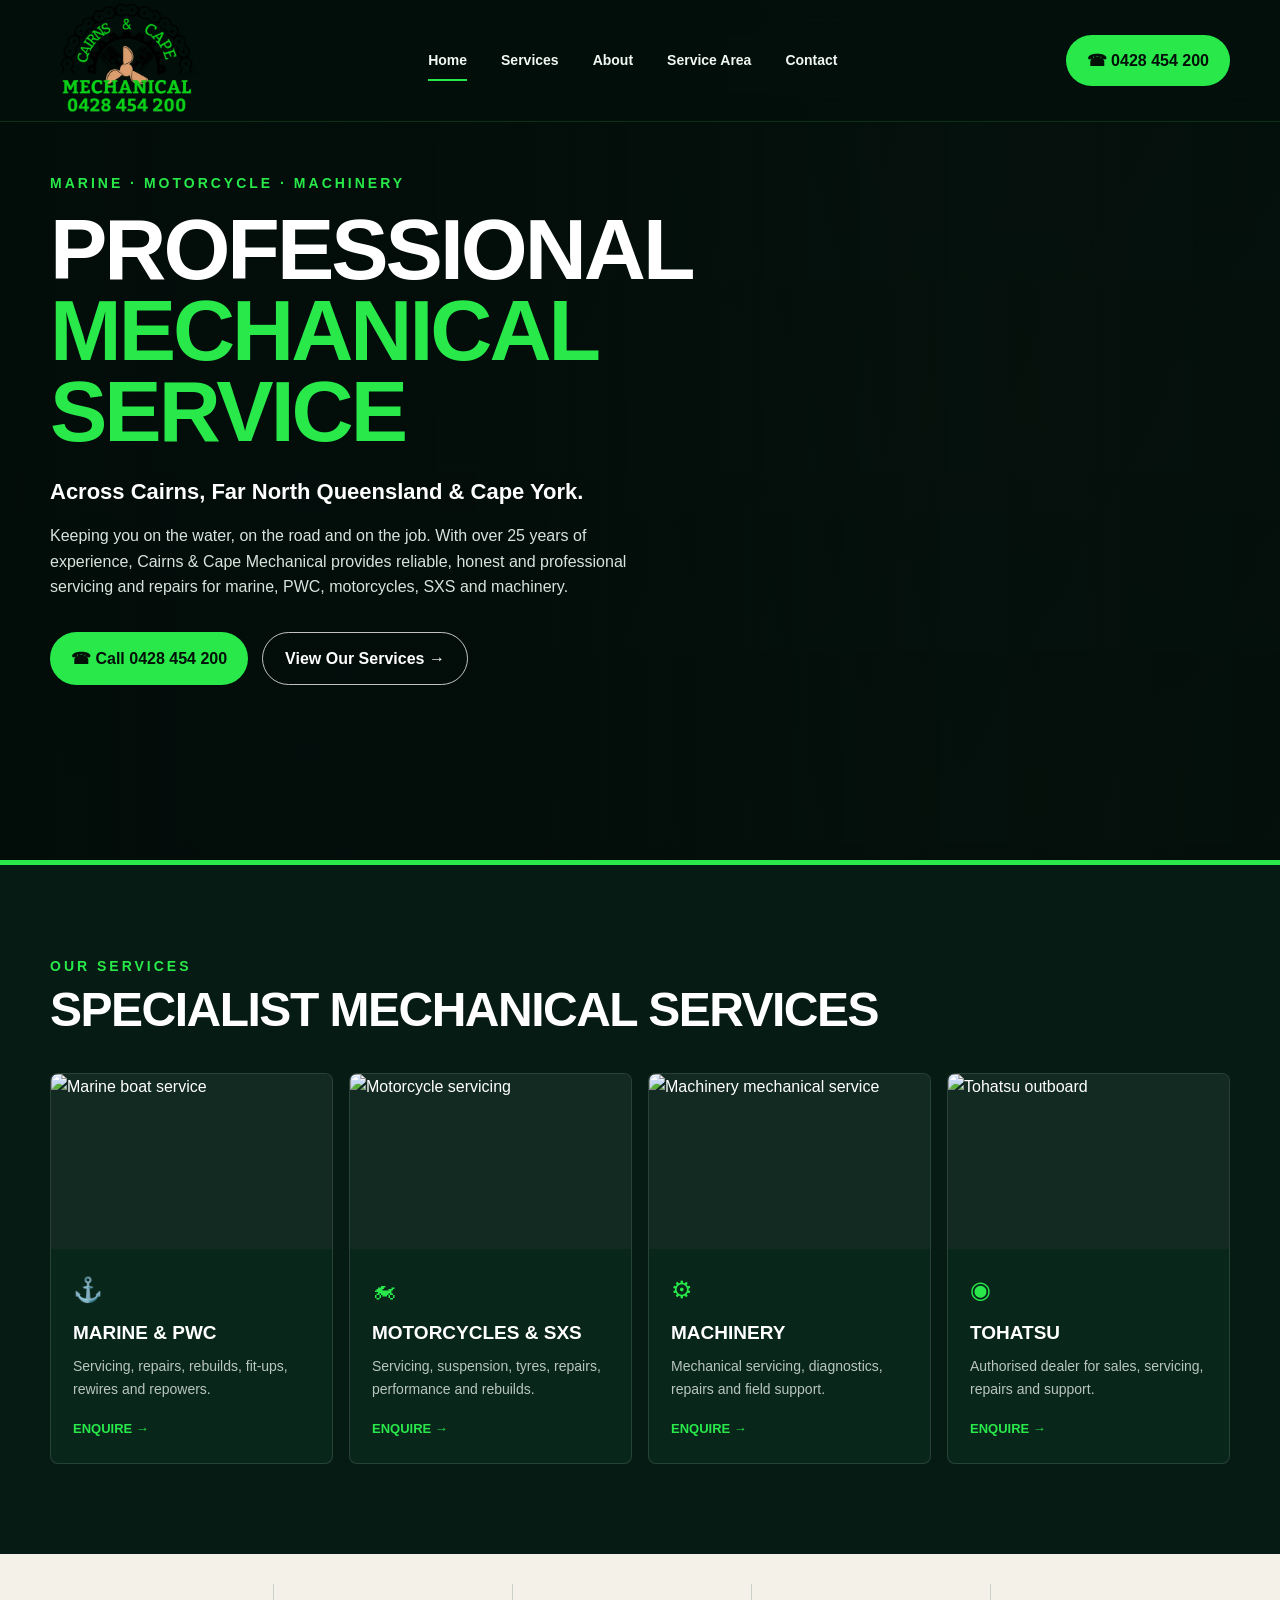
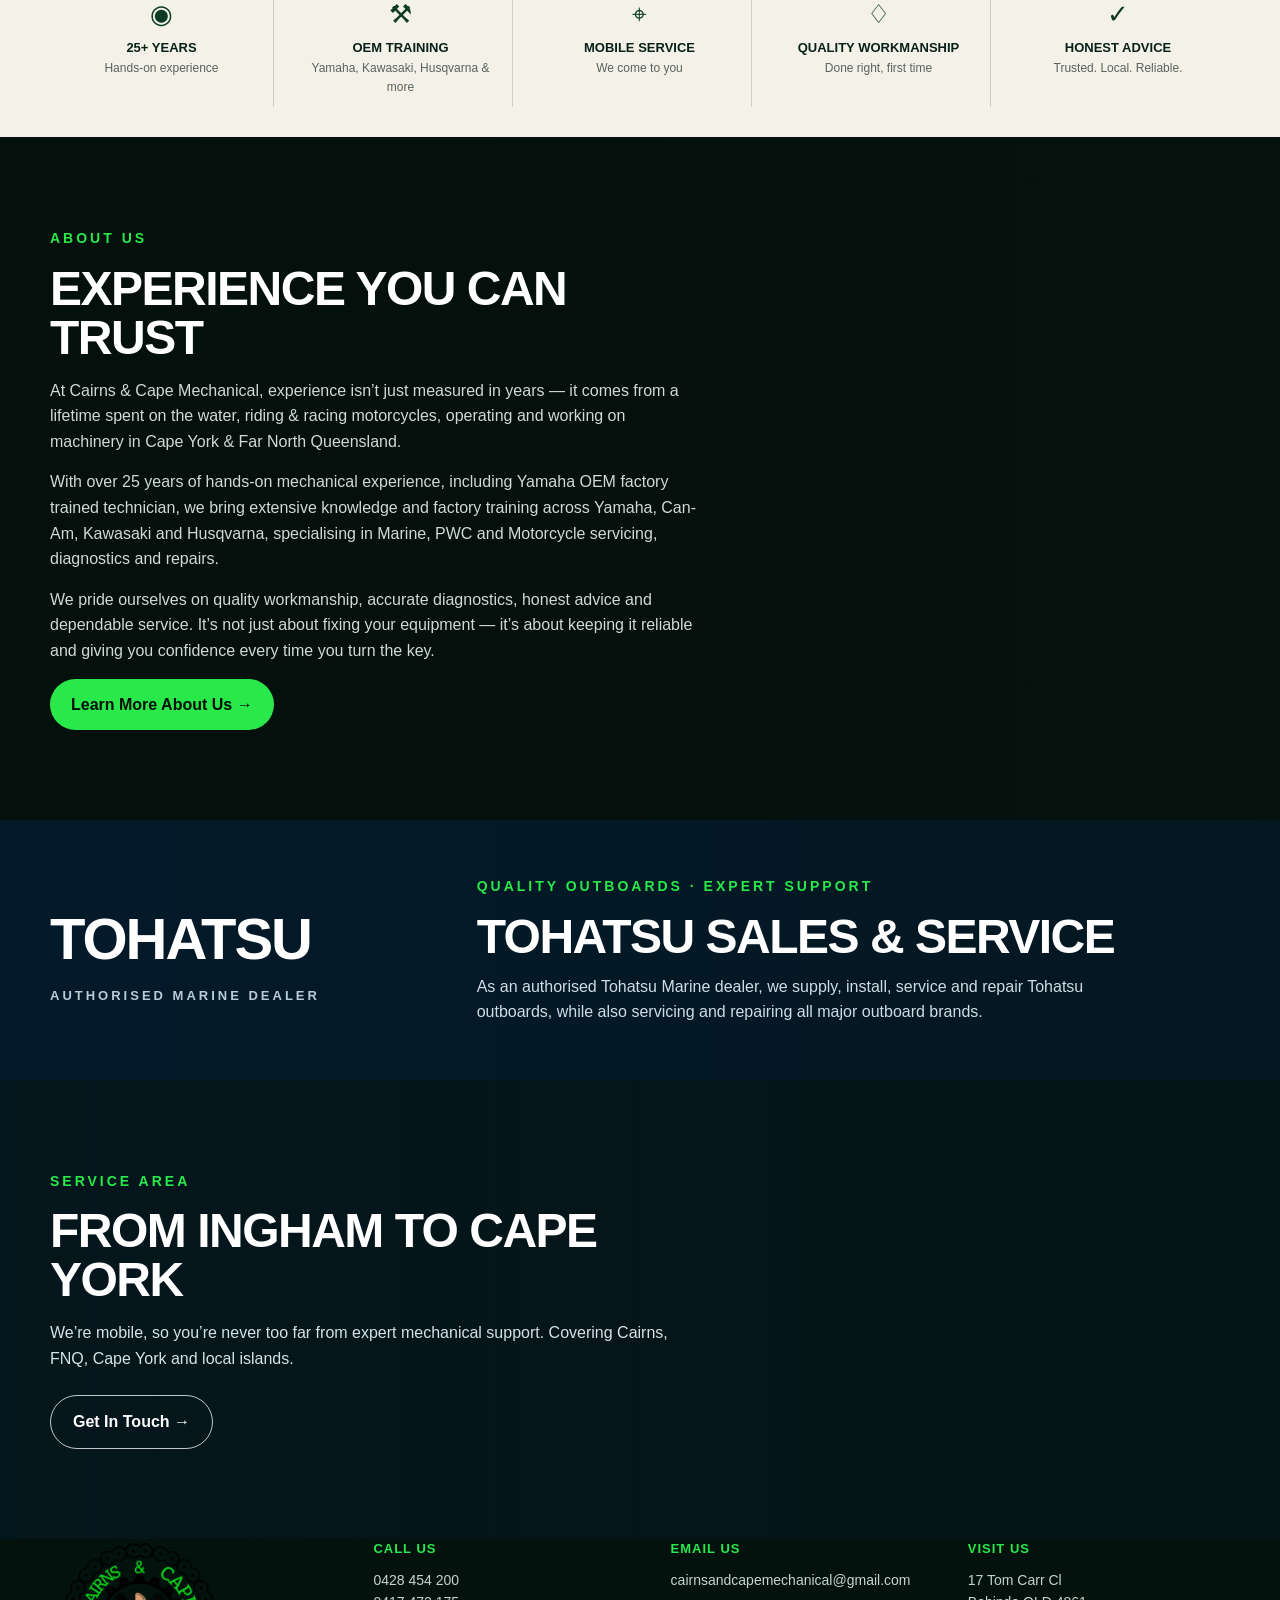
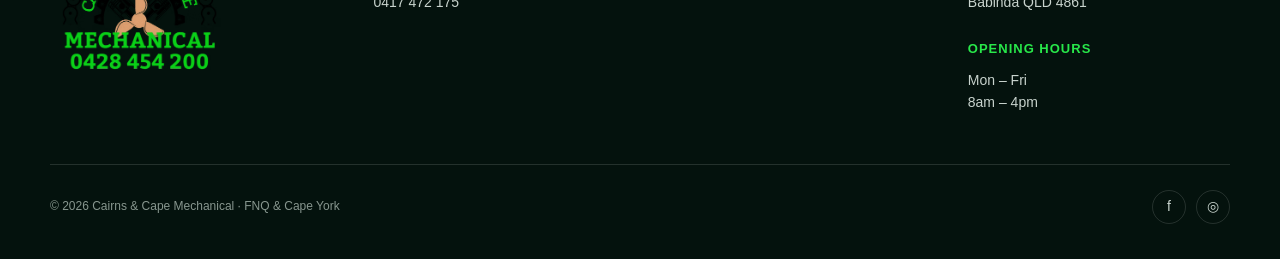
==== index.html @ ad32d2a8 "Add files via upload" ====
<!DOCTYPE html>
<html lang="en">
<head>
  <meta charset="UTF-8">
  <meta name="viewport" content="width=device-width, initial-scale=1.0">
  <meta name="description" content="Cairns & Cape Mechanical — mobile marine, motorcycle and machinery mechanical services across Cairns, Far North Queensland and Cape York.">
  <title>Cairns & Cape Mechanical | Marine, Motorcycle & Machinery</title>

  <style>
    :root {
      --green: #28e84a;
      --green-dark: #0c3b24;
      --ink: #06130e;
      --cream: #f4f1e8;
      --white: #ffffff;
      --muted: #b9c6bf;
      --line: rgba(255,255,255,.13);
      --max: 1180px;
    }

    * { box-sizing: border-box; margin: 0; padding: 0; }

    html { scroll-behavior: smooth; }

    body {
      font-family: Arial, Helvetica, sans-serif;
      background: var(--ink);
      color: var(--white);
      line-height: 1.6;
      overflow-x: hidden;
    }

    a { color: inherit; text-decoration: none; }

    img { max-width: 100%; display: block; }

    .container {
      width: min(var(--max), calc(100% - 40px));
      margin: 0 auto;
    }

    /* HEADER */
    header {
      position: fixed;
      inset: 0 0 auto 0;
      z-index: 1000;
      background: rgba(3, 15, 11, .88);
      backdrop-filter: blur(14px);
      border-bottom: 1px solid rgba(40,232,74,.16);
    }

    .nav {
      min-height: 82px;
      display: flex;
      align-items: center;
      justify-content: space-between;
      gap: 30px;
    }

    .brand img {
      width: 150px;
      height: auto;
      object-fit: contain;
    }

    .nav-links {
      display: flex;
      align-items: center;
      gap: 34px;
      font-size: 14px;
      font-weight: 700;
    }

    .nav-links a {
      position: relative;
      padding: 28px 0;
      color: #f2f7f3;
    }

    .nav-links a::after {
      content: "";
      position: absolute;
      left: 0;
      right: 0;
      bottom: 19px;
      height: 2px;
      background: var(--green);
      transform: scaleX(0);
      transform-origin: center;
      transition: .25s ease;
    }

    .nav-links a:hover::after,
    .nav-links a.active::after { transform: scaleX(1); }

    .phone-btn,
    .btn-primary {
      background: var(--green);
      color: #031008;
      font-weight: 800;
      border-radius: 999px;
      padding: 13px 21px;
      display: inline-flex;
      align-items: center;
      justify-content: center;
      gap: 9px;
      transition: transform .2s ease, box-shadow .2s ease;
    }

    .phone-btn:hover,
    .btn-primary:hover {
      transform: translateY(-2px);
      box-shadow: 0 10px 28px rgba(40,232,74,.18);
    }

    .menu-btn {
      display: none;
      border: 1px solid var(--line);
      background: transparent;
      color: white;
      font-size: 25px;
      border-radius: 10px;
      width: 46px;
      height: 46px;
    }

    /* HERO */
    .hero {
      min-height: 760px;
      padding-top: 82px;
      display: flex;
      align-items: center;
      position: relative;
      isolation: isolate;
      background:
        linear-gradient(90deg, rgba(2,12,9,.92) 0%, rgba(2,12,9,.72) 40%, rgba(2,12,9,.18) 75%, rgba(2,12,9,.35) 100%),
        linear-gradient(180deg, rgba(2,12,9,.1), rgba(2,12,9,.35)),
        url("https://static.wixstatic.com/media/f17b6c_e6467331a2ba4d2ca0ef3c01bd7b84c0~mv2.jpeg/v1/fill/w_1600,h_900,al_c,q_85,usm_0.66_1.00_0.01,enc_avif,quality_auto/f17b6c_e6467331a2ba4d2ca0ef3c01bd7b84c0~mv2.jpeg") center/cover;
    }

    .hero::after {
      content: "";
      position: absolute;
      inset: auto 0 0 0;
      height: 5px;
      background: var(--green);
      z-index: -1;
    }

    .hero-content { max-width: 700px; padding: 90px 0; }

    .eyebrow {
      color: var(--green);
      font-weight: 900;
      letter-spacing: 3px;
      text-transform: uppercase;
      font-size: 14px;
      margin-bottom: 15px;
    }

    h1 {
      font-size: clamp(48px, 7vw, 86px);
      line-height: .94;
      letter-spacing: -3px;
      text-transform: uppercase;
      max-width: 800px;
      margin-bottom: 22px;
    }

    .hero h1 span { color: var(--green); }

    .hero-lead {
      font-size: clamp(18px, 2vw, 22px);
      font-weight: 700;
      margin-bottom: 14px;
      max-width: 680px;
    }

    .hero-copy {
      color: #d9e3dd;
      max-width: 620px;
      font-size: 16px;
      margin-bottom: 32px;
    }

    .buttons {
      display: flex;
      gap: 14px;
      flex-wrap: wrap;
    }

    .btn-outline {
      border: 1px solid rgba(255,255,255,.75);
      border-radius: 999px;
      padding: 13px 22px;
      font-weight: 800;
      display: inline-flex;
      align-items: center;
      gap: 9px;
      transition: .2s ease;
    }

    .btn-outline:hover {
      border-color: var(--green);
      color: var(--green);
      transform: translateY(-2px);
    }

    /* SECTIONS */
    section { padding: 90px 0; }

    .section-heading { margin-bottom: 38px; }

    .section-heading .eyebrow { margin-bottom: 8px; }

    h2 {
      font-size: clamp(32px, 4vw, 48px);
      line-height: 1.02;
      text-transform: uppercase;
      letter-spacing: -1.5px;
    }

    .services { background: #061b13; }

    .service-grid {
      display: grid;
      grid-template-columns: repeat(4, 1fr);
      gap: 16px;
    }

    .service-card {
      border: 1px solid var(--line);
      background: #09261b;
      border-radius: 8px;
      overflow: hidden;
      transition: transform .25s ease, border-color .25s ease;
    }

    .service-card:hover {
      transform: translateY(-7px);
      border-color: rgba(40,232,74,.55);
    }

    .service-image {
      aspect-ratio: 16/10;
      overflow: hidden;
      background: #122a21;
    }

    .service-image img {
      width: 100%;
      height: 100%;
      object-fit: cover;
      transition: transform .45s ease;
    }

    .service-card:hover .service-image img { transform: scale(1.05); }

    .service-body { padding: 22px; }

    .service-icon {
      color: var(--green);
      font-size: 24px;
      margin-bottom: 8px;
    }

    .service-body h3 {
      font-size: 19px;
      text-transform: uppercase;
      margin-bottom: 7px;
    }

    .service-body p {
      color: var(--muted);
      font-size: 14px;
      margin-bottom: 15px;
    }

    .service-link {
      color: var(--green);
      font-size: 13px;
      font-weight: 900;
      text-transform: uppercase;
    }

    /* TRUST STRIP */
    .trust {
      background: var(--cream);
      color: #092218;
      padding: 30px 0;
    }

    .trust-grid {
      display: grid;
      grid-template-columns: repeat(5, 1fr);
      gap: 15px;
    }

    .trust-item {
      text-align: center;
      padding: 10px 15px;
      border-right: 1px solid #cbd0c9;
    }

    .trust-item:last-child { border-right: 0; }

    .trust-icon {
      color: var(--green-dark);
      font-size: 26px;
      margin-bottom: 3px;
    }

    .trust-item strong {
      display: block;
      text-transform: uppercase;
      font-size: 13px;
    }

    .trust-item span {
      display: block;
      color: #59635d;
      font-size: 12px;
    }

    /* ABOUT */
    .about {
      background:
        linear-gradient(90deg, rgba(3,16,11,.98) 0%, rgba(3,16,11,.91) 45%, rgba(3,16,11,.3) 100%),
        url("https://static.wixstatic.com/media/f17b6c_21543ec51d2646f799bc3931e57b469d~mv2.jpeg/v1/fill/w_1600,h_900,al_c,q_85,usm_0.66_1.00_0.01,enc_avif,quality_auto/f17b6c_21543ec51d2646f799bc3931e57b469d~mv2.jpeg") center/cover;
    }

    .about-content { max-width: 650px; }

    .about-content p {
      color: #d0dad4;
      margin: 15px 0;
      font-size: 16px;
    }

    /* DEALER */
    .dealer {
      padding: 55px 0;
      background:
        linear-gradient(90deg, rgba(3,26,43,.97), rgba(3,26,43,.65)),
        url("https://static.wixstatic.com/media/f17b6c_c7ab2d10982340e7ba0cc7fe3c88c8b0~mv2.jpeg/v1/fill/w_1600,h_700,al_c,q_85,usm_0.66_1.00_0.01,enc_avif,quality_auto/f17b6c_c7ab2d10982340e7ba0cc7fe3c88c8b0~mv2.jpeg") center/cover;
    }

    .dealer-inner {
      display: grid;
      grid-template-columns: 1fr 2fr;
      align-items: center;
      gap: 50px;
    }

    .tohatsu-mark {
      font-size: clamp(34px, 5vw, 58px);
      font-weight: 900;
      letter-spacing: -2px;
    }

    .tohatsu-mark span {
      display: block;
      color: #b9cbd7;
      font-size: 13px;
      letter-spacing: 3px;
    }

    .dealer-copy h2 { margin-bottom: 12px; }

    .dealer-copy p { color: #d0dce4; max-width: 650px; }

    /* SERVICE AREA */
    .area {
      position: relative;
      overflow: hidden;
      background:
        linear-gradient(90deg, rgba(4,22,30,.92), rgba(4,22,30,.5)),
        url("https://static.wixstatic.com/media/f17b6c_c73c682acff74350b49a8289d63575ab~mv2.jpeg/v1/fill/w_1800,h_900,al_c,q_85,usm_0.66_1.00_0.01,enc_avif,quality_auto/f17b6c_c73c682acff74350b49a8289d63575ab~mv2.jpeg") center/cover;
    }

    .area-copy { max-width: 650px; }

    .area-copy p {
      color: #d7e2e4;
      margin: 15px 0 24px;
    }

    /* CONTACT */
    .contact {
      background: #04120d;
      padding-bottom: 35px;
    }

    .contact-grid {
      display: grid;
      grid-template-columns: 1.1fr 1fr 1fr 1fr;
      gap: 35px;
      padding-bottom: 50px;
      border-bottom: 1px solid var(--line);
    }

    .footer-logo {
      width: 175px;
      margin-bottom: 18px;
    }

    .contact h3 {
      color: var(--green);
      text-transform: uppercase;
      font-size: 13px;
      letter-spacing: 1px;
      margin-bottom: 9px;
    }

    .contact p,
    .contact a {
      color: #c8d3cd;
      font-size: 14px;
    }

    .contact a:hover { color: var(--green); }

    .copyright {
      padding-top: 25px;
      display: flex;
      justify-content: space-between;
      align-items: center;
      gap: 20px;
      color: #87968e;
      font-size: 12px;
    }

    .socials { display: flex; gap: 10px; }

    .socials a {
      width: 34px;
      height: 34px;
      border: 1px solid var(--line);
      border-radius: 50%;
      display: grid;
      place-items: center;
    }

    /* MOBILE */
    @media (max-width: 900px) {
      .nav-links {
        position: absolute;
        left: 20px;
        right: 20px;
        top: calc(100% + 8px);
        background: #06130e;
        border: 1px solid var(--line);
        border-radius: 14px;
        padding: 12px;
        display: none;
        flex-direction: column;
        gap: 0;
      }

      .nav-links.open { display: flex; }

      .nav-links a {
        width: 100%;
        padding: 15px;
      }

      .nav-links a::after { bottom: 7px; left: 15px; right: 15px; }

      .menu-btn { display: block; }

      .phone-btn { display: none; }

      .service-grid { grid-template-columns: repeat(2, 1fr); }

      .trust-grid { grid-template-columns: repeat(3, 1fr); }
      .trust-item:nth-child(3) { border-right: 0; }
      .trust-item:nth-child(n+4) { margin-top: 10px; }

      .dealer-inner { grid-template-columns: 1fr; gap: 20px; }

      .contact-grid { grid-template-columns: repeat(2, 1fr); }
    }

    @media (max-width: 600px) {
      .container { width: min(100% - 28px, var(--max)); }

      .brand img { width: 125px; }

      .hero {
        min-height: 720px;
        background:
          linear-gradient(90deg, rgba(2,12,9,.9), rgba(2,12,9,.48)),
          url("https://static.wixstatic.com/media/f17b6c_e6467331a2ba4d2ca0ef3c01bd7b84c0~mv2.jpeg/v1/fill/w_1000,h_1000,al_c,q_85,usm_0.66_1.00_0.01,enc_avif,quality_auto/f17b6c_e6467331a2ba4d2ca0ef3c01bd7b84c0~mv2.jpeg") center/cover;
      }

      .hero-content { padding: 70px 0 50px; }

      h1 {
        font-size: 48px;
        letter-spacing: -2px;
      }

      section { padding: 65px 0; }

      .service-grid,
      .trust-grid,
      .contact-grid { grid-template-columns: 1fr; }

      .trust-item {
        border-right: 0;
        border-bottom: 1px solid #cbd0c9;
        padding-bottom: 17px;
      }

      .trust-item:last-child { border-bottom: 0; }

      .contact-grid { gap: 28px; }

      .copyright {
        flex-direction: column;
        align-items: flex-start;
      }
    }
  </style>
</head>

<body>

  <header>
    <div class="container nav">
      <a class="brand" href="#home" aria-label="Cairns & Cape Mechanical home">
        <img src="[data-uri]" alt="Cairns & Cape Mechanical">
      </a>

      <nav class="nav-links" id="navLinks">
        <a href="#home" class="active">Home</a>
        <a href="#services">Services</a>
        <a href="#about">About</a>
        <a href="#service-area">Service Area</a>
        <a href="#contact">Contact</a>
      </nav>

      <a class="phone-btn" href="tel:0428454200">☎ 0428 454 200</a>
      <button class="menu-btn" id="menuBtn" aria-label="Open menu">☰</button>
    </div>
  </header>

  <main>

    <section class="hero" id="home">
      <div class="container">
        <div class="hero-content">
          <div class="eyebrow">Marine · Motorcycle · Machinery</div>
          <h1>Professional<br><span>Mechanical Service</span></h1>
          <div class="hero-lead">Across Cairns, Far North Queensland & Cape York.</div>
          <p class="hero-copy">
            Keeping you on the water, on the road and on the job.
            With over 25 years of experience, Cairns & Cape Mechanical
            provides reliable, honest and professional servicing and repairs
            for marine, PWC, motorcycles, SXS and machinery.
          </p>

          <div class="buttons">
            <a class="btn-primary" href="tel:0428454200">☎ Call 0428 454 200</a>
            <a class="btn-outline" href="#services">View Our Services →</a>
          </div>
        </div>
      </div>
    </section>

    <section class="services" id="services">
      <div class="container">
        <div class="section-heading">
          <div class="eyebrow">Our Services</div>
          <h2>Specialist Mechanical Services</h2>
        </div>

        <div class="service-grid">

          <article class="service-card">
            <div class="service-image">
              <img src="https://static.wixstatic.com/media/f17b6c_e6467331a2ba4d2ca0ef3c01bd7b84c0~mv2.jpeg/v1/fill/w_700,h_450,al_c,q_85,usm_0.66_1.00_0.01,enc_avif,quality_auto/f17b6c_e6467331a2ba4d2ca0ef3c01bd7b84c0~mv2.jpeg" alt="Marine boat service">
            </div>
            <div class="service-body">
              <div class="service-icon">⚓</div>
              <h3>Marine & PWC</h3>
              <p>Servicing, repairs, rebuilds, fit-ups, rewires and repowers.</p>
              <a class="service-link" href="#contact">Enquire →</a>
            </div>
          </article>

          <article class="service-card">
            <div class="service-image">
              <img src="https://static.wixstatic.com/media/f17b6c_72d9208a827a4763b8dc6d4e0db96b1e~mv2.jpeg/v1/fill/w_700,h_450,al_c,q_85,usm_0.66_1.00_0.01,enc_avif,quality_auto/f17b6c_72d9208a827a4763b8dc6d4e0db96b1e~mv2.jpeg" alt="Motorcycle servicing">
            </div>
            <div class="service-body">
              <div class="service-icon">🏍</div>
              <h3>Motorcycles & SXS</h3>
              <p>Servicing, suspension, tyres, repairs, performance and rebuilds.</p>
              <a class="service-link" href="#contact">Enquire →</a>
            </div>
          </article>

          <article class="service-card">
            <div class="service-image">
              <img src="https://static.wixstatic.com/media/f17b6c_cf34bfb52ba246c38b968984719ff499~mv2.jpg/v1/fill/w_700,h_450,al_c,q_85,usm_0.66_1.00_0.01,enc_avif,quality_auto/f17b6c_cf34bfb52ba246c38b968984719ff499~mv2.jpg" alt="Machinery mechanical service">
            </div>
            <div class="service-body">
              <div class="service-icon">⚙</div>
              <h3>Machinery</h3>
              <p>Mechanical servicing, diagnostics, repairs and field support.</p>
              <a class="service-link" href="#contact">Enquire →</a>
            </div>
          </article>

          <article class="service-card">
            <div class="service-image">
              <img src="https://static.wixstatic.com/media/f17b6c_c7ab2d10982340e7ba0cc7fe3c88c8b0~mv2.jpeg/v1/fill/w_700,h_450,al_c,q_85,usm_0.66_1.00_0.01,enc_avif,quality_auto/f17b6c_c7ab2d10982340e7ba0cc7fe3c88c8b0~mv2.jpeg" alt="Tohatsu outboard">
            </div>
            <div class="service-body">
              <div class="service-icon">◉</div>
              <h3>Tohatsu</h3>
              <p>Authorised dealer for sales, servicing, repairs and support.</p>
              <a class="service-link" href="#contact">Enquire →</a>
            </div>
          </article>

        </div>
      </div>
    </section>

    <section class="trust">
      <div class="container trust-grid">
        <div class="trust-item">
          <div class="trust-icon">◉</div>
          <strong>25+ Years</strong>
          <span>Hands-on experience</span>
        </div>
        <div class="trust-item">
          <div class="trust-icon">⚒</div>
          <strong>OEM Training</strong>
          <span>Yamaha, Kawasaki, Husqvarna & more</span>
        </div>
        <div class="trust-item">
          <div class="trust-icon">⌖</div>
          <strong>Mobile Service</strong>
          <span>We come to you</span>
        </div>
        <div class="trust-item">
          <div class="trust-icon">♢</div>
          <strong>Quality Workmanship</strong>
          <span>Done right, first time</span>
        </div>
        <div class="trust-item">
          <div class="trust-icon">✓</div>
          <strong>Honest Advice</strong>
          <span>Trusted. Local. Reliable.</span>
        </div>
      </div>
    </section>

    <section class="about" id="about">
      <div class="container">
        <div class="about-content">
          <div class="eyebrow">About Us</div>
          <h2>Experience You Can Trust</h2>

          <p>
            At Cairns & Cape Mechanical, experience isn’t just measured in years —
            it comes from a lifetime spent on the water, riding & racing motorcycles,
            operating and working on machinery in Cape York & Far North Queensland.
          </p>

          <p>
            With over 25 years of hands-on mechanical experience, including Yamaha
            OEM factory trained technician, we bring extensive knowledge and factory
            training across Yamaha, Can-Am, Kawasaki and Husqvarna, specialising in
            Marine, PWC and Motorcycle servicing, diagnostics and repairs.
          </p>

          <p>
            We pride ourselves on quality workmanship, accurate diagnostics, honest
            advice and dependable service. It’s not just about fixing your equipment —
            it’s about keeping it reliable and giving you confidence every time you
            turn the key.
          </p>

          <a class="btn-primary" href="#contact">Learn More About Us →</a>
        </div>
      </div>
    </section>

    <section class="dealer">
      <div class="container dealer-inner">
        <div class="tohatsu-mark">
          TOHATSU
          <span>AUTHORISED MARINE DEALER</span>
        </div>

        <div class="dealer-copy">
          <div class="eyebrow">Quality Outboards · Expert Support</div>
          <h2>Tohatsu Sales & Service</h2>
          <p>
            As an authorised Tohatsu Marine dealer, we supply, install, service
            and repair Tohatsu outboards, while also servicing and repairing all
            major outboard brands.
          </p>
        </div>
      </div>
    </section>

    <section class="area" id="service-area">
      <div class="container">
        <div class="area-copy">
          <div class="eyebrow">Service Area</div>
          <h2>From Ingham To Cape York</h2>
          <p>
            We’re mobile, so you’re never too far from expert mechanical support.
            Covering Cairns, FNQ, Cape York and local islands.
          </p>
          <a class="btn-outline" href="#contact">Get In Touch →</a>
        </div>
      </div>
    </section>

  </main>

  <footer class="contact" id="contact">
    <div class="container">
      <div class="contact-grid">

        <div>
          <img class="footer-logo" src="[data-uri]" alt="Cairns & Cape Mechanical">
        </div>

        <div>
          <h3>Call Us</h3>
          <p><a href="tel:0428454200">0428 454 200</a></p>
          <p><a href="tel:0417472175">0417 472 175</a></p>
        </div>

        <div>
          <h3>Email Us</h3>
          <p><a href="mailto:cairnsandcapemechanical@gmail.com">cairnsandcapemechanical@gmail.com</a></p>
        </div>

        <div>
          <h3>Visit Us</h3>
          <p>17 Tom Carr Cl<br>Babinda QLD 4861</p>
          <br>
          <h3>Opening Hours</h3>
          <p>Mon – Fri<br>8am – 4pm</p>
        </div>

      </div>

      <div class="copyright">
        <div>© 2026 Cairns & Cape Mechanical · FNQ & Cape York</div>
        <div class="socials">
          <a href="#" aria-label="Facebook">f</a>
          <a href="#" aria-label="Instagram">◎</a>
        </div>
      </div>
    </div>
  </footer>

  <script>
    const menuBtn = document.getElementById("menuBtn");
    const navLinks = document.getElementById("navLinks");

    menuBtn.addEventListener("click", () => {
      navLinks.classList.toggle("open");
    });

    document.querySelectorAll(".nav-links a").forEach(link => {
      link.addEventListener("click", () => {
        navLinks.classList.remove("open");
      });
    });
  </script>

</body>
</html>
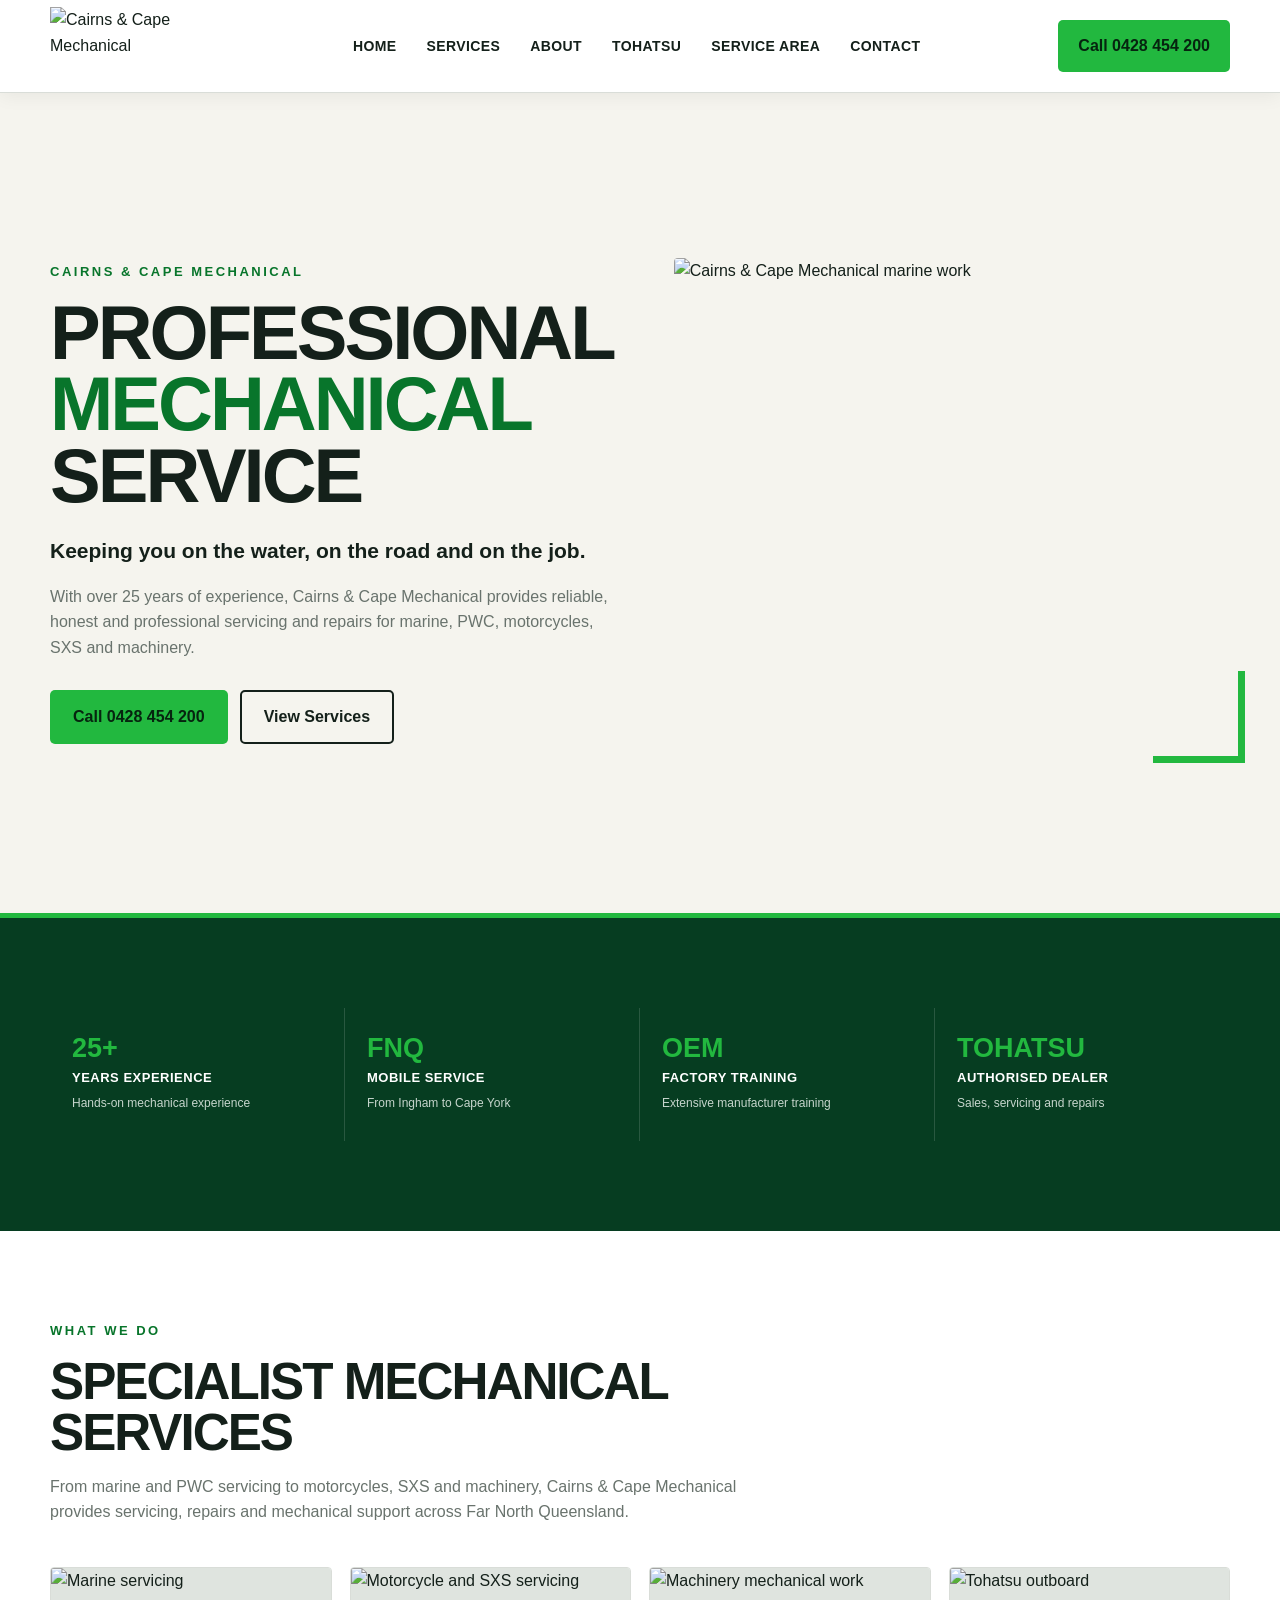
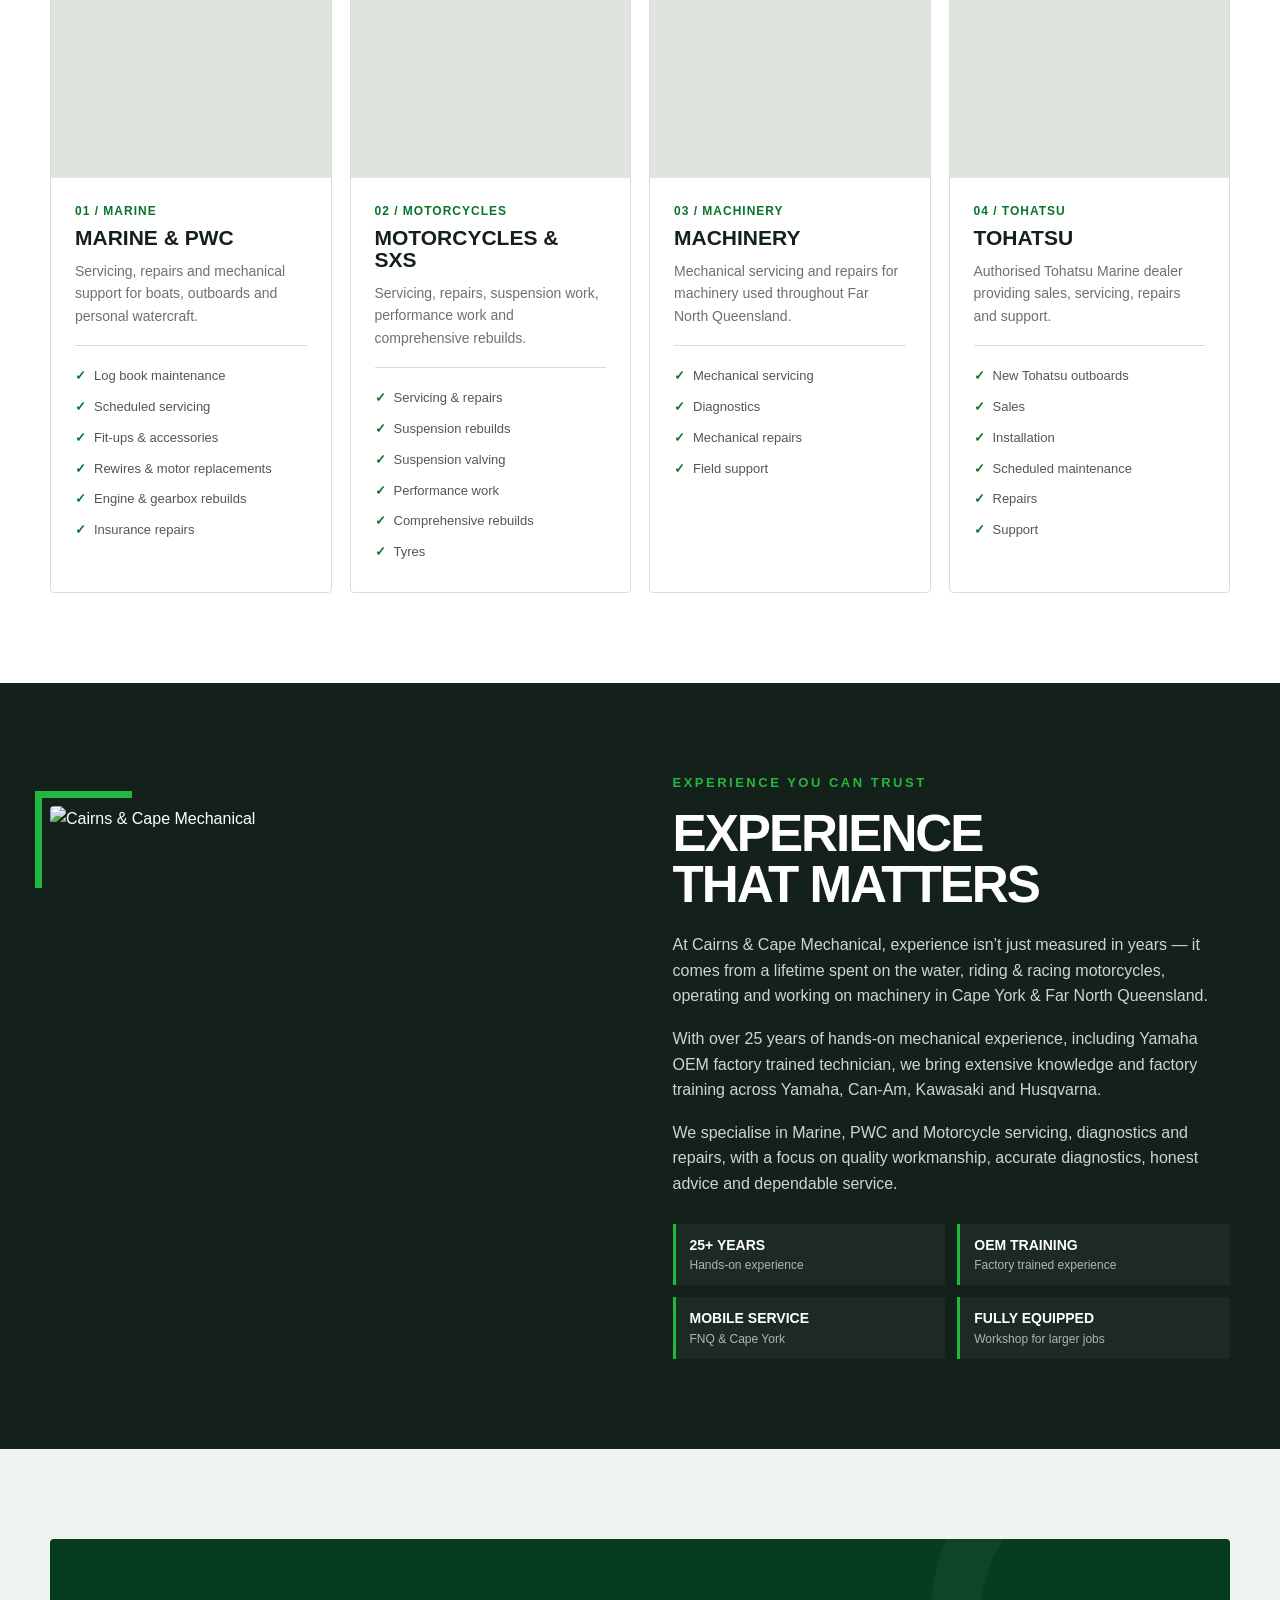
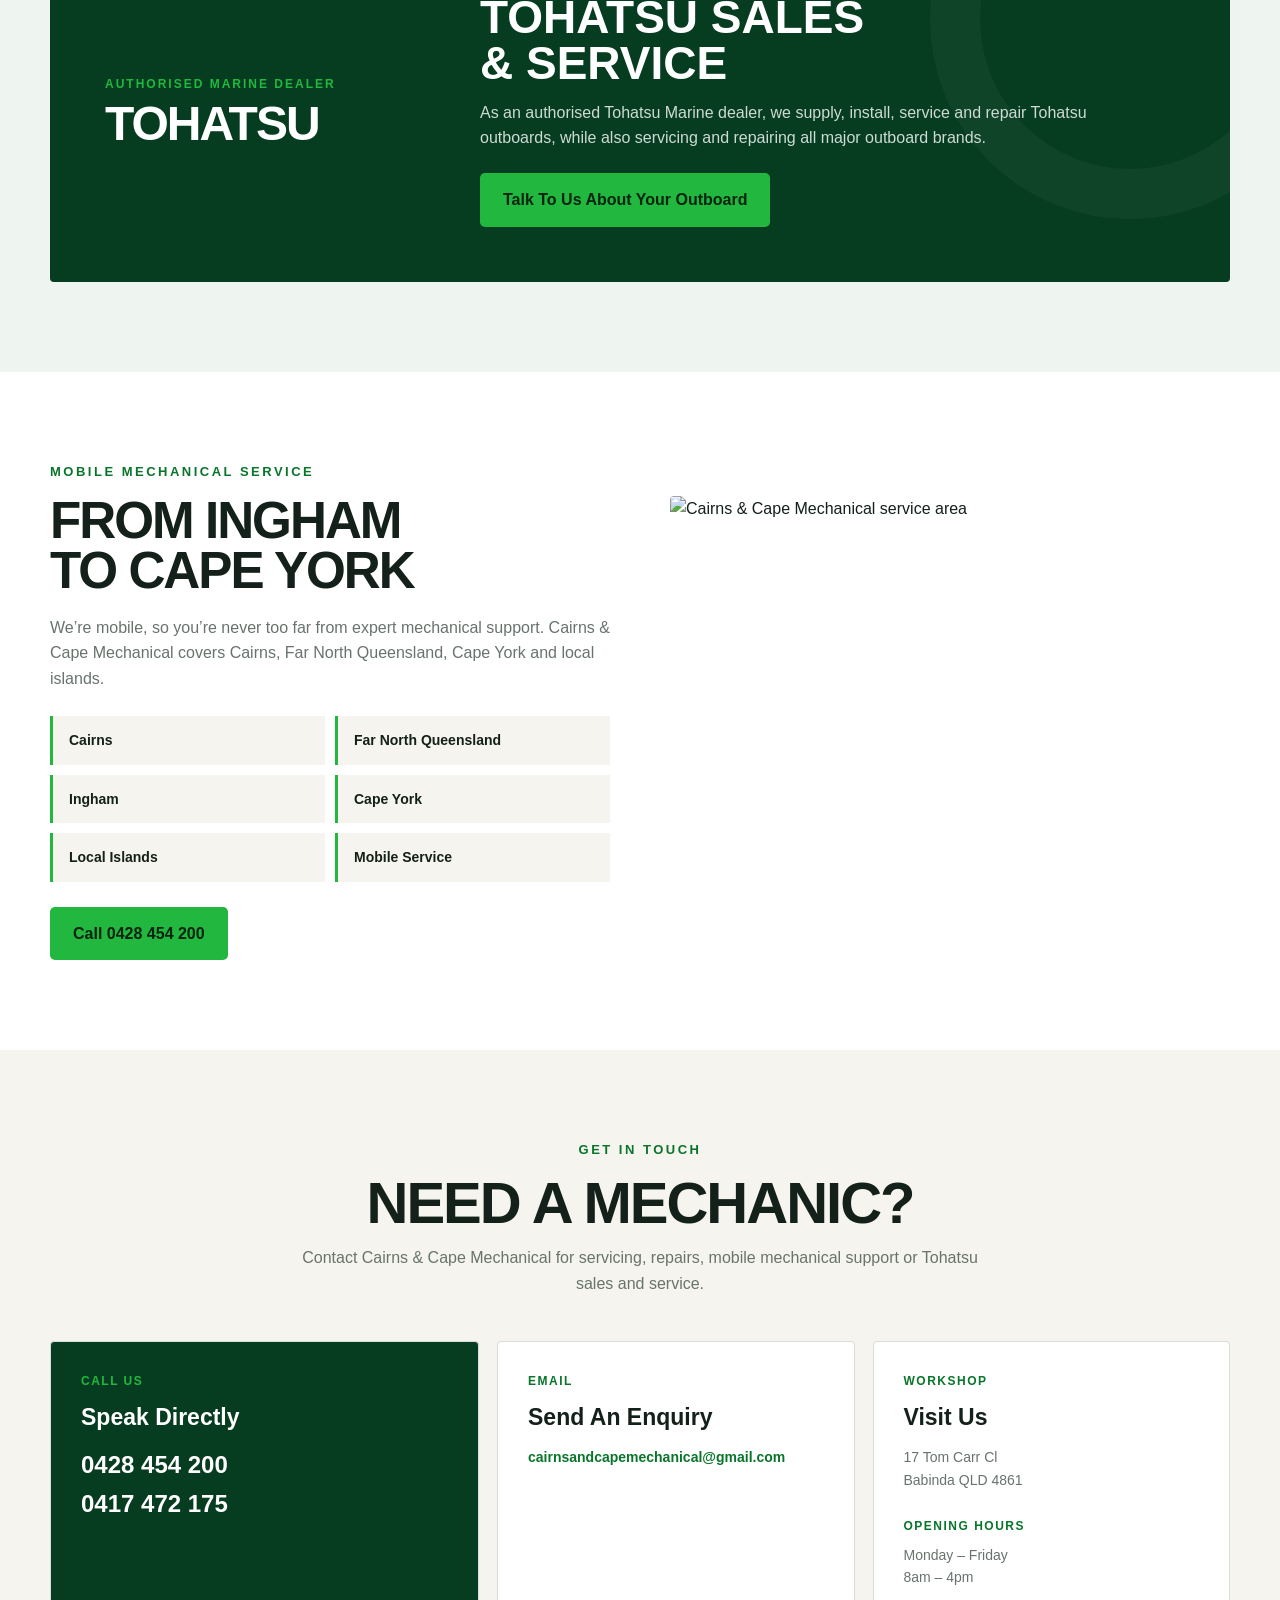
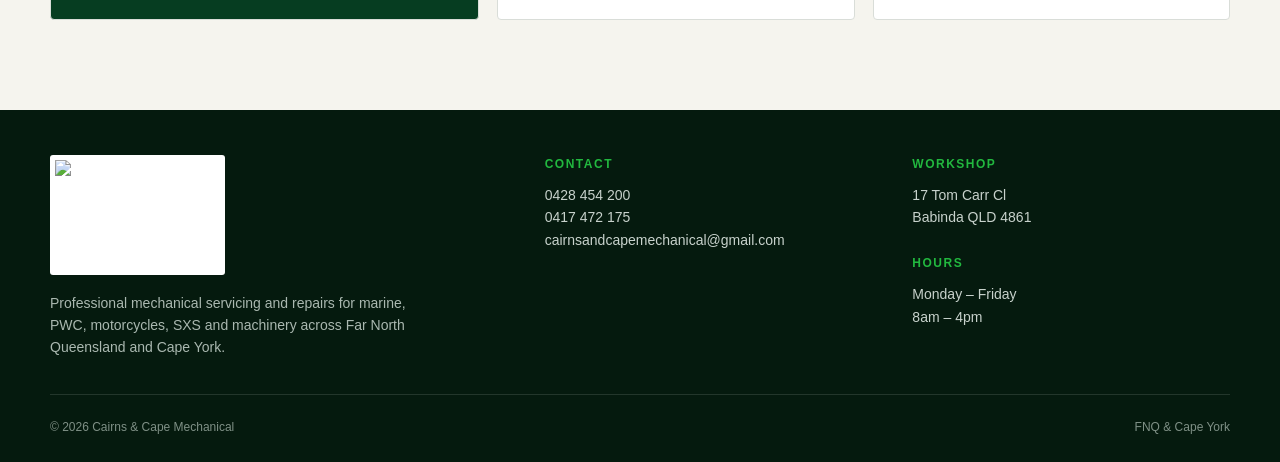
==== commit 16d733b7: "Update print statement from 'Hello' to 'Goodbye'" ====
--- a/index.html
+++ b/index.html
@@ -3,78 +3,109 @@
 <head>
   <meta charset="UTF-8">
   <meta name="viewport" content="width=device-width, initial-scale=1.0">
-  <meta name="description" content="Cairns & Cape Mechanical — mobile marine, motorcycle and machinery mechanical services across Cairns, Far North Queensland and Cape York.">
+
+  <meta
+    name="description"
+    content="Cairns & Cape Mechanical — professional marine, PWC, motorcycle, SXS and machinery servicing and repairs across Far North Queensland and Cape York."
+  >
+
   <title>Cairns & Cape Mechanical | Marine, Motorcycle & Machinery</title>
 
   <style>
     :root {
-      --green: #28e84a;
-      --green-dark: #0c3b24;
-      --ink: #06130e;
-      --cream: #f4f1e8;
+      --green: #22b83f;
+      --green-dark: #08752b;
+      --green-deep: #063d21;
+      --ink: #14201a;
+      --cream: #f5f4ee;
       --white: #ffffff;
-      --muted: #b9c6bf;
-      --line: rgba(255,255,255,.13);
+      --grey: #69736d;
+      --light-grey: #e7e9e4;
+      --border: #d9ddd8;
       --max: 1180px;
     }
 
-    * { box-sizing: border-box; margin: 0; padding: 0; }
-
-    html { scroll-behavior: smooth; }
+    * {
+      box-sizing: border-box;
+      margin: 0;
+      padding: 0;
+    }
+
+    html {
+      scroll-behavior: smooth;
+    }
 
     body {
       font-family: Arial, Helvetica, sans-serif;
-      background: var(--ink);
-      color: var(--white);
+      color: var(--ink);
+      background: var(--white);
       line-height: 1.6;
       overflow-x: hidden;
     }
 
-    a { color: inherit; text-decoration: none; }
-
-    img { max-width: 100%; display: block; }
+    a {
+      color: inherit;
+      text-decoration: none;
+    }
+
+    img {
+      display: block;
+      max-width: 100%;
+    }
 
     .container {
       width: min(var(--max), calc(100% - 40px));
       margin: 0 auto;
     }
 
-    /* HEADER */
+    /* =========================
+       HEADER
+    ========================= */
+
     header {
-      position: fixed;
-      inset: 0 0 auto 0;
+      position: sticky;
+      top: 0;
       z-index: 1000;
-      background: rgba(3, 15, 11, .88);
-      backdrop-filter: blur(14px);
-      border-bottom: 1px solid rgba(40,232,74,.16);
+      background: rgba(255,255,255,.97);
+      border-bottom: 1px solid var(--border);
+      box-shadow: 0 3px 18px rgba(0,0,0,.06);
     }
 
     .nav {
-      min-height: 82px;
+      min-height: 92px;
       display: flex;
       align-items: center;
       justify-content: space-between;
       gap: 30px;
     }
 
+    .brand {
+      display: flex;
+      align-items: center;
+      flex-shrink: 0;
+    }
+
     .brand img {
-      width: 150px;
-      height: auto;
+      width: 165px;
+      height: 78px;
       object-fit: contain;
+      object-position: left center;
     }
 
     .nav-links {
       display: flex;
       align-items: center;
-      gap: 34px;
+      gap: 30px;
       font-size: 14px;
-      font-weight: 700;
+      font-weight: 800;
+      text-transform: uppercase;
+      letter-spacing: .4px;
     }
 
     .nav-links a {
+      color: var(--ink);
       position: relative;
-      padding: 28px 0;
-      color: #f2f7f3;
+      padding: 34px 0;
     }
 
     .nav-links a::after {
@@ -82,443 +113,856 @@
       position: absolute;
       left: 0;
       right: 0;
-      bottom: 19px;
-      height: 2px;
+      bottom: 27px;
+      height: 3px;
       background: var(--green);
       transform: scaleX(0);
-      transform-origin: center;
-      transition: .25s ease;
-    }
-
-    .nav-links a:hover::after,
-    .nav-links a.active::after { transform: scaleX(1); }
-
-    .phone-btn,
-    .btn-primary {
+      transition: .2s ease;
+    }
+
+    .nav-links a:hover::after {
+      transform: scaleX(1);
+    }
+
+    .call-btn {
       background: var(--green);
-      color: #031008;
-      font-weight: 800;
-      border-radius: 999px;
-      padding: 13px 21px;
+      color: #06240f;
+      padding: 13px 20px;
+      border-radius: 5px;
+      font-weight: 900;
       display: inline-flex;
       align-items: center;
-      justify-content: center;
-      gap: 9px;
-      transition: transform .2s ease, box-shadow .2s ease;
-    }
-
-    .phone-btn:hover,
-    .btn-primary:hover {
+      gap: 8px;
+      white-space: nowrap;
+      transition: .2s ease;
+    }
+
+    .call-btn:hover {
+      background: #18a637;
       transform: translateY(-2px);
-      box-shadow: 0 10px 28px rgba(40,232,74,.18);
     }
 
     .menu-btn {
       display: none;
-      border: 1px solid var(--line);
-      background: transparent;
-      color: white;
-      font-size: 25px;
-      border-radius: 10px;
-      width: 46px;
-      height: 46px;
-    }
-
-    /* HERO */
+      width: 45px;
+      height: 45px;
+      border: 1px solid var(--border);
+      border-radius: 5px;
+      background: white;
+      font-size: 24px;
+      cursor: pointer;
+      color: var(--ink);
+    }
+
+    /* =========================
+       HERO
+    ========================= */
+
     .hero {
-      min-height: 760px;
-      padding-top: 82px;
-      display: flex;
+      background: var(--cream);
+      border-bottom: 5px solid var(--green);
+    }
+
+    .hero-grid {
+      min-height: 640px;
+      display: grid;
+      grid-template-columns: 1fr 1fr;
       align-items: center;
-      position: relative;
-      isolation: isolate;
-      background:
-        linear-gradient(90deg, rgba(2,12,9,.92) 0%, rgba(2,12,9,.72) 40%, rgba(2,12,9,.18) 75%, rgba(2,12,9,.35) 100%),
-        linear-gradient(180deg, rgba(2,12,9,.1), rgba(2,12,9,.35)),
-        url("https://static.wixstatic.com/media/f17b6c_e6467331a2ba4d2ca0ef3c01bd7b84c0~mv2.jpeg/v1/fill/w_1600,h_900,al_c,q_85,usm_0.66_1.00_0.01,enc_avif,quality_auto/f17b6c_e6467331a2ba4d2ca0ef3c01bd7b84c0~mv2.jpeg") center/cover;
-    }
-
-    .hero::after {
-      content: "";
-      position: absolute;
-      inset: auto 0 0 0;
-      height: 5px;
-      background: var(--green);
-      z-index: -1;
-    }
-
-    .hero-content { max-width: 700px; padding: 90px 0; }
+      gap: 60px;
+      padding: 70px 0;
+    }
+
+    .hero-copy {
+      max-width: 600px;
+    }
 
     .eyebrow {
-      color: var(--green);
+      color: var(--green-dark);
+      font-size: 13px;
       font-weight: 900;
-      letter-spacing: 3px;
       text-transform: uppercase;
-      font-size: 14px;
-      margin-bottom: 15px;
-    }
-
-    h1 {
-      font-size: clamp(48px, 7vw, 86px);
+      letter-spacing: 2.5px;
+      margin-bottom: 14px;
+    }
+
+    .hero h1 {
+      font-size: clamp(46px, 6vw, 76px);
       line-height: .94;
       letter-spacing: -3px;
       text-transform: uppercase;
-      max-width: 800px;
-      margin-bottom: 22px;
-    }
-
-    .hero h1 span { color: var(--green); }
+      margin-bottom: 25px;
+    }
+
+    .hero h1 span {
+      color: var(--green-dark);
+    }
 
     .hero-lead {
-      font-size: clamp(18px, 2vw, 22px);
+      font-size: 21px;
+      line-height: 1.45;
       font-weight: 700;
-      margin-bottom: 14px;
-      max-width: 680px;
-    }
-
-    .hero-copy {
-      color: #d9e3dd;
-      max-width: 620px;
+      margin-bottom: 17px;
+    }
+
+    .hero-copy p {
+      color: var(--grey);
       font-size: 16px;
-      margin-bottom: 32px;
-    }
-
-    .buttons {
+      max-width: 560px;
+      margin-bottom: 30px;
+    }
+
+    .hero-buttons {
       display: flex;
-      gap: 14px;
       flex-wrap: wrap;
-    }
-
-    .btn-outline {
-      border: 1px solid rgba(255,255,255,.75);
-      border-radius: 999px;
-      padding: 13px 22px;
-      font-weight: 800;
+      gap: 12px;
+    }
+
+    .btn-primary {
+      background: var(--green);
+      color: #06240f;
+      padding: 14px 23px;
+      border-radius: 5px;
+      font-weight: 900;
       display: inline-flex;
       align-items: center;
-      gap: 9px;
+      gap: 8px;
       transition: .2s ease;
     }
 
-    .btn-outline:hover {
-      border-color: var(--green);
+    .btn-primary:hover {
+      transform: translateY(-2px);
+      background: #18a637;
+    }
+
+    .btn-secondary {
+      border: 2px solid var(--ink);
+      padding: 12px 22px;
+      border-radius: 5px;
+      font-weight: 900;
+      transition: .2s ease;
+    }
+
+    .btn-secondary:hover {
+      background: var(--ink);
+      color: white;
+    }
+
+    .hero-image {
+      position: relative;
+    }
+
+    .hero-image img {
+      width: 100%;
+      height: 490px;
+      object-fit: cover;
+      border-radius: 4px;
+    }
+
+    .hero-image::after {
+      content: "";
+      position: absolute;
+      width: 85px;
+      height: 85px;
+      right: -15px;
+      bottom: -15px;
+      border-right: 7px solid var(--green);
+      border-bottom: 7px solid var(--green);
+      z-index: 2;
+    }
+
+    /* =========================
+       QUICK INFO
+    ========================= */
+
+    .quick-info {
+      background: var(--green-deep);
+      color: white;
+    }
+
+    .quick-grid {
+      display: grid;
+      grid-template-columns: repeat(4, 1fr);
+    }
+
+    .quick-item {
+      padding: 27px 22px;
+      border-right: 1px solid rgba(255,255,255,.14);
+    }
+
+    .quick-item:last-child {
+      border-right: none;
+    }
+
+    .quick-number {
       color: var(--green);
-      transform: translateY(-2px);
-    }
-
-    /* SECTIONS */
-    section { padding: 90px 0; }
-
-    .section-heading { margin-bottom: 38px; }
-
-    .section-heading .eyebrow { margin-bottom: 8px; }
-
-    h2 {
-      font-size: clamp(32px, 4vw, 48px);
-      line-height: 1.02;
+      font-size: 27px;
+      font-weight: 900;
+      line-height: 1;
+      margin-bottom: 6px;
+    }
+
+    .quick-item strong {
+      display: block;
       text-transform: uppercase;
-      letter-spacing: -1.5px;
-    }
-
-    .services { background: #061b13; }
+      font-size: 13px;
+      letter-spacing: .5px;
+    }
+
+    .quick-item span {
+      color: #c6d5cc;
+      font-size: 12px;
+    }
+
+    /* =========================
+       GENERAL SECTIONS
+    ========================= */
+
+    section {
+      padding: 90px 0;
+    }
+
+    .section-heading {
+      max-width: 700px;
+      margin-bottom: 42px;
+    }
+
+    .section-heading h2 {
+      font-size: clamp(34px, 4vw, 52px);
+      line-height: 1;
+      text-transform: uppercase;
+      letter-spacing: -2px;
+      margin-bottom: 15px;
+    }
+
+    .section-heading p {
+      color: var(--grey);
+      font-size: 16px;
+    }
+
+    /* =========================
+       SERVICES
+    ========================= */
+
+    .services {
+      background: white;
+    }
 
     .service-grid {
       display: grid;
       grid-template-columns: repeat(4, 1fr);
-      gap: 16px;
+      gap: 18px;
     }
 
     .service-card {
-      border: 1px solid var(--line);
-      background: #09261b;
-      border-radius: 8px;
+      border: 1px solid var(--border);
+      background: white;
+      border-radius: 4px;
       overflow: hidden;
-      transition: transform .25s ease, border-color .25s ease;
+      transition: .25s ease;
     }
 
     .service-card:hover {
-      transform: translateY(-7px);
-      border-color: rgba(40,232,74,.55);
+      transform: translateY(-6px);
+      box-shadow: 0 15px 35px rgba(0,0,0,.09);
+      border-color: #aeb8b1;
     }
 
     .service-image {
-      aspect-ratio: 16/10;
+      height: 210px;
       overflow: hidden;
-      background: #122a21;
+      background: #dfe4df;
     }
 
     .service-image img {
       width: 100%;
       height: 100%;
       object-fit: cover;
-      transition: transform .45s ease;
-    }
-
-    .service-card:hover .service-image img { transform: scale(1.05); }
-
-    .service-body { padding: 22px; }
-
-    .service-icon {
+      transition: transform .4s ease;
+    }
+
+    .service-card:hover .service-image img {
+      transform: scale(1.05);
+    }
+
+    .service-body {
+      padding: 24px;
+    }
+
+    .service-number {
+      color: var(--green-dark);
+      font-size: 12px;
+      font-weight: 900;
+      letter-spacing: 1px;
+      margin-bottom: 6px;
+    }
+
+    .service-body h3 {
+      font-size: 21px;
+      text-transform: uppercase;
+      line-height: 1.05;
+      margin-bottom: 11px;
+    }
+
+    .service-body p {
+      color: var(--grey);
+      font-size: 14px;
+      margin-bottom: 18px;
+    }
+
+    .service-list {
+      list-style: none;
+      border-top: 1px solid var(--border);
+      padding-top: 15px;
+    }
+
+    .service-list li {
+      font-size: 13px;
+      padding: 5px 0;
+      color: #4e5953;
+    }
+
+    .service-list li::before {
+      content: "✓";
+      color: var(--green-dark);
+      font-weight: 900;
+      margin-right: 8px;
+    }
+
+    /* =========================
+       ABOUT
+    ========================= */
+
+    .about {
+      background: var(--ink);
+      color: white;
+    }
+
+    .about-grid {
+      display: grid;
+      grid-template-columns: 1fr 1fr;
+      gap: 65px;
+      align-items: center;
+    }
+
+    .about-image {
+      position: relative;
+    }
+
+    .about-image img {
+      width: 100%;
+      height: 520px;
+      object-fit: cover;
+      border-radius: 4px;
+    }
+
+    .about-image::before {
+      content: "";
+      position: absolute;
+      top: -15px;
+      left: -15px;
+      width: 90px;
+      height: 90px;
+      border-left: 7px solid var(--green);
+      border-top: 7px solid var(--green);
+      z-index: 2;
+    }
+
+    .about-copy .eyebrow {
       color: var(--green);
-      font-size: 24px;
-      margin-bottom: 8px;
-    }
-
-    .service-body h3 {
-      font-size: 19px;
+    }
+
+    .about-copy h2 {
+      font-size: clamp(35px, 4vw, 55px);
+      line-height: 1;
       text-transform: uppercase;
-      margin-bottom: 7px;
-    }
-
-    .service-body p {
-      color: var(--muted);
+      letter-spacing: -2px;
+      margin-bottom: 22px;
+    }
+
+    .about-copy p {
+      color: #ccd6d0;
+      font-size: 16px;
+      margin-bottom: 17px;
+    }
+
+    .about-points {
+      display: grid;
+      grid-template-columns: 1fr 1fr;
+      gap: 12px;
+      margin-top: 27px;
+    }
+
+    .about-point {
+      border-left: 3px solid var(--green);
+      padding: 10px 14px;
+      background: rgba(255,255,255,.04);
+    }
+
+    .about-point strong {
+      display: block;
       font-size: 14px;
-      margin-bottom: 15px;
-    }
-
-    .service-link {
+      text-transform: uppercase;
+    }
+
+    .about-point span {
+      display: block;
+      color: #aab8b0;
+      font-size: 12px;
+    }
+
+    /* =========================
+       TOHATSU
+    ========================= */
+
+    .tohatsu {
+      background: #eef4ef;
+    }
+
+    .tohatsu-box {
+      background: var(--green-deep);
+      color: white;
+      display: grid;
+      grid-template-columns: 320px 1fr;
+      gap: 55px;
+      align-items: center;
+      padding: 55px;
+      border-radius: 4px;
+      position: relative;
+      overflow: hidden;
+    }
+
+    .tohatsu-box::after {
+      content: "";
+      position: absolute;
+      width: 300px;
+      height: 300px;
+      right: -100px;
+      top: -120px;
+      border: 50px solid rgba(255,255,255,.035);
+      border-radius: 50%;
+    }
+
+    .tohatsu-title {
+      position: relative;
+      z-index: 2;
+    }
+
+    .tohatsu-title small {
+      display: block;
       color: var(--green);
-      font-size: 13px;
+      font-size: 12px;
+      letter-spacing: 2px;
       font-weight: 900;
       text-transform: uppercase;
-    }
-
-    /* TRUST STRIP */
-    .trust {
+      margin-bottom: 8px;
+    }
+
+    .tohatsu-title strong {
+      display: block;
+      font-size: 48px;
+      line-height: .9;
+      letter-spacing: -2px;
+    }
+
+    .tohatsu-copy {
+      position: relative;
+      z-index: 2;
+    }
+
+    .tohatsu-copy h2 {
+      font-size: clamp(30px, 4vw, 46px);
+      line-height: 1;
+      text-transform: uppercase;
+      margin-bottom: 14px;
+    }
+
+    .tohatsu-copy p {
+      color: #cddbd2;
+      max-width: 650px;
+      margin-bottom: 22px;
+    }
+
+    .tohatsu-copy .btn-primary {
+      display: inline-flex;
+    }
+
+    /* =========================
+       SERVICE AREA
+    ========================= */
+
+    .coverage {
+      background: white;
+    }
+
+    .coverage-grid {
+      display: grid;
+      grid-template-columns: 1fr 1fr;
+      gap: 60px;
+      align-items: center;
+    }
+
+    .coverage-copy h2 {
+      font-size: clamp(35px, 4vw, 55px);
+      line-height: .98;
+      text-transform: uppercase;
+      letter-spacing: -2px;
+      margin-bottom: 18px;
+    }
+
+    .coverage-copy p {
+      color: var(--grey);
+      margin-bottom: 22px;
+      font-size: 16px;
+    }
+
+    .coverage-list {
+      display: grid;
+      grid-template-columns: 1fr 1fr;
+      gap: 10px;
+      margin: 25px 0;
+    }
+
+    .coverage-list div {
       background: var(--cream);
-      color: #092218;
-      padding: 30px 0;
-    }
-
-    .trust-grid {
-      display: grid;
-      grid-template-columns: repeat(5, 1fr);
-      gap: 15px;
-    }
-
-    .trust-item {
+      padding: 13px 16px;
+      border-left: 3px solid var(--green);
+      font-weight: 800;
+      font-size: 14px;
+    }
+
+    .coverage-image img {
+      width: 100%;
+      height: 430px;
+      object-fit: cover;
+      border-radius: 4px;
+    }
+
+    /* =========================
+       CONTACT
+    ========================= */
+
+    .contact {
+      background: var(--cream);
+    }
+
+    .contact-heading {
       text-align: center;
-      padding: 10px 15px;
-      border-right: 1px solid #cbd0c9;
-    }
-
-    .trust-item:last-child { border-right: 0; }
-
-    .trust-icon {
-      color: var(--green-dark);
-      font-size: 26px;
-      margin-bottom: 3px;
-    }
-
-    .trust-item strong {
-      display: block;
+      max-width: 700px;
+      margin: 0 auto 45px;
+    }
+
+    .contact-heading h2 {
+      font-size: clamp(35px, 5vw, 58px);
+      line-height: .95;
       text-transform: uppercase;
-      font-size: 13px;
-    }
-
-    .trust-item span {
-      display: block;
-      color: #59635d;
-      font-size: 12px;
-    }
-
-    /* ABOUT */
-    .about {
-      background:
-        linear-gradient(90deg, rgba(3,16,11,.98) 0%, rgba(3,16,11,.91) 45%, rgba(3,16,11,.3) 100%),
-        url("https://static.wixstatic.com/media/f17b6c_21543ec51d2646f799bc3931e57b469d~mv2.jpeg/v1/fill/w_1600,h_900,al_c,q_85,usm_0.66_1.00_0.01,enc_avif,quality_auto/f17b6c_21543ec51d2646f799bc3931e57b469d~mv2.jpeg") center/cover;
-    }
-
-    .about-content { max-width: 650px; }
-
-    .about-content p {
-      color: #d0dad4;
-      margin: 15px 0;
-      font-size: 16px;
-    }
-
-    /* DEALER */
-    .dealer {
-      padding: 55px 0;
-      background:
-        linear-gradient(90deg, rgba(3,26,43,.97), rgba(3,26,43,.65)),
-        url("https://static.wixstatic.com/media/f17b6c_c7ab2d10982340e7ba0cc7fe3c88c8b0~mv2.jpeg/v1/fill/w_1600,h_700,al_c,q_85,usm_0.66_1.00_0.01,enc_avif,quality_auto/f17b6c_c7ab2d10982340e7ba0cc7fe3c88c8b0~mv2.jpeg") center/cover;
-    }
-
-    .dealer-inner {
-      display: grid;
-      grid-template-columns: 1fr 2fr;
-      align-items: center;
-      gap: 50px;
-    }
-
-    .tohatsu-mark {
-      font-size: clamp(34px, 5vw, 58px);
-      font-weight: 900;
       letter-spacing: -2px;
-    }
-
-    .tohatsu-mark span {
-      display: block;
-      color: #b9cbd7;
-      font-size: 13px;
-      letter-spacing: 3px;
-    }
-
-    .dealer-copy h2 { margin-bottom: 12px; }
-
-    .dealer-copy p { color: #d0dce4; max-width: 650px; }
-
-    /* SERVICE AREA */
-    .area {
-      position: relative;
-      overflow: hidden;
-      background:
-        linear-gradient(90deg, rgba(4,22,30,.92), rgba(4,22,30,.5)),
-        url("https://static.wixstatic.com/media/f17b6c_c73c682acff74350b49a8289d63575ab~mv2.jpeg/v1/fill/w_1800,h_900,al_c,q_85,usm_0.66_1.00_0.01,enc_avif,quality_auto/f17b6c_c73c682acff74350b49a8289d63575ab~mv2.jpeg") center/cover;
-    }
-
-    .area-copy { max-width: 650px; }
-
-    .area-copy p {
-      color: #d7e2e4;
-      margin: 15px 0 24px;
-    }
-
-    /* CONTACT */
-    .contact {
-      background: #04120d;
-      padding-bottom: 35px;
+      margin-bottom: 15px;
+    }
+
+    .contact-heading p {
+      color: var(--grey);
     }
 
     .contact-grid {
       display: grid;
-      grid-template-columns: 1.1fr 1fr 1fr 1fr;
-      gap: 35px;
-      padding-bottom: 50px;
-      border-bottom: 1px solid var(--line);
+      grid-template-columns: 1.2fr 1fr 1fr;
+      gap: 18px;
+    }
+
+    .contact-card {
+      background: white;
+      border: 1px solid var(--border);
+      padding: 30px;
+      border-radius: 4px;
+    }
+
+    .contact-card .label {
+      color: var(--green-dark);
+      text-transform: uppercase;
+      font-size: 12px;
+      letter-spacing: 1.5px;
+      font-weight: 900;
+      margin-bottom: 8px;
+    }
+
+    .contact-card h3 {
+      font-size: 23px;
+      margin-bottom: 10px;
+    }
+
+    .contact-card p {
+      color: var(--grey);
+      font-size: 14px;
+    }
+
+    .contact-card a {
+      color: var(--green-dark);
+      font-weight: 900;
+    }
+
+    .contact-card a:hover {
+      text-decoration: underline;
+    }
+
+    .contact-call {
+      background: var(--green-deep);
+      color: white;
+    }
+
+    .contact-call .label {
+      color: var(--green);
+    }
+
+    .contact-call p {
+      color: #cbd8d0;
+    }
+
+    .contact-call a {
+      color: white;
+      font-size: 24px;
+    }
+
+    /* =========================
+       FOOTER
+    ========================= */
+
+    footer {
+      background: #051a0e;
+      color: white;
+      padding: 45px 0 25px;
+    }
+
+    .footer-grid {
+      display: grid;
+      grid-template-columns: 1.4fr 1fr 1fr;
+      gap: 50px;
+      padding-bottom: 35px;
+      border-bottom: 1px solid rgba(255,255,255,.12);
     }
 
     .footer-logo {
       width: 175px;
-      margin-bottom: 18px;
-    }
-
-    .contact h3 {
+      height: 120px;
+      object-fit: contain;
+      object-position: left center;
+      background: white;
+      padding: 5px;
+      border-radius: 3px;
+      margin-bottom: 17px;
+    }
+
+    .footer-brand p {
+      color: #aab8b0;
+      max-width: 390px;
+      font-size: 14px;
+    }
+
+    footer h3 {
       color: var(--green);
+      font-size: 12px;
       text-transform: uppercase;
-      font-size: 13px;
-      letter-spacing: 1px;
-      margin-bottom: 9px;
-    }
-
-    .contact p,
-    .contact a {
-      color: #c8d3cd;
+      letter-spacing: 1.5px;
+      margin-bottom: 10px;
+    }
+
+    footer p,
+    footer a {
+      color: #c8d2cc;
       font-size: 14px;
     }
 
-    .contact a:hover { color: var(--green); }
-
-    .copyright {
-      padding-top: 25px;
+    footer a:hover {
+      color: var(--green);
+    }
+
+    .footer-bottom {
+      padding-top: 23px;
       display: flex;
       justify-content: space-between;
-      align-items: center;
       gap: 20px;
-      color: #87968e;
+      color: #7f9086;
       font-size: 12px;
     }
 
-    .socials { display: flex; gap: 10px; }
-
-    .socials a {
-      width: 34px;
-      height: 34px;
-      border: 1px solid var(--line);
-      border-radius: 50%;
-      display: grid;
-      place-items: center;
-    }
-
-    /* MOBILE */
-    @media (max-width: 900px) {
+    /* =========================
+       MOBILE
+    ========================= */
+
+    @media (max-width: 950px) {
+
       .nav-links {
         position: absolute;
+        top: 92px;
         left: 20px;
         right: 20px;
-        top: calc(100% + 8px);
-        background: #06130e;
-        border: 1px solid var(--line);
-        border-radius: 14px;
-        padding: 12px;
         display: none;
         flex-direction: column;
+        align-items: stretch;
         gap: 0;
-      }
-
-      .nav-links.open { display: flex; }
+        padding: 10px;
+        background: white;
+        border: 1px solid var(--border);
+        box-shadow: 0 15px 35px rgba(0,0,0,.12);
+      }
+
+      .nav-links.open {
+        display: flex;
+      }
 
       .nav-links a {
-        width: 100%;
-        padding: 15px;
-      }
-
-      .nav-links a::after { bottom: 7px; left: 15px; right: 15px; }
-
-      .menu-btn { display: block; }
-
-      .phone-btn { display: none; }
-
-      .service-grid { grid-template-columns: repeat(2, 1fr); }
-
-      .trust-grid { grid-template-columns: repeat(3, 1fr); }
-      .trust-item:nth-child(3) { border-right: 0; }
-      .trust-item:nth-child(n+4) { margin-top: 10px; }
-
-      .dealer-inner { grid-template-columns: 1fr; gap: 20px; }
-
-      .contact-grid { grid-template-columns: repeat(2, 1fr); }
+        padding: 14px;
+      }
+
+      .nav-links a::after {
+        bottom: 7px;
+        left: 14px;
+        right: 14px;
+      }
+
+      .menu-btn {
+        display: block;
+      }
+
+      .call-btn {
+        display: none;
+      }
+
+      .hero-grid {
+        grid-template-columns: 1fr;
+        gap: 40px;
+        padding: 55px 0;
+      }
+
+      .hero-image img {
+        height: 400px;
+      }
+
+      .service-grid {
+        grid-template-columns: 1fr 1fr;
+      }
+
+      .about-grid,
+      .coverage-grid {
+        grid-template-columns: 1fr;
+        gap: 45px;
+      }
+
+      .tohatsu-box {
+        grid-template-columns: 1fr;
+      }
+
+      .contact-grid {
+        grid-template-columns: 1fr 1fr;
+      }
+
+      .footer-grid {
+        grid-template-columns: 1fr 1fr;
+      }
     }
 
     @media (max-width: 600px) {
-      .container { width: min(100% - 28px, var(--max)); }
-
-      .brand img { width: 125px; }
-
-      .hero {
-        min-height: 720px;
-        background:
-          linear-gradient(90deg, rgba(2,12,9,.9), rgba(2,12,9,.48)),
-          url("https://static.wixstatic.com/media/f17b6c_e6467331a2ba4d2ca0ef3c01bd7b84c0~mv2.jpeg/v1/fill/w_1000,h_1000,al_c,q_85,usm_0.66_1.00_0.01,enc_avif,quality_auto/f17b6c_e6467331a2ba4d2ca0ef3c01bd7b84c0~mv2.jpeg") center/cover;
-      }
-
-      .hero-content { padding: 70px 0 50px; }
-
-      h1 {
-        font-size: 48px;
+
+      .container {
+        width: min(100% - 28px, var(--max));
+      }
+
+      .nav {
+        min-height: 78px;
+      }
+
+      .brand img {
+        width: 145px;
+        height: 65px;
+      }
+
+      .nav-links {
+        top: 78px;
+        left: 14px;
+        right: 14px;
+      }
+
+      .hero-grid {
+        min-height: auto;
+        padding: 45px 0 55px;
+      }
+
+      .hero h1 {
+        font-size: 47px;
         letter-spacing: -2px;
       }
 
-      section { padding: 65px 0; }
-
-      .service-grid,
-      .trust-grid,
-      .contact-grid { grid-template-columns: 1fr; }
-
-      .trust-item {
-        border-right: 0;
-        border-bottom: 1px solid #cbd0c9;
-        padding-bottom: 17px;
-      }
-
-      .trust-item:last-child { border-bottom: 0; }
-
-      .contact-grid { gap: 28px; }
-
-      .copyright {
+      .hero-lead {
+        font-size: 18px;
+      }
+
+      .hero-image img {
+        height: 310px;
+      }
+
+      .quick-grid {
+        grid-template-columns: 1fr 1fr;
+      }
+
+      .quick-item {
+        border-bottom: 1px solid rgba(255,255,255,.14);
+      }
+
+      .quick-item:nth-child(2) {
+        border-right: none;
+      }
+
+      .quick-item:nth-child(3),
+      .quick-item:nth-child(4) {
+        border-bottom: none;
+      }
+
+      section {
+        padding: 65px 0;
+      }
+
+      .service-grid {
+        grid-template-columns: 1fr;
+      }
+
+      .service-image {
+        height: 230px;
+      }
+
+      .about-image img {
+        height: 350px;
+      }
+
+      .about-points {
+        grid-template-columns: 1fr;
+      }
+
+      .tohatsu-box {
+        padding: 35px 25px;
+      }
+
+      .tohatsu-title strong {
+        font-size: 42px;
+      }
+
+      .coverage-list {
+        grid-template-columns: 1fr;
+      }
+
+      .coverage-image img {
+        height: 320px;
+      }
+
+      .contact-grid {
+        grid-template-columns: 1fr;
+      }
+
+      .footer-grid {
+        grid-template-columns: 1fr;
+        gap: 30px;
+      }
+
+      .footer-bottom {
         flex-direction: column;
-        align-items: flex-start;
       }
     }
   </style>
@@ -526,257 +970,723 @@
 
 <body>
 
+  <!-- =========================
+       HEADER
+  ========================== -->
+
   <header>
     <div class="container nav">
-      <a class="brand" href="#home" aria-label="Cairns & Cape Mechanical home">
-        <img src="[data-uri]" alt="Cairns & Cape Mechanical">
+
+      <a class="brand" href="#home" aria-label="Cairns & Cape Mechanical">
+        <img src="logo.png" alt="Cairns & Cape Mechanical">
       </a>
 
       <nav class="nav-links" id="navLinks">
-        <a href="#home" class="active">Home</a>
+        <a href="#home">Home</a>
         <a href="#services">Services</a>
         <a href="#about">About</a>
-        <a href="#service-area">Service Area</a>
+        <a href="#tohatsu">Tohatsu</a>
+        <a href="#coverage">Service Area</a>
         <a href="#contact">Contact</a>
       </nav>
 
-      <a class="phone-btn" href="tel:0428454200">☎ 0428 454 200</a>
-      <button class="menu-btn" id="menuBtn" aria-label="Open menu">☰</button>
+      <a class="call-btn" href="tel:0428454200">
+        Call 0428 454 200
+      </a>
+
+      <button class="menu-btn" id="menuBtn" aria-label="Open menu">
+        ☰
+      </button>
+
     </div>
   </header>
 
+
   <main>
 
+    <!-- =========================
+         HERO
+    ========================== -->
+
     <section class="hero" id="home">
+
+      <div class="container hero-grid">
+
+        <div class="hero-copy">
+
+          <div class="eyebrow">
+            Cairns & Cape Mechanical
+          </div>
+
+          <h1>
+            Professional<br>
+            <span>Mechanical</span><br>
+            Service
+          </h1>
+
+          <div class="hero-lead">
+            Keeping you on the water, on the road and on the job.
+          </div>
+
+          <p>
+            With over 25 years of experience, Cairns & Cape Mechanical
+            provides reliable, honest and professional servicing and
+            repairs for marine, PWC, motorcycles, SXS and machinery.
+          </p>
+
+          <div class="hero-buttons">
+            <a class="btn-primary" href="tel:0428454200">
+              Call 0428 454 200
+            </a>
+
+            <a class="btn-secondary" href="#services">
+              View Services
+            </a>
+          </div>
+
+        </div>
+
+
+        <div class="hero-image">
+
+          <img
+            src="https://static.wixstatic.com/media/f17b6c_e6467331a2ba4d2ca0ef3c01bd7b84c0~mv2.jpeg/v1/fill/w_900,h_650,al_c,q_85,usm_0.66_1.00_0.01,enc_avif,quality_auto/f17b6c_e6467331a2ba4d2ca0ef3c01bd7b84c0~mv2.jpeg"
+            alt="Cairns & Cape Mechanical marine work"
+          >
+
+        </div>
+
+      </div>
+
+    </section>
+
+
+    <!-- =========================
+         QUICK INFO
+    ========================== -->
+
+    <section class="quick-info">
+
+      <div class="container quick-grid">
+
+        <div class="quick-item">
+          <div class="quick-number">25+</div>
+          <strong>Years Experience</strong>
+          <span>Hands-on mechanical experience</span>
+        </div>
+
+        <div class="quick-item">
+          <div class="quick-number">FNQ</div>
+          <strong>Mobile Service</strong>
+          <span>From Ingham to Cape York</span>
+        </div>
+
+        <div class="quick-item">
+          <div class="quick-number">OEM</div>
+          <strong>Factory Training</strong>
+          <span>Extensive manufacturer training</span>
+        </div>
+
+        <div class="quick-item">
+          <div class="quick-number">TOHATSU</div>
+          <strong>Authorised Dealer</strong>
+          <span>Sales, servicing and repairs</span>
+        </div>
+
+      </div>
+
+    </section>
+
+
+    <!-- =========================
+         SERVICES
+    ========================== -->
+
+    <section class="services" id="services">
+
       <div class="container">
-        <div class="hero-content">
-          <div class="eyebrow">Marine · Motorcycle · Machinery</div>
-          <h1>Professional<br><span>Mechanical Service</span></h1>
-          <div class="hero-lead">Across Cairns, Far North Queensland & Cape York.</div>
-          <p class="hero-copy">
-            Keeping you on the water, on the road and on the job.
-            With over 25 years of experience, Cairns & Cape Mechanical
-            provides reliable, honest and professional servicing and repairs
-            for marine, PWC, motorcycles, SXS and machinery.
+
+        <div class="section-heading">
+
+          <div class="eyebrow">
+            What We Do
+          </div>
+
+          <h2>
+            Specialist Mechanical Services
+          </h2>
+
+          <p>
+            From marine and PWC servicing to motorcycles, SXS and machinery,
+            Cairns & Cape Mechanical provides servicing, repairs and
+            mechanical support across Far North Queensland.
           </p>
 
-          <div class="buttons">
-            <a class="btn-primary" href="tel:0428454200">☎ Call 0428 454 200</a>
-            <a class="btn-outline" href="#services">View Our Services →</a>
+        </div>
+
+
+        <div class="service-grid">
+
+
+          <!-- MARINE -->
+
+          <article class="service-card">
+
+            <div class="service-image">
+
+              <img
+                src="https://static.wixstatic.com/media/f17b6c_e6467331a2ba4d2ca0ef3c01bd7b84c0~mv2.jpeg/v1/fill/w_700,h_450,al_c,q_85,usm_0.66_1.00_0.01,enc_avif,quality_auto/f17b6c_e6467331a2ba4d2ca0ef3c01bd7b84c0~mv2.jpeg"
+                alt="Marine servicing"
+              >
+
+            </div>
+
+            <div class="service-body">
+
+              <div class="service-number">01 / MARINE</div>
+
+              <h3>Marine & PWC</h3>
+
+              <p>
+                Servicing, repairs and mechanical support for boats,
+                outboards and personal watercraft.
+              </p>
+
+              <ul class="service-list">
+                <li>Log book maintenance</li>
+                <li>Scheduled servicing</li>
+                <li>Fit-ups & accessories</li>
+                <li>Rewires & motor replacements</li>
+                <li>Engine & gearbox rebuilds</li>
+                <li>Insurance repairs</li>
+              </ul>
+
+            </div>
+
+          </article>
+
+
+          <!-- MOTORCYCLES -->
+
+          <article class="service-card">
+
+            <div class="service-image">
+
+              <img
+                src="https://static.wixstatic.com/media/f17b6c_72d9208a827a4763b8dc6d4e0db96b1e~mv2.jpeg/v1/fill/w_700,h_450,al_c,q_85,usm_0.66_1.00_0.01,enc_avif,quality_auto/f17b6c_72d9208a827a4763b8dc6d4e0db96b1e~mv2.jpeg"
+                alt="Motorcycle and SXS servicing"
+              >
+
+            </div>
+
+            <div class="service-body">
+
+              <div class="service-number">02 / MOTORCYCLES</div>
+
+              <h3>Motorcycles & SXS</h3>
+
+              <p>
+                Servicing, repairs, suspension work, performance work
+                and comprehensive rebuilds.
+              </p>
+
+              <ul class="service-list">
+                <li>Servicing & repairs</li>
+                <li>Suspension rebuilds</li>
+                <li>Suspension valving</li>
+                <li>Performance work</li>
+                <li>Comprehensive rebuilds</li>
+                <li>Tyres</li>
+              </ul>
+
+            </div>
+
+          </article>
+
+
+          <!-- MACHINERY -->
+
+          <article class="service-card">
+
+            <div class="service-image">
+
+              <img
+                src="https://static.wixstatic.com/media/f17b6c_cf34bfb52ba246c38b968984719ff499~mv2.jpg/v1/fill/w_700,h_450,al_c,q_85,usm_0.66_1.00_0.01,enc_avif,quality_auto/f17b6c_cf34bfb52ba246c38b968984719ff499~mv2.jpg"
+                alt="Machinery mechanical work"
+              >
+
+            </div>
+
+            <div class="service-body">
+
+              <div class="service-number">03 / MACHINERY</div>
+
+              <h3>Machinery</h3>
+
+              <p>
+                Mechanical servicing and repairs for machinery used
+                throughout Far North Queensland.
+              </p>
+
+              <ul class="service-list">
+                <li>Mechanical servicing</li>
+                <li>Diagnostics</li>
+                <li>Mechanical repairs</li>
+                <li>Field support</li>
+              </ul>
+
+            </div>
+
+          </article>
+
+
+          <!-- TOHATSU -->
+
+          <article class="service-card">
+
+            <div class="service-image">
+
+              <img
+                src="https://static.wixstatic.com/media/f17b6c_c7ab2d10982340e7ba0cc7fe3c88c8b0~mv2.jpeg/v1/fill/w_700,h_450,al_c,q_85,usm_0.66_1.00_0.01,enc_avif,quality_auto/f17b6c_c7ab2d10982340e7ba0cc7fe3c88c8b0~mv2.jpeg"
+                alt="Tohatsu outboard"
+              >
+
+            </div>
+
+            <div class="service-body">
+
+              <div class="service-number">04 / TOHATSU</div>
+
+              <h3>Tohatsu</h3>
+
+              <p>
+                Authorised Tohatsu Marine dealer providing sales,
+                servicing, repairs and support.
+              </p>
+
+              <ul class="service-list">
+                <li>New Tohatsu outboards</li>
+                <li>Sales</li>
+                <li>Installation</li>
+                <li>Scheduled maintenance</li>
+                <li>Repairs</li>
+                <li>Support</li>
+              </ul>
+
+            </div>
+
+          </article>
+
+
+        </div>
+
+      </div>
+
+    </section>
+
+
+    <!-- =========================
+         ABOUT
+    ========================== -->
+
+    <section class="about" id="about">
+
+      <div class="container about-grid">
+
+        <div class="about-image">
+
+          <img
+            src="https://static.wixstatic.com/media/f17b6c_72d9208a827a4763b8dc6d4e0db96b1e~mv2.jpeg/v1/fill/w_900,h_650,al_c,q_85,usm_0.66_1.00_0.01,enc_avif,quality_auto/f17b6c_72d9208a827a4763b8dc6d4e0db96b1e~mv2.jpeg"
+            alt="Cairns & Cape Mechanical"
+          >
+
+        </div>
+
+
+        <div class="about-copy">
+
+          <div class="eyebrow">
+            Experience You Can Trust
           </div>
-        </div>
+
+          <h2>
+            Experience<br>
+            That Matters
+          </h2>
+
+          <p>
+            At Cairns & Cape Mechanical, experience isn’t just measured
+            in years — it comes from a lifetime spent on the water,
+            riding & racing motorcycles, operating and working on
+            machinery in Cape York & Far North Queensland.
+          </p>
+
+          <p>
+            With over 25 years of hands-on mechanical experience,
+            including Yamaha OEM factory trained technician, we bring
+            extensive knowledge and factory training across Yamaha,
+            Can-Am, Kawasaki and Husqvarna.
+          </p>
+
+          <p>
+            We specialise in Marine, PWC and Motorcycle servicing,
+            diagnostics and repairs, with a focus on quality workmanship,
+            accurate diagnostics, honest advice and dependable service.
+          </p>
+
+
+          <div class="about-points">
+
+            <div class="about-point">
+              <strong>25+ Years</strong>
+              <span>Hands-on experience</span>
+            </div>
+
+            <div class="about-point">
+              <strong>OEM Training</strong>
+              <span>Factory trained experience</span>
+            </div>
+
+            <div class="about-point">
+              <strong>Mobile Service</strong>
+              <span>FNQ & Cape York</span>
+            </div>
+
+            <div class="about-point">
+              <strong>Fully Equipped</strong>
+              <span>Workshop for larger jobs</span>
+            </div>
+
+          </div>
+
+        </div>
+
       </div>
+
     </section>
 
-    <section class="services" id="services">
+
+    <!-- =========================
+         TOHATSU
+    ========================== -->
+
+    <section class="tohatsu" id="tohatsu">
+
       <div class="container">
-        <div class="section-heading">
-          <div class="eyebrow">Our Services</div>
-          <h2>Specialist Mechanical Services</h2>
-        </div>
-
-        <div class="service-grid">
-
-          <article class="service-card">
-            <div class="service-image">
-              <img src="https://static.wixstatic.com/media/f17b6c_e6467331a2ba4d2ca0ef3c01bd7b84c0~mv2.jpeg/v1/fill/w_700,h_450,al_c,q_85,usm_0.66_1.00_0.01,enc_avif,quality_auto/f17b6c_e6467331a2ba4d2ca0ef3c01bd7b84c0~mv2.jpeg" alt="Marine boat service">
+
+        <div class="tohatsu-box">
+
+          <div class="tohatsu-title">
+
+            <small>Authorised Marine Dealer</small>
+
+            <strong>
+              TOHATSU
+            </strong>
+
+          </div>
+
+
+          <div class="tohatsu-copy">
+
+            <h2>
+              Tohatsu Sales<br>
+              & Service
+            </h2>
+
+            <p>
+              As an authorised Tohatsu Marine dealer, we supply, install,
+              service and repair Tohatsu outboards, while also servicing
+              and repairing all major outboard brands.
+            </p>
+
+            <a class="btn-primary" href="tel:0428454200">
+              Talk To Us About Your Outboard
+            </a>
+
+          </div>
+
+        </div>
+
+      </div>
+
+    </section>
+
+
+    <!-- =========================
+         COVERAGE
+    ========================== -->
+
+    <section class="coverage" id="coverage">
+
+      <div class="container coverage-grid">
+
+
+        <div class="coverage-copy">
+
+          <div class="eyebrow">
+            Mobile Mechanical Service
+          </div>
+
+          <h2>
+            From Ingham<br>
+            To Cape York
+          </h2>
+
+          <p>
+            We’re mobile, so you’re never too far from expert mechanical
+            support. Cairns & Cape Mechanical covers Cairns, Far North
+            Queensland, Cape York and local islands.
+          </p>
+
+          <div class="coverage-list">
+
+            <div>Cairns</div>
+            <div>Far North Queensland</div>
+            <div>Ingham</div>
+            <div>Cape York</div>
+            <div>Local Islands</div>
+            <div>Mobile Service</div>
+
+          </div>
+
+          <a class="btn-primary" href="tel:0428454200">
+            Call 0428 454 200
+          </a>
+
+        </div>
+
+
+        <div class="coverage-image">
+
+          <img
+            src="https://static.wixstatic.com/media/f17b6c_c7ab2d10982340e7ba0cc7fe3c88c8b0~mv2.jpeg/v1/fill/w_1000,h_650,al_c,q_85,usm_0.66_1.00_0.01,enc_avif,quality_auto/f17b6c_c7ab2d10982340e7ba0cc7fe3c88c8b0~mv2.jpeg"
+            alt="Cairns & Cape Mechanical service area"
+          >
+
+        </div>
+
+      </div>
+
+    </section>
+
+
+    <!-- =========================
+         CONTACT
+    ========================== -->
+
+    <section class="contact" id="contact">
+
+      <div class="container">
+
+        <div class="contact-heading">
+
+          <div class="eyebrow">
+            Get In Touch
+          </div>
+
+          <h2>
+            Need A Mechanic?
+          </h2>
+
+          <p>
+            Contact Cairns & Cape Mechanical for servicing, repairs,
+            mobile mechanical support or Tohatsu sales and service.
+          </p>
+
+        </div>
+
+
+        <div class="contact-grid">
+
+
+          <div class="contact-card contact-call">
+
+            <div class="label">
+              Call Us
             </div>
-            <div class="service-body">
-              <div class="service-icon">⚓</div>
-              <h3>Marine & PWC</h3>
-              <p>Servicing, repairs, rebuilds, fit-ups, rewires and repowers.</p>
-              <a class="service-link" href="#contact">Enquire →</a>
+
+            <h3>
+              Speak Directly
+            </h3>
+
+            <p>
+              <a href="tel:0428454200">0428 454 200</a>
+            </p>
+
+            <p>
+              <a href="tel:0417472175">0417 472 175</a>
+            </p>
+
+          </div>
+
+
+          <div class="contact-card">
+
+            <div class="label">
+              Email
             </div>
-          </article>
-
-          <article class="service-card">
-            <div class="service-image">
-              <img src="https://static.wixstatic.com/media/f17b6c_72d9208a827a4763b8dc6d4e0db96b1e~mv2.jpeg/v1/fill/w_700,h_450,al_c,q_85,usm_0.66_1.00_0.01,enc_avif,quality_auto/f17b6c_72d9208a827a4763b8dc6d4e0db96b1e~mv2.jpeg" alt="Motorcycle servicing">
+
+            <h3>
+              Send An Enquiry
+            </h3>
+
+            <p>
+              <a href="mailto:cairnsandcapemechanical@gmail.com">
+                cairnsandcapemechanical@gmail.com
+              </a>
+            </p>
+
+          </div>
+
+
+          <div class="contact-card">
+
+            <div class="label">
+              Workshop
             </div>
-            <div class="service-body">
-              <div class="service-icon">🏍</div>
-              <h3>Motorcycles & SXS</h3>
-              <p>Servicing, suspension, tyres, repairs, performance and rebuilds.</p>
-              <a class="service-link" href="#contact">Enquire →</a>
+
+            <h3>
+              Visit Us
+            </h3>
+
+            <p>
+              17 Tom Carr Cl<br>
+              Babinda QLD 4861
+            </p>
+
+            <br>
+
+            <div class="label">
+              Opening Hours
             </div>
-          </article>
-
-          <article class="service-card">
-            <div class="service-image">
-              <img src="https://static.wixstatic.com/media/f17b6c_cf34bfb52ba246c38b968984719ff499~mv2.jpg/v1/fill/w_700,h_450,al_c,q_85,usm_0.66_1.00_0.01,enc_avif,quality_auto/f17b6c_cf34bfb52ba246c38b968984719ff499~mv2.jpg" alt="Machinery mechanical service">
-            </div>
-            <div class="service-body">
-              <div class="service-icon">⚙</div>
-              <h3>Machinery</h3>
-              <p>Mechanical servicing, diagnostics, repairs and field support.</p>
-              <a class="service-link" href="#contact">Enquire →</a>
-            </div>
-          </article>
-
-          <article class="service-card">
-            <div class="service-image">
-              <img src="https://static.wixstatic.com/media/f17b6c_c7ab2d10982340e7ba0cc7fe3c88c8b0~mv2.jpeg/v1/fill/w_700,h_450,al_c,q_85,usm_0.66_1.00_0.01,enc_avif,quality_auto/f17b6c_c7ab2d10982340e7ba0cc7fe3c88c8b0~mv2.jpeg" alt="Tohatsu outboard">
-            </div>
-            <div class="service-body">
-              <div class="service-icon">◉</div>
-              <h3>Tohatsu</h3>
-              <p>Authorised dealer for sales, servicing, repairs and support.</p>
-              <a class="service-link" href="#contact">Enquire →</a>
-            </div>
-          </article>
-
-        </div>
+
+            <p>
+              Monday – Friday<br>
+              8am – 4pm
+            </p>
+
+          </div>
+
+
+        </div>
+
       </div>
+
     </section>
 
-    <section class="trust">
-      <div class="container trust-grid">
-        <div class="trust-item">
-          <div class="trust-icon">◉</div>
-          <strong>25+ Years</strong>
-          <span>Hands-on experience</span>
-        </div>
-        <div class="trust-item">
-          <div class="trust-icon">⚒</div>
-          <strong>OEM Training</strong>
-          <span>Yamaha, Kawasaki, Husqvarna & more</span>
-        </div>
-        <div class="trust-item">
-          <div class="trust-icon">⌖</div>
-          <strong>Mobile Service</strong>
-          <span>We come to you</span>
-        </div>
-        <div class="trust-item">
-          <div class="trust-icon">♢</div>
-          <strong>Quality Workmanship</strong>
-          <span>Done right, first time</span>
-        </div>
-        <div class="trust-item">
-          <div class="trust-icon">✓</div>
-          <strong>Honest Advice</strong>
-          <span>Trusted. Local. Reliable.</span>
-        </div>
+  </main>
+
+
+  <!-- =========================
+       FOOTER
+  ========================== -->
+
+  <footer>
+
+    <div class="container">
+
+      <div class="footer-grid">
+
+
+        <div class="footer-brand">
+
+          <img
+            class="footer-logo"
+            src="logo.png"
+            alt="Cairns & Cape Mechanical"
+          >
+
+          <p>
+            Professional mechanical servicing and repairs for marine,
+            PWC, motorcycles, SXS and machinery across Far North
+            Queensland and Cape York.
+          </p>
+
+        </div>
+
+
+        <div>
+
+          <h3>Contact</h3>
+
+          <p>
+            <a href="tel:0428454200">
+              0428 454 200
+            </a>
+          </p>
+
+          <p>
+            <a href="tel:0417472175">
+              0417 472 175
+            </a>
+          </p>
+
+          <p>
+            <a href="mailto:cairnsandcapemechanical@gmail.com">
+              cairnsandcapemechanical@gmail.com
+            </a>
+          </p>
+
+        </div>
+
+
+        <div>
+
+          <h3>Workshop</h3>
+
+          <p>
+            17 Tom Carr Cl<br>
+            Babinda QLD 4861
+          </p>
+
+          <br>
+
+          <h3>Hours</h3>
+
+          <p>
+            Monday – Friday<br>
+            8am – 4pm
+          </p>
+
+        </div>
+
+
       </div>
-    </section>
-
-    <section class="about" id="about">
-      <div class="container">
-        <div class="about-content">
-          <div class="eyebrow">About Us</div>
-          <h2>Experience You Can Trust</h2>
-
-          <p>
-            At Cairns & Cape Mechanical, experience isn’t just measured in years —
-            it comes from a lifetime spent on the water, riding & racing motorcycles,
-            operating and working on machinery in Cape York & Far North Queensland.
-          </p>
-
-          <p>
-            With over 25 years of hands-on mechanical experience, including Yamaha
-            OEM factory trained technician, we bring extensive knowledge and factory
-            training across Yamaha, Can-Am, Kawasaki and Husqvarna, specialising in
-            Marine, PWC and Motorcycle servicing, diagnostics and repairs.
-          </p>
-
-          <p>
-            We pride ourselves on quality workmanship, accurate diagnostics, honest
-            advice and dependable service. It’s not just about fixing your equipment —
-            it’s about keeping it reliable and giving you confidence every time you
-            turn the key.
-          </p>
-
-          <a class="btn-primary" href="#contact">Learn More About Us →</a>
-        </div>
+
+
+      <div class="footer-bottom">
+
+        <div>
+          © 2026 Cairns & Cape Mechanical
+        </div>
+
+        <div>
+          FNQ & Cape York
+        </div>
+
       </div>
-    </section>
-
-    <section class="dealer">
-      <div class="container dealer-inner">
-        <div class="tohatsu-mark">
-          TOHATSU
-          <span>AUTHORISED MARINE DEALER</span>
-        </div>
-
-        <div class="dealer-copy">
-          <div class="eyebrow">Quality Outboards · Expert Support</div>
-          <h2>Tohatsu Sales & Service</h2>
-          <p>
-            As an authorised Tohatsu Marine dealer, we supply, install, service
-            and repair Tohatsu outboards, while also servicing and repairing all
-            major outboard brands.
-          </p>
-        </div>
-      </div>
-    </section>
-
-    <section class="area" id="service-area">
-      <div class="container">
-        <div class="area-copy">
-          <div class="eyebrow">Service Area</div>
-          <h2>From Ingham To Cape York</h2>
-          <p>
-            We’re mobile, so you’re never too far from expert mechanical support.
-            Covering Cairns, FNQ, Cape York and local islands.
-          </p>
-          <a class="btn-outline" href="#contact">Get In Touch →</a>
-        </div>
-      </div>
-    </section>
-
-  </main>
-
-  <footer class="contact" id="contact">
-    <div class="container">
-      <div class="contact-grid">
-
-        <div>
-          <img class="footer-logo" src="[data-uri]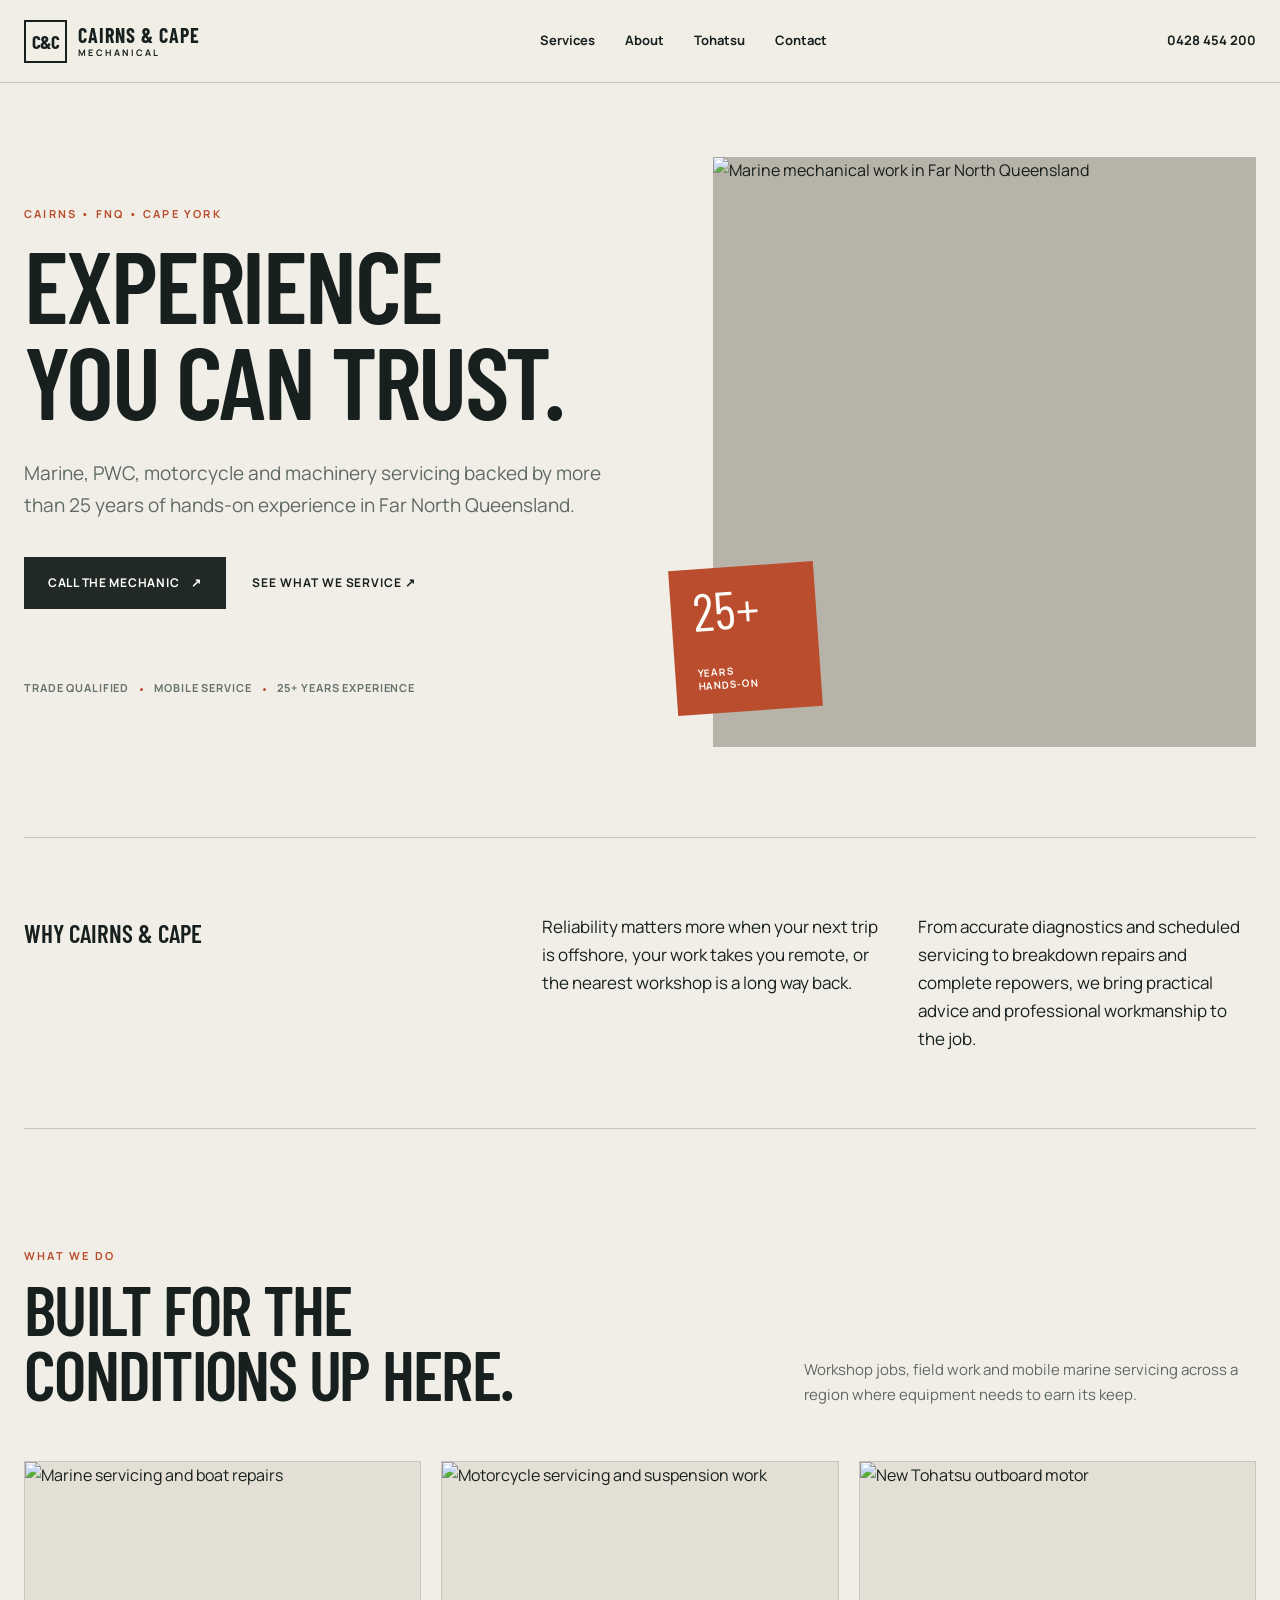
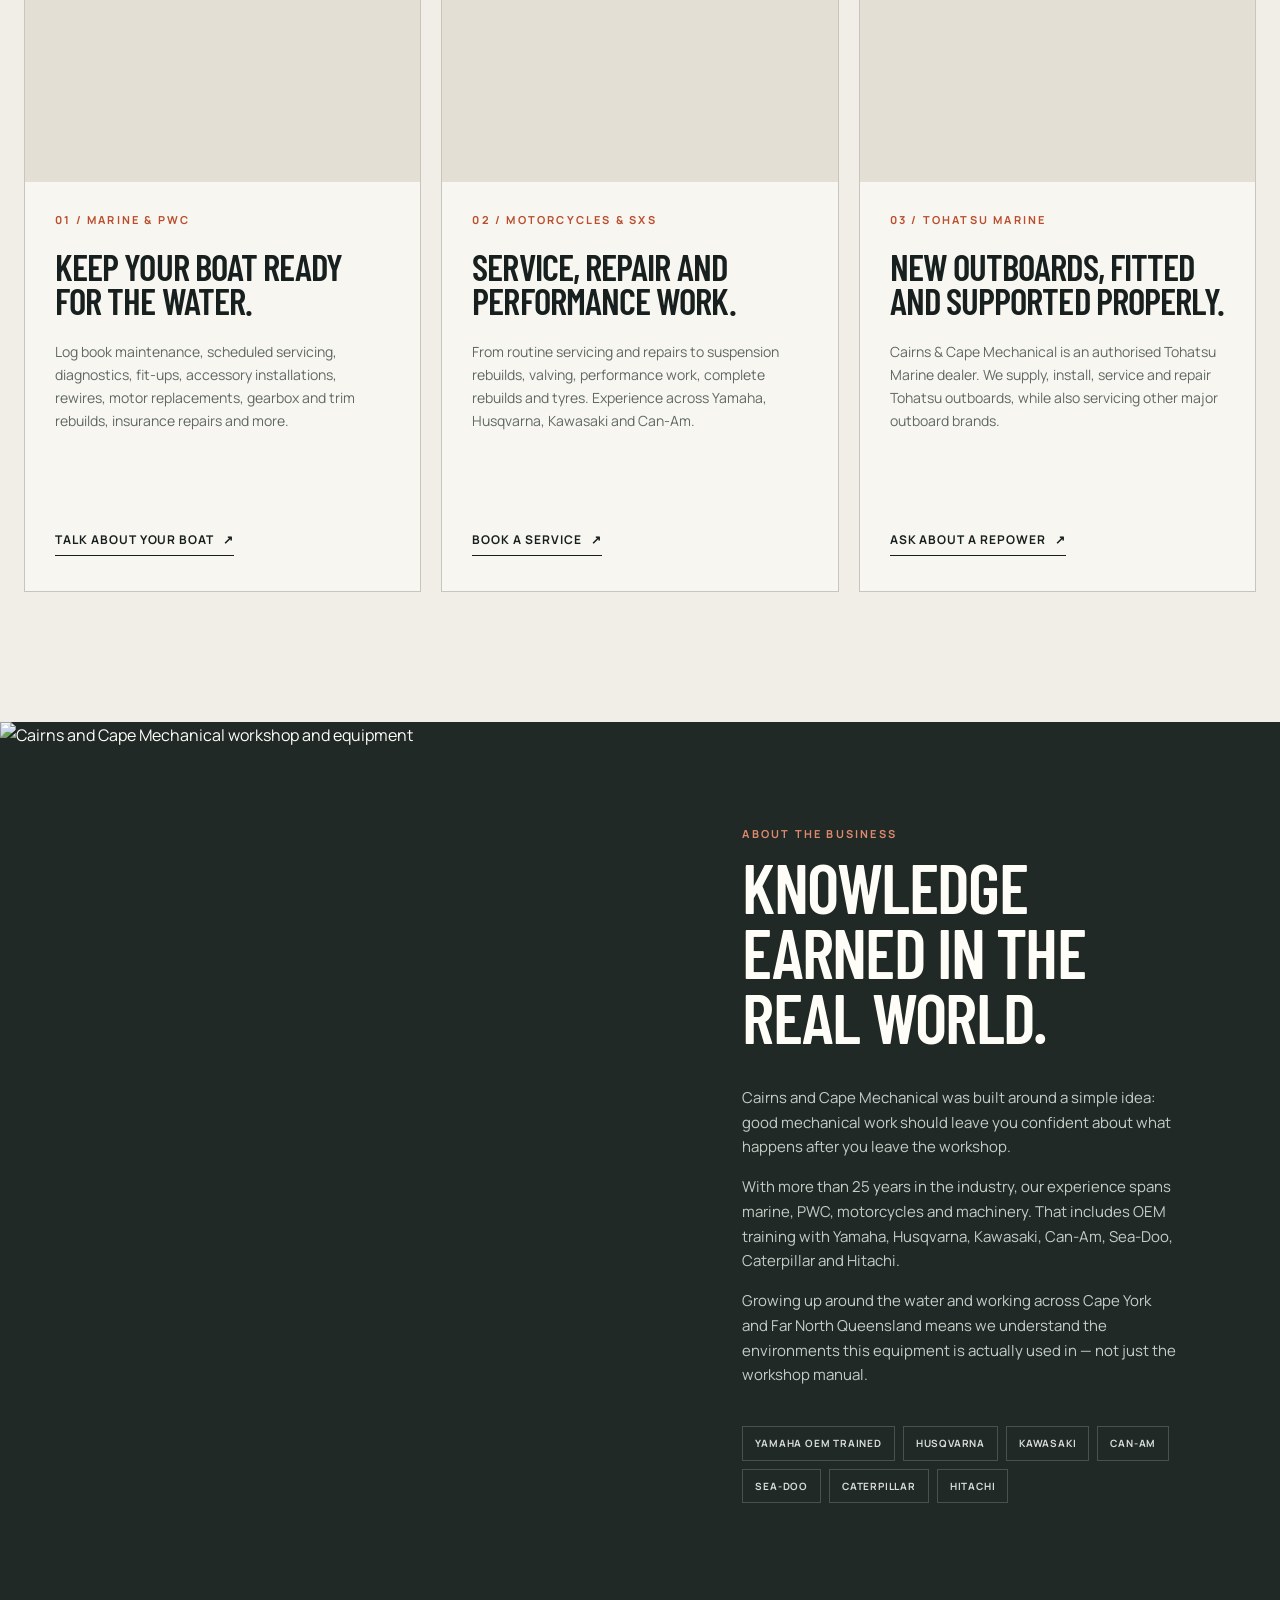
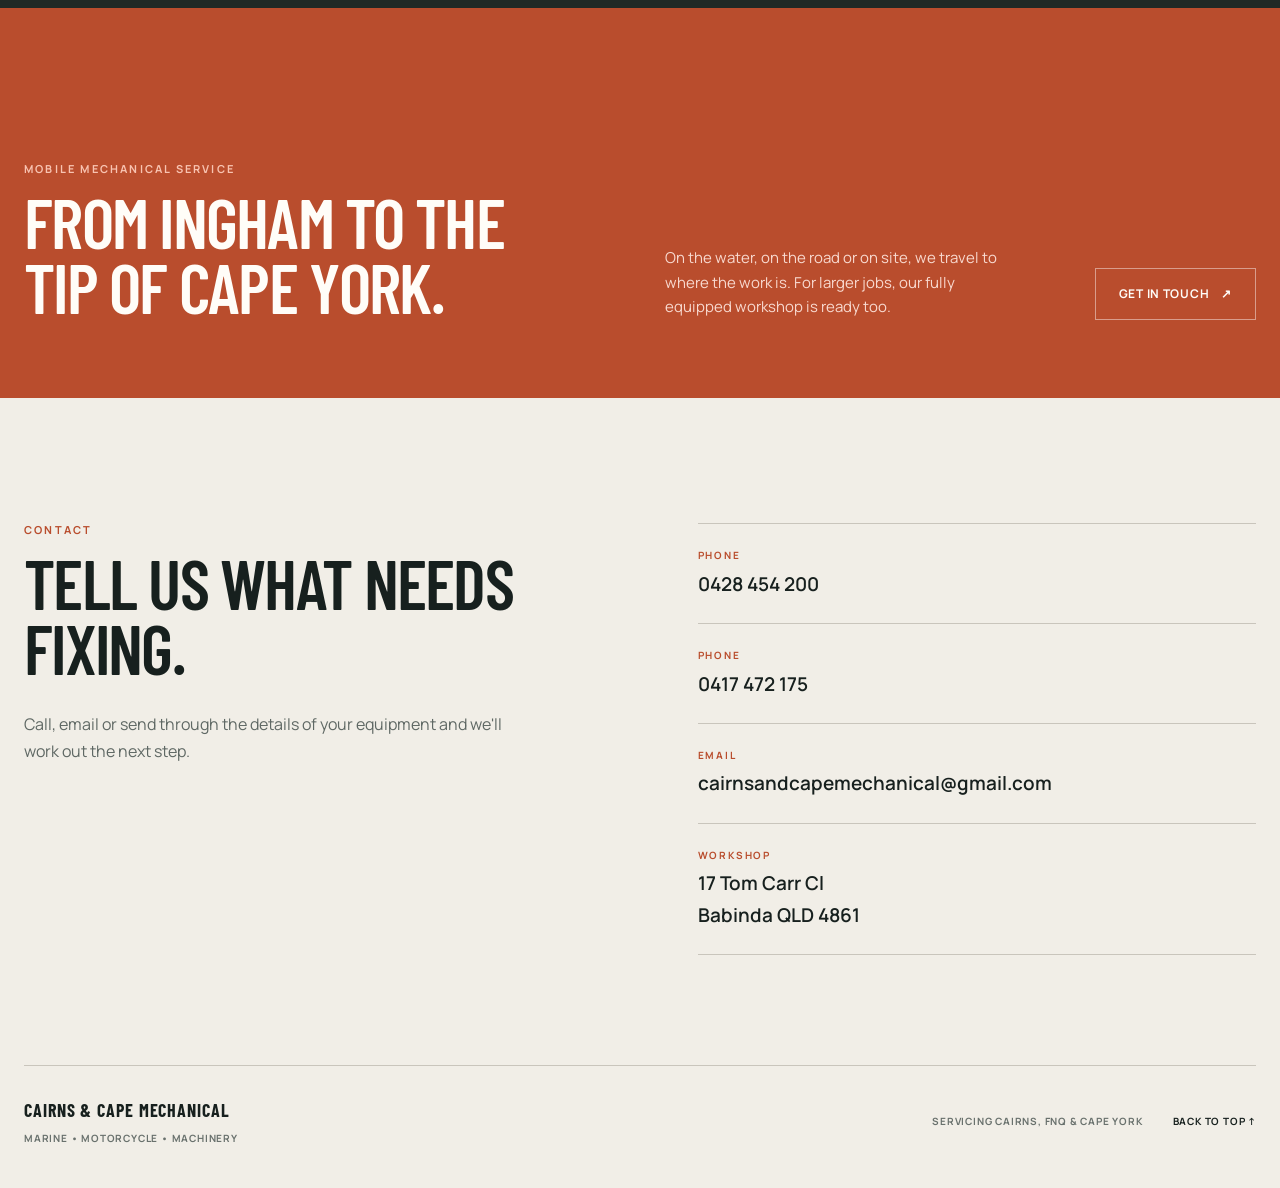
==== commit 70b37a18: "Update index.html" ====
--- a/index.html
+++ b/index.html
@@ -1,34 +1,43 @@
 <!DOCTYPE html>
-<html lang="en">
+<html lang="en-AU">
 <head>
   <meta charset="UTF-8">
   <meta name="viewport" content="width=device-width, initial-scale=1.0">
 
-  <meta
-    name="description"
-    content="Cairns & Cape Mechanical — professional marine, PWC, motorcycle, SXS and machinery servicing and repairs across Far North Queensland and Cape York."
-  >
-
-  <title>Cairns & Cape Mechanical | Marine, Motorcycle & Machinery</title>
+  <title>Cairns & Cape Mechanical | Marine, PWC, Motorcycle & Machinery</title>
+
+  <meta name="description" content="Cairns & Cape Mechanical provides mobile marine, PWC, motorcycle and machinery servicing, diagnostics and repairs across Cairns, Far North Queensland and Cape York. Authorised Tohatsu Marine dealer.">
+  <meta name="keywords" content="Cairns mechanic, mobile mechanic Cairns, marine mechanic Cairns, Tohatsu dealer Cairns, PWC servicing Cairns, motorcycle mechanic Cairns, Cape York mechanic, outboard servicing, marine repairs FNQ">
+  <meta name="robots" content="index, follow">
+  <meta name="theme-color" content="#202925">
+
+  <meta property="og:title" content="Cairns & Cape Mechanical">
+  <meta property="og:description" content="Marine, PWC, motorcycle and machinery servicing across Cairns, FNQ and Cape York.">
+  <meta property="og:type" content="website">
+  <meta property="og:url" content="https://www.cairnsandcapemechanical.com.au/">
+
+  <link rel="canonical" href="https://www.cairnsandcapemechanical.com.au/">
+
+  <link rel="preconnect" href="https://fonts.googleapis.com">
+  <link rel="preconnect" href="https://fonts.gstatic.com" crossorigin>
+
+  <link href="https://fonts.googleapis.com/css2?family=Barlow+Condensed:wght@500;600;700&family=Manrope:wght@400;500;600;700&display=swap" rel="stylesheet">
 
   <style>
     :root {
-      --green: #22b83f;
-      --green-dark: #08752b;
-      --green-deep: #063d21;
-      --ink: #14201a;
-      --cream: #f5f4ee;
-      --white: #ffffff;
-      --grey: #69736d;
-      --light-grey: #e7e9e4;
-      --border: #d9ddd8;
-      --max: 1180px;
+      --ink: #17201e;
+      --muted: #5f6864;
+      --paper: #f1eee7;
+      --warm: #e4dfd4;
+      --cream: #f8f6f0;
+      --line: #c9c5bc;
+      --accent: #b94d2d;
+      --dark: #202925;
+      --white: #fffdf8;
     }
 
     * {
       box-sizing: border-box;
-      margin: 0;
-      padding: 0;
     }
 
     html {
@@ -36,11 +45,18 @@
     }
 
     body {
-      font-family: Arial, Helvetica, sans-serif;
+      margin: 0;
+      background: var(--paper);
       color: var(--ink);
-      background: var(--white);
-      line-height: 1.6;
-      overflow-x: hidden;
+      font-family: "Manrope", Arial, sans-serif;
+      font-size: 16px;
+      line-height: 1.65;
+    }
+
+    body,
+    button,
+    a {
+      -webkit-font-smoothing: antialiased;
     }
 
     a {
@@ -50,874 +66,772 @@
 
     img {
       display: block;
-      max-width: 100%;
-    }
-
-    .container {
-      width: min(var(--max), calc(100% - 40px));
-      margin: 0 auto;
-    }
-
-    /* =========================
+      width: 100%;
+      height: 100%;
+      object-fit: cover;
+    }
+
+    /* -------------------------
        HEADER
-    ========================= */
-
-    header {
+    ------------------------- */
+
+    .site-header {
       position: sticky;
       top: 0;
-      z-index: 1000;
-      background: rgba(255,255,255,.97);
-      border-bottom: 1px solid var(--border);
-      box-shadow: 0 3px 18px rgba(0,0,0,.06);
-    }
-
-    .nav {
-      min-height: 92px;
+      z-index: 100;
+      background: rgba(241, 238, 231, 0.96);
+      border-bottom: 1px solid var(--line);
+      backdrop-filter: blur(10px);
+    }
+
+    .header-inner {
+      width: min(1240px, calc(100% - 48px));
+      min-height: 82px;
+      margin: 0 auto;
+
       display: flex;
       align-items: center;
       justify-content: space-between;
+      gap: 32px;
+    }
+
+    .brand {
+      display: inline-flex;
+      align-items: center;
+      gap: 11px;
+      line-height: 1;
+    }
+
+    .brand-mark {
+      width: 43px;
+      height: 43px;
+
+      border: 2px solid var(--ink);
+
+      display: grid;
+      place-items: center;
+
+      font-family: "Barlow Condensed", sans-serif;
+      font-size: 19px;
+      font-weight: 700;
+      letter-spacing: -0.03em;
+    }
+
+    .brand strong,
+    .brand small {
+      display: block;
+    }
+
+    .brand strong {
+      font-family: "Barlow Condensed", sans-serif;
+      font-size: 20px;
+      letter-spacing: 0.05em;
+    }
+
+    .brand small {
+      margin-top: 3px;
+      font-size: 9px;
+      font-weight: 700;
+      letter-spacing: 0.25em;
+    }
+
+    nav {
+      display: flex;
       gap: 30px;
-    }
-
-    .brand {
+
+      font-size: 13px;
+      font-weight: 700;
+    }
+
+    nav a {
+      position: relative;
+    }
+
+    nav a::after {
+      content: "";
+
+      position: absolute;
+      left: 0;
+      bottom: -5px;
+
+      width: 0;
+      height: 1px;
+
+      background: currentColor;
+
+      transition: width 0.2s ease;
+    }
+
+    nav a:hover::after {
+      width: 100%;
+    }
+
+    .header-call {
+      font-size: 13px;
+      font-weight: 700;
+      white-space: nowrap;
+    }
+
+    /* -------------------------
+       GENERAL
+    ------------------------- */
+
+    .eyebrow,
+    .card-number {
+      margin: 0 0 15px;
+
+      font-size: 11px;
+      font-weight: 700;
+      line-height: 1.2;
+      letter-spacing: 0.2em;
+      text-transform: uppercase;
+    }
+
+    .eyebrow {
+      color: var(--accent);
+    }
+
+    h1,
+    h2,
+    h3 {
+      margin: 0;
+
+      font-family: "Barlow Condensed", sans-serif;
+      font-weight: 600;
+      letter-spacing: -0.025em;
+      line-height: 0.94;
+    }
+
+    /* -------------------------
+       HERO
+    ------------------------- */
+
+    .hero {
+      width: min(1240px, calc(100% - 48px));
+
+      min-height: 690px;
+
+      margin: 0 auto;
+
+      display: grid;
+      grid-template-columns: 1.05fr 0.95fr;
+
+      gap: 7vw;
+
+      align-items: center;
+
+      padding: 74px 0 90px;
+    }
+
+    .hero-copy {
+      max-width: 650px;
+    }
+
+    h1 {
+      max-width: 680px;
+
+      font-size: clamp(68px, 8vw, 122px);
+
+      text-transform: uppercase;
+    }
+
+    .hero-lede {
+      max-width: 580px;
+
+      margin: 31px 0 0;
+
+      color: var(--muted);
+
+      font-size: 19px;
+      line-height: 1.65;
+    }
+
+    .hero-actions {
       display: flex;
       align-items: center;
-      flex-shrink: 0;
-    }
-
-    .brand img {
-      width: 165px;
-      height: 78px;
-      object-fit: contain;
-      object-position: left center;
-    }
-
-    .nav-links {
-      display: flex;
-      align-items: center;
-      gap: 30px;
-      font-size: 14px;
-      font-weight: 800;
-      text-transform: uppercase;
-      letter-spacing: .4px;
-    }
-
-    .nav-links a {
-      color: var(--ink);
-      position: relative;
-      padding: 34px 0;
-    }
-
-    .nav-links a::after {
-      content: "";
-      position: absolute;
-      left: 0;
-      right: 0;
-      bottom: 27px;
-      height: 3px;
-      background: var(--green);
-      transform: scaleX(0);
-      transition: .2s ease;
-    }
-
-    .nav-links a:hover::after {
-      transform: scaleX(1);
-    }
-
-    .call-btn {
-      background: var(--green);
-      color: #06240f;
-      padding: 13px 20px;
-      border-radius: 5px;
-      font-weight: 900;
+
+      gap: 26px;
+
+      margin-top: 36px;
+    }
+
+    .button {
+      min-height: 52px;
+
+      padding: 0 23px;
+
       display: inline-flex;
       align-items: center;
-      gap: 8px;
-      white-space: nowrap;
-      transition: .2s ease;
-    }
-
-    .call-btn:hover {
-      background: #18a637;
+      justify-content: center;
+
+      gap: 12px;
+
+      border: 1px solid transparent;
+
+      font-size: 12px;
+      font-weight: 700;
+
+      letter-spacing: 0.06em;
+      text-transform: uppercase;
+
+      transition:
+        transform 0.2s ease,
+        background 0.2s ease;
+    }
+
+    .button:hover {
       transform: translateY(-2px);
     }
 
-    .menu-btn {
-      display: none;
-      width: 45px;
-      height: 45px;
-      border: 1px solid var(--border);
-      border-radius: 5px;
-      background: white;
-      font-size: 24px;
-      cursor: pointer;
-      color: var(--ink);
-    }
-
-    /* =========================
-       HERO
-    ========================= */
-
-    .hero {
-      background: var(--cream);
-      border-bottom: 5px solid var(--green);
-    }
-
-    .hero-grid {
-      min-height: 640px;
-      display: grid;
-      grid-template-columns: 1fr 1fr;
-      align-items: center;
-      gap: 60px;
-      padding: 70px 0;
-    }
-
-    .hero-copy {
-      max-width: 600px;
-    }
-
-    .eyebrow {
-      color: var(--green-dark);
-      font-size: 13px;
-      font-weight: 900;
+    .button-dark {
+      background: var(--dark);
+      color: var(--white);
+    }
+
+    .button-light {
+      border-color: rgba(255, 255, 255, 0.45);
+      color: var(--white);
+    }
+
+    .text-link,
+    .card-link {
+      font-size: 12px;
+      font-weight: 700;
+
       text-transform: uppercase;
-      letter-spacing: 2.5px;
-      margin-bottom: 14px;
-    }
-
-    .hero h1 {
-      font-size: clamp(46px, 6vw, 76px);
-      line-height: .94;
-      letter-spacing: -3px;
-      text-transform: uppercase;
-      margin-bottom: 25px;
-    }
-
-    .hero h1 span {
-      color: var(--green-dark);
-    }
-
-    .hero-lead {
-      font-size: 21px;
-      line-height: 1.45;
-      font-weight: 700;
-      margin-bottom: 17px;
-    }
-
-    .hero-copy p {
-      color: var(--grey);
-      font-size: 16px;
-      max-width: 560px;
-      margin-bottom: 30px;
-    }
-
-    .hero-buttons {
+      letter-spacing: 0.08em;
+    }
+
+    .hero-note {
+      margin-top: 70px;
+
       display: flex;
       flex-wrap: wrap;
-      gap: 12px;
-    }
-
-    .btn-primary {
-      background: var(--green);
-      color: #06240f;
-      padding: 14px 23px;
-      border-radius: 5px;
-      font-weight: 900;
+
+      gap: 10px 25px;
+
+      color: #68716d;
+
+      font-size: 11px;
+      font-weight: 700;
+
+      text-transform: uppercase;
+      letter-spacing: 0.08em;
+    }
+
+    .hero-note span {
+      position: relative;
+    }
+
+    .hero-note span:not(:last-child)::after {
+      content: "";
+
+      position: absolute;
+      right: -14px;
+      top: 50%;
+
+      width: 3px;
+      height: 3px;
+
+      border-radius: 50%;
+
+      background: var(--accent);
+    }
+
+    .hero-image-wrap {
+      position: relative;
+
+      height: 590px;
+
+      background: #b8b3a9;
+    }
+
+    .hero-image-wrap img {
+      filter: saturate(0.8) contrast(1.04);
+    }
+
+    .hero-stamp {
+      position: absolute;
+
+      left: -40px;
+      bottom: 36px;
+
+      width: 145px;
+      height: 145px;
+
+      padding: 22px;
+
+      background: var(--accent);
+      color: var(--white);
+
+      display: flex;
+      flex-direction: column;
+      justify-content: space-between;
+
+      transform: rotate(-4deg);
+    }
+
+    .hero-stamp span {
+      font-family: "Barlow Condensed", sans-serif;
+
+      font-size: 53px;
+      line-height: 0.75;
+    }
+
+    .hero-stamp small {
+      font-size: 10px;
+      font-weight: 700;
+
+      line-height: 1.25;
+
+      letter-spacing: 0.08em;
+      text-transform: uppercase;
+    }
+
+    /* -------------------------
+       INTRO
+    ------------------------- */
+
+    .intro-band {
+      width: min(1240px, calc(100% - 48px));
+
+      margin: 0 auto;
+
+      padding: 75px 0;
+
+      border-top: 1px solid var(--line);
+      border-bottom: 1px solid var(--line);
+
+      display: grid;
+
+      grid-template-columns: 0.75fr 1.25fr;
+
+      gap: 7vw;
+    }
+
+    .section-label {
+      font-family: "Barlow Condensed", sans-serif;
+
+      font-size: 25px;
+      font-weight: 600;
+
+      text-transform: uppercase;
+    }
+
+    .intro-text {
+      max-width: 720px;
+
+      display: grid;
+
+      grid-template-columns: 1fr 1fr;
+
+      gap: 38px;
+    }
+
+    .intro-text p {
+      margin: 0;
+
+      font-size: 17px;
+    }
+
+    /* -------------------------
+       SERVICES
+    ------------------------- */
+
+    .services-section {
+      width: min(1240px, calc(100% - 48px));
+
+      margin: 0 auto;
+
+      padding: 120px 0 130px;
+    }
+
+    .section-heading {
+      display: grid;
+
+      grid-template-columns: 1.2fr 0.8fr;
+
+      gap: 8vw;
+
+      align-items: end;
+
+      margin-bottom: 54px;
+    }
+
+    .section-heading h2,
+    .about-copy h2,
+    .coverage h2,
+    .contact-heading h2 {
+      max-width: 680px;
+
+      font-size: clamp(48px, 5.4vw, 78px);
+
+      text-transform: uppercase;
+    }
+
+    .section-heading > p {
+      margin: 0;
+
+      color: var(--muted);
+
+      font-size: 15px;
+    }
+
+    .service-grid {
+      display: grid;
+
+      grid-template-columns: repeat(3, 1fr);
+
+      gap: 20px;
+    }
+
+    .service-card {
+      min-width: 0;
+
+      background: var(--cream);
+
+      border: 1px solid var(--line);
+    }
+
+    .service-image {
+      height: 320px;
+
+      overflow: hidden;
+
+      background: var(--warm);
+    }
+
+    .service-image img {
+      transition: transform 0.5s ease;
+    }
+
+    .service-card:hover .service-image img {
+      transform: scale(1.035);
+    }
+
+    .service-content {
+      padding: 31px 30px 35px;
+    }
+
+    .card-number {
+      color: var(--accent);
+
+      margin-bottom: 22px;
+    }
+
+    .service-content h3 {
+      font-size: 37px;
+
+      text-transform: uppercase;
+    }
+
+    .service-content p:not(.card-number) {
+      min-height: 155px;
+
+      margin: 22px 0 30px;
+
+      color: var(--muted);
+
+      font-size: 14px;
+    }
+
+    .card-link {
       display: inline-flex;
       align-items: center;
+
+      gap: 9px;
+
+      border-bottom: 1px solid var(--ink);
+
+      padding-bottom: 5px;
+    }
+
+    /* -------------------------
+       ABOUT
+    ------------------------- */
+
+    .about-section {
+      background: var(--dark);
+      color: var(--white);
+
+      display: grid;
+
+      grid-template-columns: 1fr 1fr;
+    }
+
+    .about-image {
+      min-height: 720px;
+    }
+
+    .about-image img {
+      filter: saturate(0.7);
+    }
+
+    .about-copy {
+      padding: 105px clamp(40px, 8vw, 125px);
+
+      align-self: center;
+    }
+
+    .about-copy .eyebrow {
+      color: #df8a6f;
+    }
+
+    .about-copy h2 {
+      margin-bottom: 36px;
+    }
+
+    .about-copy > p:not(.eyebrow) {
+      max-width: 620px;
+
+      color: #c6ccc8;
+
+      font-size: 15px;
+    }
+
+    .training-list {
+      margin-top: 38px;
+
+      display: flex;
+
+      flex-wrap: wrap;
+
       gap: 8px;
-      transition: .2s ease;
-    }
-
-    .btn-primary:hover {
-      transform: translateY(-2px);
-      background: #18a637;
-    }
-
-    .btn-secondary {
-      border: 2px solid var(--ink);
-      padding: 12px 22px;
-      border-radius: 5px;
-      font-weight: 900;
-      transition: .2s ease;
-    }
-
-    .btn-secondary:hover {
-      background: var(--ink);
-      color: white;
-    }
-
-    .hero-image {
-      position: relative;
-    }
-
-    .hero-image img {
-      width: 100%;
-      height: 490px;
-      object-fit: cover;
-      border-radius: 4px;
-    }
-
-    .hero-image::after {
-      content: "";
-      position: absolute;
-      width: 85px;
-      height: 85px;
-      right: -15px;
-      bottom: -15px;
-      border-right: 7px solid var(--green);
-      border-bottom: 7px solid var(--green);
-      z-index: 2;
-    }
-
-    /* =========================
-       QUICK INFO
-    ========================= */
-
-    .quick-info {
-      background: var(--green-deep);
-      color: white;
-    }
-
-    .quick-grid {
+    }
+
+    .training-list span {
+      padding: 8px 12px;
+
+      border: 1px solid #48514d;
+
+      color: #d7dcda;
+
+      font-size: 10px;
+      font-weight: 700;
+
+      letter-spacing: 0.08em;
+
+      text-transform: uppercase;
+    }
+
+    /* -------------------------
+       COVERAGE
+    ------------------------- */
+
+    .coverage {
+      background: var(--accent);
+      color: var(--white);
+    }
+
+    .coverage-inner {
+      width: min(1240px, calc(100% - 48px));
+
+      min-height: 390px;
+
+      margin: 0 auto;
+
+      padding: 78px 0;
+
       display: grid;
-      grid-template-columns: repeat(4, 1fr);
-    }
-
-    .quick-item {
-      padding: 27px 22px;
-      border-right: 1px solid rgba(255,255,255,.14);
-    }
-
-    .quick-item:last-child {
-      border-right: none;
-    }
-
-    .quick-number {
-      color: var(--green);
-      font-size: 27px;
-      font-weight: 900;
-      line-height: 1;
-      margin-bottom: 6px;
-    }
-
-    .quick-item strong {
+
+      grid-template-columns: 1.3fr 0.8fr auto;
+
+      align-items: end;
+
+      gap: 7vw;
+    }
+
+    .coverage .eyebrow {
+      color: #f8c3b1;
+    }
+
+    .coverage h2 {
+      max-width: 750px;
+    }
+
+    .coverage-inner > p {
+      margin: 0;
+
+      color: #f8d9cf;
+
+      font-size: 15px;
+    }
+
+    /* -------------------------
+       CONTACT
+    ------------------------- */
+
+    .contact-section {
+      width: min(1240px, calc(100% - 48px));
+
+      margin: 0 auto;
+
+      padding: 125px 0 110px;
+
+      display: grid;
+
+      grid-template-columns: 1fr 1fr;
+
+      gap: 9vw;
+    }
+
+    .contact-heading > p:last-child {
+      max-width: 510px;
+
+      color: var(--muted);
+
+      margin-top: 30px;
+    }
+
+    .contact-details {
+      border-top: 1px solid var(--line);
+    }
+
+    .contact-details a,
+    .contact-details address {
       display: block;
+
+      padding: 23px 0;
+
+      border-bottom: 1px solid var(--line);
+
+      font-style: normal;
+
+      font-size: 19px;
+      font-weight: 600;
+    }
+
+    .contact-details span {
+      display: block;
+
+      margin-bottom: 5px;
+
+      color: var(--accent);
+
+      font-size: 10px;
+      font-weight: 700;
+
+      letter-spacing: 0.18em;
+
       text-transform: uppercase;
-      font-size: 13px;
-      letter-spacing: .5px;
-    }
-
-    .quick-item span {
-      color: #c6d5cc;
-      font-size: 12px;
-    }
-
-    /* =========================
-       GENERAL SECTIONS
-    ========================= */
-
-    section {
-      padding: 90px 0;
-    }
-
-    .section-heading {
-      max-width: 700px;
-      margin-bottom: 42px;
-    }
-
-    .section-heading h2 {
-      font-size: clamp(34px, 4vw, 52px);
-      line-height: 1;
+    }
+
+    .contact-details a:hover {
+      color: var(--accent);
+    }
+
+    /* -------------------------
+       FOOTER
+    ------------------------- */
+
+    .footer {
+      width: min(1240px, calc(100% - 48px));
+
+      margin: 0 auto;
+
+      padding: 30px 0 42px;
+
+      border-top: 1px solid var(--line);
+
+      display: flex;
+
+      align-items: center;
+      justify-content: space-between;
+
+      gap: 30px;
+
+      color: #69716d;
+
+      font-size: 10px;
+      font-weight: 700;
+
+      letter-spacing: 0.08em;
+
       text-transform: uppercase;
-      letter-spacing: -2px;
-      margin-bottom: 15px;
-    }
-
-    .section-heading p {
-      color: var(--grey);
-      font-size: 16px;
-    }
-
-    /* =========================
-       SERVICES
-    ========================= */
-
-    .services {
-      background: white;
-    }
-
-    .service-grid {
-      display: grid;
-      grid-template-columns: repeat(4, 1fr);
-      gap: 18px;
-    }
-
-    .service-card {
-      border: 1px solid var(--border);
-      background: white;
-      border-radius: 4px;
-      overflow: hidden;
-      transition: .25s ease;
-    }
-
-    .service-card:hover {
-      transform: translateY(-6px);
-      box-shadow: 0 15px 35px rgba(0,0,0,.09);
-      border-color: #aeb8b1;
-    }
-
-    .service-image {
-      height: 210px;
-      overflow: hidden;
-      background: #dfe4df;
-    }
-
-    .service-image img {
-      width: 100%;
-      height: 100%;
-      object-fit: cover;
-      transition: transform .4s ease;
-    }
-
-    .service-card:hover .service-image img {
-      transform: scale(1.05);
-    }
-
-    .service-body {
-      padding: 24px;
-    }
-
-    .service-number {
-      color: var(--green-dark);
-      font-size: 12px;
-      font-weight: 900;
-      letter-spacing: 1px;
-      margin-bottom: 6px;
-    }
-
-    .service-body h3 {
-      font-size: 21px;
-      text-transform: uppercase;
-      line-height: 1.05;
-      margin-bottom: 11px;
-    }
-
-    .service-body p {
-      color: var(--grey);
-      font-size: 14px;
-      margin-bottom: 18px;
-    }
-
-    .service-list {
-      list-style: none;
-      border-top: 1px solid var(--border);
-      padding-top: 15px;
-    }
-
-    .service-list li {
-      font-size: 13px;
-      padding: 5px 0;
-      color: #4e5953;
-    }
-
-    .service-list li::before {
-      content: "✓";
-      color: var(--green-dark);
-      font-weight: 900;
-      margin-right: 8px;
-    }
-
-    /* =========================
-       ABOUT
-    ========================= */
-
-    .about {
-      background: var(--ink);
-      color: white;
-    }
-
-    .about-grid {
-      display: grid;
-      grid-template-columns: 1fr 1fr;
-      gap: 65px;
+    }
+
+    .footer strong,
+    .footer span {
+      display: block;
+    }
+
+    .footer strong {
+      color: var(--ink);
+
+      margin-bottom: 4px;
+
+      font-family: "Barlow Condensed", sans-serif;
+
+      font-size: 18px;
+
+      letter-spacing: 0.05em;
+    }
+
+    .footer-right {
+      display: flex;
+
       align-items: center;
-    }
-
-    .about-image {
-      position: relative;
-    }
-
-    .about-image img {
-      width: 100%;
-      height: 520px;
-      object-fit: cover;
-      border-radius: 4px;
-    }
-
-    .about-image::before {
-      content: "";
-      position: absolute;
-      top: -15px;
-      left: -15px;
-      width: 90px;
-      height: 90px;
-      border-left: 7px solid var(--green);
-      border-top: 7px solid var(--green);
-      z-index: 2;
-    }
-
-    .about-copy .eyebrow {
-      color: var(--green);
-    }
-
-    .about-copy h2 {
-      font-size: clamp(35px, 4vw, 55px);
-      line-height: 1;
-      text-transform: uppercase;
-      letter-spacing: -2px;
-      margin-bottom: 22px;
-    }
-
-    .about-copy p {
-      color: #ccd6d0;
-      font-size: 16px;
-      margin-bottom: 17px;
-    }
-
-    .about-points {
-      display: grid;
-      grid-template-columns: 1fr 1fr;
-      gap: 12px;
-      margin-top: 27px;
-    }
-
-    .about-point {
-      border-left: 3px solid var(--green);
-      padding: 10px 14px;
-      background: rgba(255,255,255,.04);
-    }
-
-    .about-point strong {
-      display: block;
-      font-size: 14px;
-      text-transform: uppercase;
-    }
-
-    .about-point span {
-      display: block;
-      color: #aab8b0;
-      font-size: 12px;
-    }
-
-    /* =========================
-       TOHATSU
-    ========================= */
-
-    .tohatsu {
-      background: #eef4ef;
-    }
-
-    .tohatsu-box {
-      background: var(--green-deep);
-      color: white;
-      display: grid;
-      grid-template-columns: 320px 1fr;
-      gap: 55px;
-      align-items: center;
-      padding: 55px;
-      border-radius: 4px;
-      position: relative;
-      overflow: hidden;
-    }
-
-    .tohatsu-box::after {
-      content: "";
-      position: absolute;
-      width: 300px;
-      height: 300px;
-      right: -100px;
-      top: -120px;
-      border: 50px solid rgba(255,255,255,.035);
-      border-radius: 50%;
-    }
-
-    .tohatsu-title {
-      position: relative;
-      z-index: 2;
-    }
-
-    .tohatsu-title small {
-      display: block;
-      color: var(--green);
-      font-size: 12px;
-      letter-spacing: 2px;
-      font-weight: 900;
-      text-transform: uppercase;
-      margin-bottom: 8px;
-    }
-
-    .tohatsu-title strong {
-      display: block;
-      font-size: 48px;
-      line-height: .9;
-      letter-spacing: -2px;
-    }
-
-    .tohatsu-copy {
-      position: relative;
-      z-index: 2;
-    }
-
-    .tohatsu-copy h2 {
-      font-size: clamp(30px, 4vw, 46px);
-      line-height: 1;
-      text-transform: uppercase;
-      margin-bottom: 14px;
-    }
-
-    .tohatsu-copy p {
-      color: #cddbd2;
-      max-width: 650px;
-      margin-bottom: 22px;
-    }
-
-    .tohatsu-copy .btn-primary {
-      display: inline-flex;
-    }
-
-    /* =========================
-       SERVICE AREA
-    ========================= */
-
-    .coverage {
-      background: white;
-    }
-
-    .coverage-grid {
-      display: grid;
-      grid-template-columns: 1fr 1fr;
-      gap: 60px;
-      align-items: center;
-    }
-
-    .coverage-copy h2 {
-      font-size: clamp(35px, 4vw, 55px);
-      line-height: .98;
-      text-transform: uppercase;
-      letter-spacing: -2px;
-      margin-bottom: 18px;
-    }
-
-    .coverage-copy p {
-      color: var(--grey);
-      margin-bottom: 22px;
-      font-size: 16px;
-    }
-
-    .coverage-list {
-      display: grid;
-      grid-template-columns: 1fr 1fr;
-      gap: 10px;
-      margin: 25px 0;
-    }
-
-    .coverage-list div {
-      background: var(--cream);
-      padding: 13px 16px;
-      border-left: 3px solid var(--green);
-      font-weight: 800;
-      font-size: 14px;
-    }
-
-    .coverage-image img {
-      width: 100%;
-      height: 430px;
-      object-fit: cover;
-      border-radius: 4px;
-    }
-
-    /* =========================
-       CONTACT
-    ========================= */
-
-    .contact {
-      background: var(--cream);
-    }
-
-    .contact-heading {
-      text-align: center;
-      max-width: 700px;
-      margin: 0 auto 45px;
-    }
-
-    .contact-heading h2 {
-      font-size: clamp(35px, 5vw, 58px);
-      line-height: .95;
-      text-transform: uppercase;
-      letter-spacing: -2px;
-      margin-bottom: 15px;
-    }
-
-    .contact-heading p {
-      color: var(--grey);
-    }
-
-    .contact-grid {
-      display: grid;
-      grid-template-columns: 1.2fr 1fr 1fr;
-      gap: 18px;
-    }
-
-    .contact-card {
-      background: white;
-      border: 1px solid var(--border);
-      padding: 30px;
-      border-radius: 4px;
-    }
-
-    .contact-card .label {
-      color: var(--green-dark);
-      text-transform: uppercase;
-      font-size: 12px;
-      letter-spacing: 1.5px;
-      font-weight: 900;
-      margin-bottom: 8px;
-    }
-
-    .contact-card h3 {
-      font-size: 23px;
-      margin-bottom: 10px;
-    }
-
-    .contact-card p {
-      color: var(--grey);
-      font-size: 14px;
-    }
-
-    .contact-card a {
-      color: var(--green-dark);
-      font-weight: 900;
-    }
-
-    .contact-card a:hover {
-      text-decoration: underline;
-    }
-
-    .contact-call {
-      background: var(--green-deep);
-      color: white;
-    }
-
-    .contact-call .label {
-      color: var(--green);
-    }
-
-    .contact-call p {
-      color: #cbd8d0;
-    }
-
-    .contact-call a {
-      color: white;
-      font-size: 24px;
-    }
-
-    /* =========================
-       FOOTER
-    ========================= */
-
-    footer {
-      background: #051a0e;
-      color: white;
-      padding: 45px 0 25px;
-    }
-
-    .footer-grid {
-      display: grid;
-      grid-template-columns: 1.4fr 1fr 1fr;
-      gap: 50px;
-      padding-bottom: 35px;
-      border-bottom: 1px solid rgba(255,255,255,.12);
-    }
-
-    .footer-logo {
-      width: 175px;
-      height: 120px;
-      object-fit: contain;
-      object-position: left center;
-      background: white;
-      padding: 5px;
-      border-radius: 3px;
-      margin-bottom: 17px;
-    }
-
-    .footer-brand p {
-      color: #aab8b0;
-      max-width: 390px;
-      font-size: 14px;
-    }
-
-    footer h3 {
-      color: var(--green);
-      font-size: 12px;
-      text-transform: uppercase;
-      letter-spacing: 1.5px;
-      margin-bottom: 10px;
-    }
-
-    footer p,
-    footer a {
-      color: #c8d2cc;
-      font-size: 14px;
-    }
-
-    footer a:hover {
-      color: var(--green);
-    }
-
-    .footer-bottom {
-      padding-top: 23px;
-      display: flex;
-      justify-content: space-between;
-      gap: 20px;
-      color: #7f9086;
-      font-size: 12px;
-    }
-
-    /* =========================
-       MOBILE
-    ========================= */
-
-    @media (max-width: 950px) {
-
-      .nav-links {
-        position: absolute;
-        top: 92px;
-        left: 20px;
-        right: 20px;
+
+      gap: 30px;
+    }
+
+    .footer-right a {
+      color: var(--ink);
+    }
+
+    /* -------------------------
+       RESPONSIVE
+    ------------------------- */
+
+    @media (max-width: 900px) {
+
+      .header-inner {
+        width: min(100% - 34px, 1240px);
+      }
+
+      nav {
         display: none;
-        flex-direction: column;
-        align-items: stretch;
-        gap: 0;
-        padding: 10px;
-        background: white;
-        border: 1px solid var(--border);
-        box-shadow: 0 15px 35px rgba(0,0,0,.12);
-      }
-
-      .nav-links.open {
-        display: flex;
-      }
-
-      .nav-links a {
-        padding: 14px;
-      }
-
-      .nav-links a::after {
-        bottom: 7px;
-        left: 14px;
-        right: 14px;
-      }
-
-      .menu-btn {
-        display: block;
-      }
-
-      .call-btn {
-        display: none;
-      }
-
-      .hero-grid {
+      }
+
+      .hero,
+      .intro-band,
+      .section-heading,
+      .about-section,
+      .coverage-inner,
+      .contact-section {
         grid-template-columns: 1fr;
-        gap: 40px;
-        padding: 55px 0;
-      }
-
-      .hero-image img {
-        height: 400px;
-      }
-
-      .service-grid {
-        grid-template-columns: 1fr 1fr;
-      }
-
-      .about-grid,
-      .coverage-grid {
-        grid-template-columns: 1fr;
-        gap: 45px;
-      }
-
-      .tohatsu-box {
-        grid-template-columns: 1fr;
-      }
-
-      .contact-grid {
-        grid-template-columns: 1fr 1fr;
-      }
-
-      .footer-grid {
-        grid-template-columns: 1fr 1fr;
-      }
-    }
-
-    @media (max-width: 600px) {
-
-      .container {
-        width: min(100% - 28px, var(--max));
-      }
-
-      .nav {
-        min-height: 78px;
-      }
-
-      .brand img {
-        width: 145px;
-        height: 65px;
-      }
-
-      .nav-links {
-        top: 78px;
-        left: 14px;
-        right: 14px;
-      }
-
-      .hero-grid {
-        min-height: auto;
-        padding: 45px 0 55px;
-      }
-
-      .hero h1 {
-        font-size: 47px;
-        letter-spacing: -2px;
-      }
-
-      .hero-lead {
-        font-size: 18px;
-      }
-
-      .hero-image img {
-        height: 310px;
-      }
-
-      .quick-grid {
-        grid-template-columns: 1fr 1fr;
-      }
-
-      .quick-item {
-        border-bottom: 1px solid rgba(255,255,255,.14);
-      }
-
-      .quick-item:nth-child(2) {
-        border-right: none;
-      }
-
-      .quick-item:nth-child(3),
-      .quick-item:nth-child(4) {
-        border-bottom: none;
-      }
-
-      section {
-        padding: 65px 0;
+      }
+
+      .hero {
+        width: min(100% - 34px, 1240px);
+
+        padding-top: 55px;
+
+        gap: 55px;
+      }
+
+      .hero-image-wrap {
+        height: min(600px, 90vw);
+      }
+
+      .hero-stamp {
+        left: 18px;
+      }
+
+      .intro-band {
+        width: min(100% - 34px, 1240px);
+
+        gap: 25px;
+      }
+
+      .intro-text {
+        max-width: none;
+      }
+
+      .services-section {
+        width: min(100% - 34px, 1240px);
+
+        padding: 90px 0;
       }
 
       .service-grid {
@@ -925,44 +839,122 @@
       }
 
       .service-image {
-        height: 230px;
-      }
-
-      .about-image img {
-        height: 350px;
-      }
-
-      .about-points {
+        height: min(500px, 70vw);
+      }
+
+      .service-content p:not(.card-number) {
+        min-height: auto;
+      }
+
+      .about-image {
+        min-height: 520px;
+      }
+
+      .about-copy {
+        padding: 80px max(25px, 6vw);
+      }
+
+      .coverage-inner {
+        width: min(100% - 34px, 1240px);
+
+        gap: 35px;
+
+        align-items: start;
+      }
+
+      .contact-section {
+        width: min(100% - 34px, 1240px);
+
+        padding: 90px 0;
+
+        gap: 55px;
+      }
+
+      .footer {
+        width: min(100% - 34px, 1240px);
+
+        align-items: flex-start;
+      }
+    }
+
+    @media (max-width: 600px) {
+
+      body {
+        font-size: 15px;
+      }
+
+      .header-inner {
+        min-height: 72px;
+      }
+
+      .brand strong {
+        font-size: 17px;
+      }
+
+      .header-call {
+        font-size: 11px;
+      }
+
+      .hero {
+        padding: 48px 0 70px;
+      }
+
+      h1 {
+        font-size: clamp(59px, 18vw, 92px);
+      }
+
+      .hero-lede {
+        font-size: 16px;
+
+        margin-top: 25px;
+      }
+
+      .hero-actions {
+        align-items: flex-start;
+
+        flex-direction: column;
+
+        gap: 20px;
+      }
+
+      .hero-note {
+        margin-top: 48px;
+
+        gap: 8px 20px;
+      }
+
+      .intro-text {
         grid-template-columns: 1fr;
-      }
-
-      .tohatsu-box {
-        padding: 35px 25px;
-      }
-
-      .tohatsu-title strong {
-        font-size: 42px;
-      }
-
-      .coverage-list {
-        grid-template-columns: 1fr;
-      }
-
-      .coverage-image img {
-        height: 320px;
-      }
-
-      .contact-grid {
-        grid-template-columns: 1fr;
-      }
-
-      .footer-grid {
-        grid-template-columns: 1fr;
-        gap: 30px;
-      }
-
-      .footer-bottom {
+
+        gap: 16px;
+      }
+
+      .section-heading h2,
+      .about-copy h2,
+      .coverage h2,
+      .contact-heading h2 {
+        font-size: 53px;
+      }
+
+      .service-image {
+        height: 390px;
+      }
+
+      .about-image {
+        min-height: 400px;
+      }
+
+      .coverage-inner {
+        padding: 65px 0;
+      }
+
+      .footer,
+      .footer-right {
         flex-direction: column;
+      }
+
+      .footer {
+        gap: 20px;
       }
     }
   </style>
@@ -970,724 +962,518 @@
 
 <body>
 
-  <!-- =========================
-       HEADER
-  ========================== -->
-
-  <header>
-    <div class="container nav">
-
-      <a class="brand" href="#home" aria-label="Cairns & Cape Mechanical">
-        <img src="logo.png" alt="Cairns & Cape Mechanical">
+  <header class="site-header">
+
+    <div class="header-inner">
+
+      <a
+        class="brand"
+        href="#top"
+        aria-label="Cairns and Cape Mechanical home"
+      >
+        <span class="brand-mark">C&C</span>
+
+        <span>
+          <strong>CAIRNS & CAPE</strong>
+          <small>MECHANICAL</small>
+        </span>
       </a>
 
-      <nav class="nav-links" id="navLinks">
-        <a href="#home">Home</a>
+      <nav aria-label="Main navigation">
         <a href="#services">Services</a>
         <a href="#about">About</a>
         <a href="#tohatsu">Tohatsu</a>
-        <a href="#coverage">Service Area</a>
         <a href="#contact">Contact</a>
       </nav>
 
-      <a class="call-btn" href="tel:0428454200">
-        Call 0428 454 200
+      <a
+        class="header-call"
+        href="tel:0428454200"
+      >
+        0428 454 200
       </a>
 
-      <button class="menu-btn" id="menuBtn" aria-label="Open menu">
-        ☰
-      </button>
-
     </div>
+
   </header>
 
 
-  <main>
-
-    <!-- =========================
-         HERO
-    ========================== -->
-
-    <section class="hero" id="home">
-
-      <div class="container hero-grid">
-
-        <div class="hero-copy">
-
-          <div class="eyebrow">
-            Cairns & Cape Mechanical
+  <main id="top">
+
+    <!-- HERO -->
+
+    <section class="hero">
+
+      <div class="hero-copy">
+
+        <p class="eyebrow">
+          Cairns • FNQ • Cape York
+        </p>
+
+        <h1>
+          Experience<br>
+          you can trust.
+        </h1>
+
+        <p class="hero-lede">
+          Marine, PWC, motorcycle and machinery servicing backed by more than
+          25 years of hands-on experience in Far North Queensland.
+        </p>
+
+        <div class="hero-actions">
+
+          <a
+            class="button button-dark"
+            href="tel:0428454200"
+          >
+            Call the mechanic
+            <span>↗</span>
+          </a>
+
+          <a
+            class="text-link"
+            href="#services"
+          >
+            See what we service
+            <span>↗</span>
+          </a>
+
+        </div>
+
+        <div class="hero-note">
+          <span>Trade qualified</span>
+          <span>Mobile service</span>
+          <span>25+ years experience</span>
+        </div>
+
+      </div>
+
+
+      <div class="hero-image-wrap">
+
+        <img
+          src="https://static.wixstatic.com/media/f17b6c_c73c682acff74350b49a8289d63575ab~mv2.jpeg/v1/fill/w_342,h_600,al_c,q_80,usm_0.66_1.00_0.01,enc_avif,quality_auto/f17b6c_c73c682acff74350b49a8289d63575ab~mv2.jpeg"
+          alt="Marine mechanical work in Far North Queensland"
+        >
+
+        <div class="hero-stamp">
+          <span>25+</span>
+
+          <small>
+            years<br>
+            hands-on
+          </small>
+        </div>
+
+      </div>
+
+    </section>
+
+
+    <!-- INTRO -->
+
+    <section class="intro-band">
+
+      <div class="section-label">
+        Why Cairns & Cape
+      </div>
+
+      <div class="intro-text">
+
+        <p>
+          Reliability matters more when your next trip is offshore, your
+          work takes you remote, or the nearest workshop is a long way back.
+        </p>
+
+        <p>
+          From accurate diagnostics and scheduled servicing to breakdown
+          repairs and complete repowers, we bring practical advice and
+          professional workmanship to the job.
+        </p>
+
+      </div>
+
+    </section>
+
+
+    <!-- SERVICES -->
+
+    <section
+      id="services"
+      class="services-section"
+    >
+
+      <div class="section-heading">
+
+        <div>
+
+          <p class="eyebrow">
+            What we do
+          </p>
+
+          <h2>
+            Built for the<br>
+            conditions up here.
+          </h2>
+
+        </div>
+
+        <p>
+          Workshop jobs, field work and mobile marine servicing across a
+          region where equipment needs to earn its keep.
+        </p>
+
+      </div>
+
+
+      <div class="service-grid">
+
+
+        <!-- MARINE -->
+
+        <article class="service-card">
+
+          <div class="service-image">
+
+            <img
+              src="https://static.wixstatic.com/media/f17b6c_2c324b13b0574396ade6fd04b43f2c76~mv2.jpeg/v1/fill/w_263,h_341,al_c,q_80,usm_0.66_1.00_0.01,enc_avif,quality_auto/f17b6c_2c324b13b0574396ade6fd04b43f2c76~mv2.jpeg"
+              alt="Marine servicing and boat repairs"
+              loading="lazy"
+            >
+
           </div>
 
-          <h1>
-            Professional<br>
-            <span>Mechanical</span><br>
-            Service
-          </h1>
-
-          <div class="hero-lead">
-            Keeping you on the water, on the road and on the job.
+          <div class="service-content">
+
+            <p class="card-number">
+              01 / Marine & PWC
+            </p>
+
+            <h3>
+              Keep your boat ready for the water.
+            </h3>
+
+            <p>
+              Log book maintenance, scheduled servicing, diagnostics,
+              fit-ups, accessory installations, rewires, motor replacements,
+              gearbox and trim rebuilds, insurance repairs and more.
+            </p>
+
+            <a
+              href="#contact"
+              class="card-link"
+            >
+              Talk about your boat
+              <span>↗</span>
+            </a>
+
           </div>
 
-          <p>
-            With over 25 years of experience, Cairns & Cape Mechanical
-            provides reliable, honest and professional servicing and
-            repairs for marine, PWC, motorcycles, SXS and machinery.
+        </article>
+
+
+        <!-- MOTORCYCLES -->
+
+        <article class="service-card">
+
+          <div class="service-image">
+
+            <img
+              src="https://static.wixstatic.com/media/f17b6c_72d9208a827a4763b8dc6d4e0db96b1e~mv2.jpeg/v1/fill/w_278,h_341,al_c,q_80,usm_0.66_1.00_0.01,enc_avif,quality_auto/f17b6c_72d9208a827a4763b8dc6d4e0db96b1e~mv2.jpeg"
+              alt="Motorcycle servicing and suspension work"
+              loading="lazy"
+            >
+
+          </div>
+
+          <div class="service-content">
+
+            <p class="card-number">
+              02 / Motorcycles & SXS
+            </p>
+
+            <h3>
+              Service, repair and performance work.
+            </h3>
+
+            <p>
+              From routine servicing and repairs to suspension rebuilds,
+              valving, performance work, complete rebuilds and tyres.
+              Experience across Yamaha, Husqvarna, Kawasaki and Can-Am.
+            </p>
+
+            <a
+              href="#contact"
+              class="card-link"
+            >
+              Book a service
+              <span>↗</span>
+            </a>
+
+          </div>
+
+        </article>
+
+
+        <!-- TOHATSU -->
+
+        <article
+          id="tohatsu"
+          class="service-card"
+        >
+
+          <div class="service-image">
+
+            <img
+              src="https://static.wixstatic.com/media/f17b6c_c7ab2d10982340e7ba0cc7fe3c88c8b0~mv2.jpeg/v1/fill/w_249,h_332,al_c,q_80,usm_0.66_1.00_0.01,enc_avif,quality_auto/f17b6c_c7ab2d10982340e7ba0cc7fe3c88c8b0~mv2.jpeg"
+              alt="New Tohatsu outboard motor"
+              loading="lazy"
+            >
+
+          </div>
+
+          <div class="service-content">
+
+            <p class="card-number">
+              03 / Tohatsu Marine
+            </p>
+
+            <h3>
+              New outboards, fitted and supported properly.
+            </h3>
+
+            <p>
+              Cairns & Cape Mechanical is an authorised Tohatsu Marine
+              dealer. We supply, install, service and repair Tohatsu
+              outboards, while also servicing other major outboard brands.
+            </p>
+
+            <a
+              href="#contact"
+              class="card-link"
+            >
+              Ask about a repower
+              <span>↗</span>
+            </a>
+
+          </div>
+
+        </article>
+
+      </div>
+
+    </section>
+
+
+    <!-- ABOUT -->
+
+    <section
+      id="about"
+      class="about-section"
+    >
+
+      <div class="about-image">
+
+        <img
+          src="https://static.wixstatic.com/media/f17b6c_21543ec51d2646f799bc3931e57b469d~mv2.jpeg/v1/fill/w_503,h_378,al_c,q_80,usm_0.66_1.00_0.01,enc_avif,quality_auto/f17b6c_21543ec51d2646f799bc3931e57b469d~mv2.jpeg"
+          alt="Cairns and Cape Mechanical workshop and equipment"
+          loading="lazy"
+        >
+
+      </div>
+
+
+      <div class="about-copy">
+
+        <p class="eyebrow">
+          About the business
+        </p>
+
+        <h2>
+          Knowledge earned in the real world.
+        </h2>
+
+        <p>
+          Cairns and Cape Mechanical was built around a simple idea:
+          good mechanical work should leave you confident about what happens
+          after you leave the workshop.
+        </p>
+
+        <p>
+          With more than 25 years in the industry, our experience spans
+          marine, PWC, motorcycles and machinery. That includes OEM training
+          with Yamaha, Husqvarna, Kawasaki, Can-Am, Sea-Doo, Caterpillar and
+          Hitachi.
+        </p>
+
+        <p>
+          Growing up around the water and working across Cape York and Far
+          North Queensland means we understand the environments this
+          equipment is actually used in — not just the workshop manual.
+        </p>
+
+
+        <div class="training-list">
+
+          <span>Yamaha OEM trained</span>
+          <span>Husqvarna</span>
+          <span>Kawasaki</span>
+          <span>Can-Am</span>
+          <span>Sea-Doo</span>
+          <span>Caterpillar</span>
+          <span>Hitachi</span>
+
+        </div>
+
+      </div>
+
+    </section>
+
+
+    <!-- COVERAGE -->
+
+    <section class="coverage">
+
+      <div class="coverage-inner">
+
+        <div>
+
+          <p class="eyebrow">
+            Mobile mechanical service
           </p>
 
-          <div class="hero-buttons">
-            <a class="btn-primary" href="tel:0428454200">
-              Call 0428 454 200
-            </a>
-
-            <a class="btn-secondary" href="#services">
-              View Services
-            </a>
-          </div>
+          <h2>
+            From Ingham to the tip of Cape York.
+          </h2>
 
         </div>
 
-
-        <div class="hero-image">
-
-          <img
-            src="https://static.wixstatic.com/media/f17b6c_e6467331a2ba4d2ca0ef3c01bd7b84c0~mv2.jpeg/v1/fill/w_900,h_650,al_c,q_85,usm_0.66_1.00_0.01,enc_avif,quality_auto/f17b6c_e6467331a2ba4d2ca0ef3c01bd7b84c0~mv2.jpeg"
-            alt="Cairns & Cape Mechanical marine work"
-          >
-
-        </div>
+        <p>
+          On the water, on the road or on site, we travel to where the work
+          is. For larger jobs, our fully equipped workshop is ready too.
+        </p>
+
+        <a
+          class="button button-light"
+          href="#contact"
+        >
+          Get in touch
+          <span>↗</span>
+        </a>
 
       </div>
 
     </section>
 
 
-    <!-- =========================
-         QUICK INFO
-    ========================== -->
-
-    <section class="quick-info">
-
-      <div class="container quick-grid">
-
-        <div class="quick-item">
-          <div class="quick-number">25+</div>
-          <strong>Years Experience</strong>
-          <span>Hands-on mechanical experience</span>
-        </div>
-
-        <div class="quick-item">
-          <div class="quick-number">FNQ</div>
-          <strong>Mobile Service</strong>
-          <span>From Ingham to Cape York</span>
-        </div>
-
-        <div class="quick-item">
-          <div class="quick-number">OEM</div>
-          <strong>Factory Training</strong>
-          <span>Extensive manufacturer training</span>
-        </div>
-
-        <div class="quick-item">
-          <div class="quick-number">TOHATSU</div>
-          <strong>Authorised Dealer</strong>
-          <span>Sales, servicing and repairs</span>
-        </div>
+    <!-- CONTACT -->
+
+    <section
+      id="contact"
+      class="contact-section"
+    >
+
+      <div class="contact-heading">
+
+        <p class="eyebrow">
+          Contact
+        </p>
+
+        <h2>
+          Tell us what needs fixing.
+        </h2>
+
+        <p>
+          Call, email or send through the details of your equipment and
+          we'll work out the next step.
+        </p>
 
       </div>
 
+
+      <div class="contact-details">
+
+        <a href="tel:0428454200">
+
+          <span>
+            Phone
+          </span>
+
+          0428 454 200
+
+        </a>
+
+
+        <a href="tel:0417472175">
+
+          <span>
+            Phone
+          </span>
+
+          0417 472 175
+
+        </a>
+
+
+        <a href="mailto:cairnsandcapemechanical@gmail.com">
+
+          <span>
+            Email
+          </span>
+
+          cairnsandcapemechanical@gmail.com
+
+        </a>
+
+
+        <address>
+
+          <span>
+            Workshop
+          </span>
+
+          17 Tom Carr Cl<br>
+          Babinda QLD 4861
+
+        </address>
+
+      </div>
+
     </section>
 
-
-    <!-- =========================
-         SERVICES
-    ========================== -->
-
-    <section class="services" id="services">
-
-      <div class="container">
-
-        <div class="section-heading">
-
-          <div class="eyebrow">
-            What We Do
-          </div>
-
-          <h2>
-            Specialist Mechanical Services
-          </h2>
-
-          <p>
-            From marine and PWC servicing to motorcycles, SXS and machinery,
-            Cairns & Cape Mechanical provides servicing, repairs and
-            mechanical support across Far North Queensland.
-          </p>
-
-        </div>
-
-
-        <div class="service-grid">
-
-
-          <!-- MARINE -->
-
-          <article class="service-card">
-
-            <div class="service-image">
-
-              <img
-                src="https://static.wixstatic.com/media/f17b6c_e6467331a2ba4d2ca0ef3c01bd7b84c0~mv2.jpeg/v1/fill/w_700,h_450,al_c,q_85,usm_0.66_1.00_0.01,enc_avif,quality_auto/f17b6c_e6467331a2ba4d2ca0ef3c01bd7b84c0~mv2.jpeg"
-                alt="Marine servicing"
-              >
-
-            </div>
-
-            <div class="service-body">
-
-              <div class="service-number">01 / MARINE</div>
-
-              <h3>Marine & PWC</h3>
-
-              <p>
-                Servicing, repairs and mechanical support for boats,
-                outboards and personal watercraft.
-              </p>
-
-              <ul class="service-list">
-                <li>Log book maintenance</li>
-                <li>Scheduled servicing</li>
-                <li>Fit-ups & accessories</li>
-                <li>Rewires & motor replacements</li>
-                <li>Engine & gearbox rebuilds</li>
-                <li>Insurance repairs</li>
-              </ul>
-
-            </div>
-
-          </article>
-
-
-          <!-- MOTORCYCLES -->
-
-          <article class="service-card">
-
-            <div class="service-image">
-
-              <img
-                src="https://static.wixstatic.com/media/f17b6c_72d9208a827a4763b8dc6d4e0db96b1e~mv2.jpeg/v1/fill/w_700,h_450,al_c,q_85,usm_0.66_1.00_0.01,enc_avif,quality_auto/f17b6c_72d9208a827a4763b8dc6d4e0db96b1e~mv2.jpeg"
-                alt="Motorcycle and SXS servicing"
-              >
-
-            </div>
-
-            <div class="service-body">
-
-              <div class="service-number">02 / MOTORCYCLES</div>
-
-              <h3>Motorcycles & SXS</h3>
-
-              <p>
-                Servicing, repairs, suspension work, performance work
-                and comprehensive rebuilds.
-              </p>
-
-              <ul class="service-list">
-                <li>Servicing & repairs</li>
-                <li>Suspension rebuilds</li>
-                <li>Suspension valving</li>
-                <li>Performance work</li>
-                <li>Comprehensive rebuilds</li>
-                <li>Tyres</li>
-              </ul>
-
-            </div>
-
-          </article>
-
-
-          <!-- MACHINERY -->
-
-          <article class="service-card">
-
-            <div class="service-image">
-
-              <img
-                src="https://static.wixstatic.com/media/f17b6c_cf34bfb52ba246c38b968984719ff499~mv2.jpg/v1/fill/w_700,h_450,al_c,q_85,usm_0.66_1.00_0.01,enc_avif,quality_auto/f17b6c_cf34bfb52ba246c38b968984719ff499~mv2.jpg"
-                alt="Machinery mechanical work"
-              >
-
-            </div>
-
-            <div class="service-body">
-
-              <div class="service-number">03 / MACHINERY</div>
-
-              <h3>Machinery</h3>
-
-              <p>
-                Mechanical servicing and repairs for machinery used
-                throughout Far North Queensland.
-              </p>
-
-              <ul class="service-list">
-                <li>Mechanical servicing</li>
-                <li>Diagnostics</li>
-                <li>Mechanical repairs</li>
-                <li>Field support</li>
-              </ul>
-
-            </div>
-
-          </article>
-
-
-          <!-- TOHATSU -->
-
-          <article class="service-card">
-
-            <div class="service-image">
-
-              <img
-                src="https://static.wixstatic.com/media/f17b6c_c7ab2d10982340e7ba0cc7fe3c88c8b0~mv2.jpeg/v1/fill/w_700,h_450,al_c,q_85,usm_0.66_1.00_0.01,enc_avif,quality_auto/f17b6c_c7ab2d10982340e7ba0cc7fe3c88c8b0~mv2.jpeg"
-                alt="Tohatsu outboard"
-              >
-
-            </div>
-
-            <div class="service-body">
-
-              <div class="service-number">04 / TOHATSU</div>
-
-              <h3>Tohatsu</h3>
-
-              <p>
-                Authorised Tohatsu Marine dealer providing sales,
-                servicing, repairs and support.
-              </p>
-
-              <ul class="service-list">
-                <li>New Tohatsu outboards</li>
-                <li>Sales</li>
-                <li>Installation</li>
-                <li>Scheduled maintenance</li>
-                <li>Repairs</li>
-                <li>Support</li>
-              </ul>
-
-            </div>
-
-          </article>
-
-
-        </div>
-
-      </div>
-
-    </section>
-
-
-    <!-- =========================
-         ABOUT
-    ========================== -->
-
-    <section class="about" id="about">
-
-      <div class="container about-grid">
-
-        <div class="about-image">
-
-          <img
-            src="https://static.wixstatic.com/media/f17b6c_72d9208a827a4763b8dc6d4e0db96b1e~mv2.jpeg/v1/fill/w_900,h_650,al_c,q_85,usm_0.66_1.00_0.01,enc_avif,quality_auto/f17b6c_72d9208a827a4763b8dc6d4e0db96b1e~mv2.jpeg"
-            alt="Cairns & Cape Mechanical"
-          >
-
-        </div>
-
-
-        <div class="about-copy">
-
-          <div class="eyebrow">
-            Experience You Can Trust
-          </div>
-
-          <h2>
-            Experience<br>
-            That Matters
-          </h2>
-
-          <p>
-            At Cairns & Cape Mechanical, experience isn’t just measured
-            in years — it comes from a lifetime spent on the water,
-            riding & racing motorcycles, operating and working on
-            machinery in Cape York & Far North Queensland.
-          </p>
-
-          <p>
-            With over 25 years of hands-on mechanical experience,
-            including Yamaha OEM factory trained technician, we bring
-            extensive knowledge and factory training across Yamaha,
-            Can-Am, Kawasaki and Husqvarna.
-          </p>
-
-          <p>
-            We specialise in Marine, PWC and Motorcycle servicing,
-            diagnostics and repairs, with a focus on quality workmanship,
-            accurate diagnostics, honest advice and dependable service.
-          </p>
-
-
-          <div class="about-points">
-
-            <div class="about-point">
-              <strong>25+ Years</strong>
-              <span>Hands-on experience</span>
-            </div>
-
-            <div class="about-point">
-              <strong>OEM Training</strong>
-              <span>Factory trained experience</span>
-            </div>
-
-            <div class="about-point">
-              <strong>Mobile Service</strong>
-              <span>FNQ & Cape York</span>
-            </div>
-
-            <div class="about-point">
-              <strong>Fully Equipped</strong>
-              <span>Workshop for larger jobs</span>
-            </div>
-
-          </div>
-
-        </div>
-
-      </div>
-
-    </section>
-
-
-    <!-- =========================
-         TOHATSU
-    ========================== -->
-
-    <section class="tohatsu" id="tohatsu">
-
-      <div class="container">
-
-        <div class="tohatsu-box">
-
-          <div class="tohatsu-title">
-
-            <small>Authorised Marine Dealer</small>
-
-            <strong>
-              TOHATSU
-            </strong>
-
-          </div>
-
-
-          <div class="tohatsu-copy">
-
-            <h2>
-              Tohatsu Sales<br>
-              & Service
-            </h2>
-
-            <p>
-              As an authorised Tohatsu Marine dealer, we supply, install,
-              service and repair Tohatsu outboards, while also servicing
-              and repairing all major outboard brands.
-            </p>
-
-            <a class="btn-primary" href="tel:0428454200">
-              Talk To Us About Your Outboard
-            </a>
-
-          </div>
-
-        </div>
-
-      </div>
-
-    </section>
-
-
-    <!-- =========================
-         COVERAGE
-    ========================== -->
-
-    <section class="coverage" id="coverage">
-
-      <div class="container coverage-grid">
-
-
-        <div class="coverage-copy">
-
-          <div class="eyebrow">
-            Mobile Mechanical Service
-          </div>
-
-          <h2>
-            From Ingham<br>
-            To Cape York
-          </h2>
-
-          <p>
-            We’re mobile, so you’re never too far from expert mechanical
-            support. Cairns & Cape Mechanical covers Cairns, Far North
-            Queensland, Cape York and local islands.
-          </p>
-
-          <div class="coverage-list">
-
-            <div>Cairns</div>
-            <div>Far North Queensland</div>
-            <div>Ingham</div>
-            <div>Cape York</div>
-            <div>Local Islands</div>
-            <div>Mobile Service</div>
-
-          </div>
-
-          <a class="btn-primary" href="tel:0428454200">
-            Call 0428 454 200
-          </a>
-
-        </div>
-
-
-        <div class="coverage-image">
-
-          <img
-            src="https://static.wixstatic.com/media/f17b6c_c7ab2d10982340e7ba0cc7fe3c88c8b0~mv2.jpeg/v1/fill/w_1000,h_650,al_c,q_85,usm_0.66_1.00_0.01,enc_avif,quality_auto/f17b6c_c7ab2d10982340e7ba0cc7fe3c88c8b0~mv2.jpeg"
-            alt="Cairns & Cape Mechanical service area"
-          >
-
-        </div>
-
-      </div>
-
-    </section>
-
-
-    <!-- =========================
-         CONTACT
-    ========================== -->
-
-    <section class="contact" id="contact">
-
-      <div class="container">
-
-        <div class="contact-heading">
-
-          <div class="eyebrow">
-            Get In Touch
-          </div>
-
-          <h2>
-            Need A Mechanic?
-          </h2>
-
-          <p>
-            Contact Cairns & Cape Mechanical for servicing, repairs,
-            mobile mechanical support or Tohatsu sales and service.
-          </p>
-
-        </div>
-
-
-        <div class="contact-grid">
-
-
-          <div class="contact-card contact-call">
-
-            <div class="label">
-              Call Us
-            </div>
-
-            <h3>
-              Speak Directly
-            </h3>
-
-            <p>
-              <a href="tel:0428454200">0428 454 200</a>
-            </p>
-
-            <p>
-              <a href="tel:0417472175">0417 472 175</a>
-            </p>
-
-          </div>
-
-
-          <div class="contact-card">
-
-            <div class="label">
-              Email
-            </div>
-
-            <h3>
-              Send An Enquiry
-            </h3>
-
-            <p>
-              <a href="mailto:cairnsandcapemechanical@gmail.com">
-                cairnsandcapemechanical@gmail.com
-              </a>
-            </p>
-
-          </div>
-
-
-          <div class="contact-card">
-
-            <div class="label">
-              Workshop
-            </div>
-
-            <h3>
-              Visit Us
-            </h3>
-
-            <p>
-              17 Tom Carr Cl<br>
-              Babinda QLD 4861
-            </p>
-
-            <br>
-
-            <div class="label">
-              Opening Hours
-            </div>
-
-            <p>
-              Monday – Friday<br>
-              8am – 4pm
-            </p>
-
-          </div>
-
-
-        </div>
-
-      </div>
-
-    </section>
-
   </main>
 
 
-  <!-- =========================
-       FOOTER
-  ========================== -->
-
-  <footer>
-
-    <div class="container">
-
-      <div class="footer-grid">
-
-
-        <div class="footer-brand">
-
-          <img
-            class="footer-logo"
-            src="logo.png"
-            alt="Cairns & Cape Mechanical"
-          >
-
-          <p>
-            Professional mechanical servicing and repairs for marine,
-            PWC, motorcycles, SXS and machinery across Far North
-            Queensland and Cape York.
-          </p>
-
-        </div>
-
-
-        <div>
-
-          <h3>Contact</h3>
-
-          <p>
-            <a href="tel:0428454200">
-              0428 454 200
-            </a>
-          </p>
-
-          <p>
-            <a href="tel:0417472175">
-              0417 472 175
-            </a>
-          </p>
-
-          <p>
-            <a href="mailto:cairnsandcapemechanical@gmail.com">
-              cairnsandcapemechanical@gmail.com
-            </a>
-          </p>
-
-        </div>
-
-
-        <div>
-
-          <h3>Workshop</h3>
-
-          <p>
-            17 Tom Carr Cl<br>
-            Babinda QLD 4861
-          </p>
-
-          <br>
-
-          <h3>Hours</h3>
-
-          <p>
-            Monday – Friday<br>
-            8am – 4pm
-          </p>
-
-        </div>
-
-
-      </div>
-
-
-      <div class="footer-bottom">
-
-        <div>
-          © 2026 Cairns & Cape Mechanical
-        </div>
-
-        <div>
-          FNQ & Cape York
-        </div>
-
-      </div>
+  <!-- FOOTER -->
+
+  <footer class="footer">
+
+    <div>
+
+      <strong>
+        Cairns & Cape Mechanical
+      </strong>
+
+      <span>
+        Marine • Motorcycle • Machinery
+      </span>
 
     </div>
 
+
+    <div class="footer-right">
+
+      <span>
+        Servicing Cairns, FNQ & Cape York
+      </span>
+
+      <a href="#top">
+        Back to top ↑
+      </a>
+
+    </div>
+
   </footer>
-
-
-  <script>
-
-    const menuBtn = document.getElementById("menuBtn");
-    const navLinks = document.getElementById("navLinks");
-
-    menuBtn.addEventListener("click", function () {
-      navLinks.classList.toggle("open");
-    });
-
-    document.querySelectorAll(".nav-links a").forEach(function (link) {
-      link.addEventListener("click", function () {
-        navLinks.classList.remove("open");
-      });
-    });
-
-  </script>
 
 </body>
 </html>
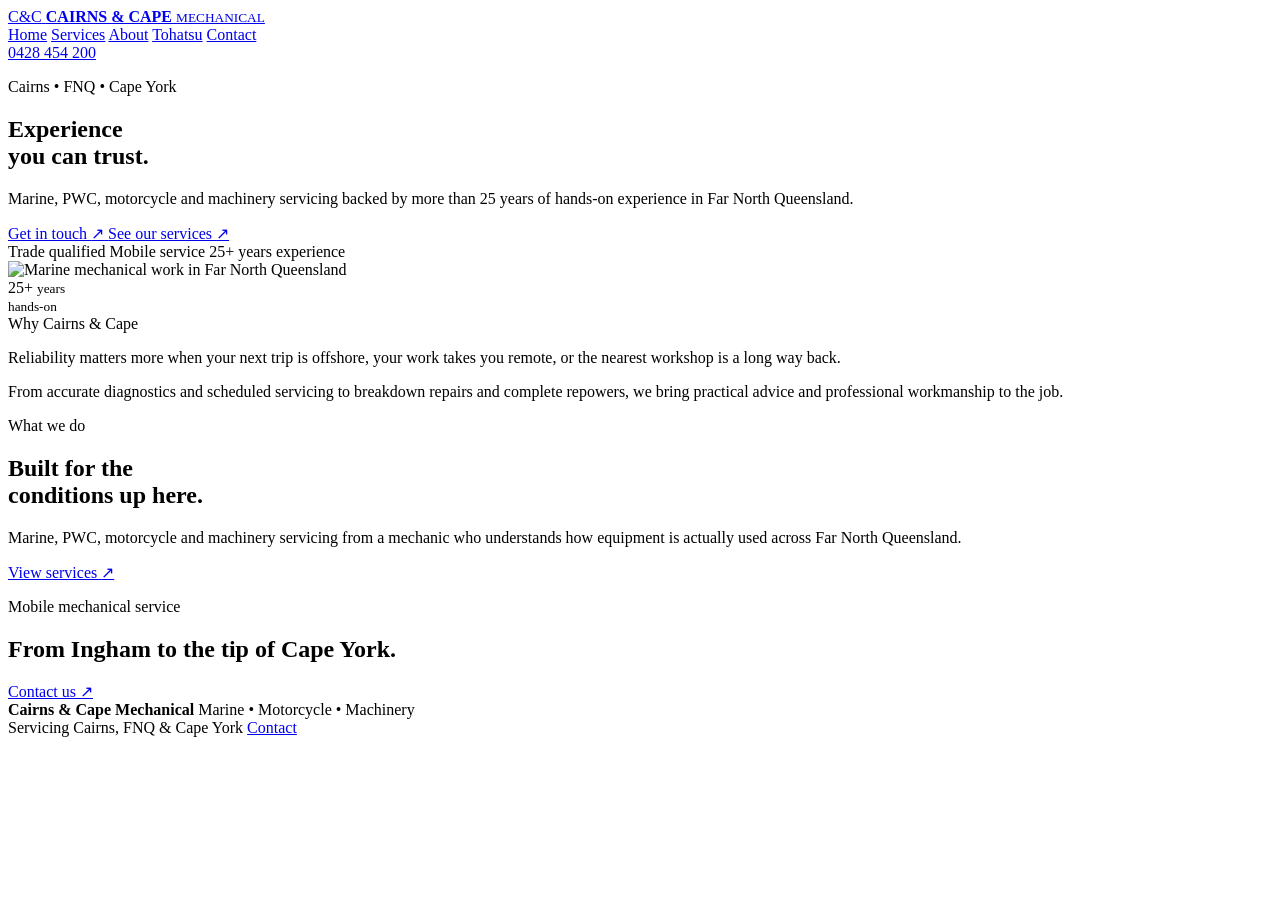
==== commit 4b2be3a6: "Revise HTML structure and improve SEO metadata Updated title and meta description for SEO improvemen" ====
--- a/index.html
+++ b/index.html
@@ -4,1476 +4,185 @@
   <meta charset="UTF-8">
   <meta name="viewport" content="width=device-width, initial-scale=1.0">
 
-  <title>Cairns & Cape Mechanical | Marine, PWC, Motorcycle & Machinery</title>
+  <title>Cairns & Cape Mechanical | Experience You Can Trust</title>
 
-  <meta name="description" content="Cairns & Cape Mechanical provides mobile marine, PWC, motorcycle and machinery servicing, diagnostics and repairs across Cairns, Far North Queensland and Cape York. Authorised Tohatsu Marine dealer.">
-  <meta name="keywords" content="Cairns mechanic, mobile mechanic Cairns, marine mechanic Cairns, Tohatsu dealer Cairns, PWC servicing Cairns, motorcycle mechanic Cairns, Cape York mechanic, outboard servicing, marine repairs FNQ">
-  <meta name="robots" content="index, follow">
-  <meta name="theme-color" content="#202925">
-
-  <meta property="og:title" content="Cairns & Cape Mechanical">
-  <meta property="og:description" content="Marine, PWC, motorcycle and machinery servicing across Cairns, FNQ and Cape York.">
-  <meta property="og:type" content="website">
-  <meta property="og:url" content="https://www.cairnsandcapemechanical.com.au/">
+  <meta name="description" content="Cairns & Cape Mechanical provides mobile marine, PWC, motorcycle and machinery servicing across Cairns, Far North Queensland and Cape York.">
 
   <link rel="canonical" href="https://www.cairnsandcapemechanical.com.au/">
 
   <link rel="preconnect" href="https://fonts.googleapis.com">
   <link rel="preconnect" href="https://fonts.gstatic.com" crossorigin>
-
   <link href="https://fonts.googleapis.com/css2?family=Barlow+Condensed:wght@500;600;700&family=Manrope:wght@400;500;600;700&display=swap" rel="stylesheet">
 
-  <style>
-    :root {
-      --ink: #17201e;
-      --muted: #5f6864;
-      --paper: #f1eee7;
-      --warm: #e4dfd4;
-      --cream: #f8f6f0;
-      --line: #c9c5bc;
-      --accent: #b94d2d;
-      --dark: #202925;
-      --white: #fffdf8;
-    }
-
-    * {
-      box-sizing: border-box;
-    }
-
-    html {
-      scroll-behavior: smooth;
-    }
-
-    body {
-      margin: 0;
-      background: var(--paper);
-      color: var(--ink);
-      font-family: "Manrope", Arial, sans-serif;
-      font-size: 16px;
-      line-height: 1.65;
-    }
-
-    body,
-    button,
-    a {
-      -webkit-font-smoothing: antialiased;
-    }
-
-    a {
-      color: inherit;
-      text-decoration: none;
-    }
-
-    img {
-      display: block;
-      width: 100%;
-      height: 100%;
-      object-fit: cover;
-    }
-
-    /* -------------------------
-       HEADER
-    ------------------------- */
-
-    .site-header {
-      position: sticky;
-      top: 0;
-      z-index: 100;
-      background: rgba(241, 238, 231, 0.96);
-      border-bottom: 1px solid var(--line);
-      backdrop-filter: blur(10px);
-    }
-
-    .header-inner {
-      width: min(1240px, calc(100% - 48px));
-      min-height: 82px;
-      margin: 0 auto;
-
-      display: flex;
-      align-items: center;
-      justify-content: space-between;
-      gap: 32px;
-    }
-
-    .brand {
-      display: inline-flex;
-      align-items: center;
-      gap: 11px;
-      line-height: 1;
-    }
-
-    .brand-mark {
-      width: 43px;
-      height: 43px;
-
-      border: 2px solid var(--ink);
-
-      display: grid;
-      place-items: center;
-
-      font-family: "Barlow Condensed", sans-serif;
-      font-size: 19px;
-      font-weight: 700;
-      letter-spacing: -0.03em;
-    }
-
-    .brand strong,
-    .brand small {
-      display: block;
-    }
-
-    .brand strong {
-      font-family: "Barlow Condensed", sans-serif;
-      font-size: 20px;
-      letter-spacing: 0.05em;
-    }
-
-    .brand small {
-      margin-top: 3px;
-      font-size: 9px;
-      font-weight: 700;
-      letter-spacing: 0.25em;
-    }
-
-    nav {
-      display: flex;
-      gap: 30px;
-
-      font-size: 13px;
-      font-weight: 700;
-    }
-
-    nav a {
-      position: relative;
-    }
-
-    nav a::after {
-      content: "";
-
-      position: absolute;
-      left: 0;
-      bottom: -5px;
-
-      width: 0;
-      height: 1px;
-
-      background: currentColor;
-
-      transition: width 0.2s ease;
-    }
-
-    nav a:hover::after {
-      width: 100%;
-    }
-
-    .header-call {
-      font-size: 13px;
-      font-weight: 700;
-      white-space: nowrap;
-    }
-
-    /* -------------------------
-       GENERAL
-    ------------------------- */
-
-    .eyebrow,
-    .card-number {
-      margin: 0 0 15px;
-
-      font-size: 11px;
-      font-weight: 700;
-      line-height: 1.2;
-      letter-spacing: 0.2em;
-      text-transform: uppercase;
-    }
-
-    .eyebrow {
-      color: var(--accent);
-    }
-
-    h1,
-    h2,
-    h3 {
-      margin: 0;
-
-      font-family: "Barlow Condensed", sans-serif;
-      font-weight: 600;
-      letter-spacing: -0.025em;
-      line-height: 0.94;
-    }
-
-    /* -------------------------
-       HERO
-    ------------------------- */
-
-    .hero {
-      width: min(1240px, calc(100% - 48px));
-
-      min-height: 690px;
-
-      margin: 0 auto;
-
-      display: grid;
-      grid-template-columns: 1.05fr 0.95fr;
-
-      gap: 7vw;
-
-      align-items: center;
-
-      padding: 74px 0 90px;
-    }
-
-    .hero-copy {
-      max-width: 650px;
-    }
-
-    h1 {
-      max-width: 680px;
-
-      font-size: clamp(68px, 8vw, 122px);
-
-      text-transform: uppercase;
-    }
-
-    .hero-lede {
-      max-width: 580px;
-
-      margin: 31px 0 0;
-
-      color: var(--muted);
-
-      font-size: 19px;
-      line-height: 1.65;
-    }
-
-    .hero-actions {
-      display: flex;
-      align-items: center;
-
-      gap: 26px;
-
-      margin-top: 36px;
-    }
-
-    .button {
-      min-height: 52px;
-
-      padding: 0 23px;
-
-      display: inline-flex;
-      align-items: center;
-      justify-content: center;
-
-      gap: 12px;
-
-      border: 1px solid transparent;
-
-      font-size: 12px;
-      font-weight: 700;
-
-      letter-spacing: 0.06em;
-      text-transform: uppercase;
-
-      transition:
-        transform 0.2s ease,
-        background 0.2s ease;
-    }
-
-    .button:hover {
-      transform: translateY(-2px);
-    }
-
-    .button-dark {
-      background: var(--dark);
-      color: var(--white);
-    }
-
-    .button-light {
-      border-color: rgba(255, 255, 255, 0.45);
-      color: var(--white);
-    }
-
-    .text-link,
-    .card-link {
-      font-size: 12px;
-      font-weight: 700;
-
-      text-transform: uppercase;
-      letter-spacing: 0.08em;
-    }
-
-    .hero-note {
-      margin-top: 70px;
-
-      display: flex;
-      flex-wrap: wrap;
-
-      gap: 10px 25px;
-
-      color: #68716d;
-
-      font-size: 11px;
-      font-weight: 700;
-
-      text-transform: uppercase;
-      letter-spacing: 0.08em;
-    }
-
-    .hero-note span {
-      position: relative;
-    }
-
-    .hero-note span:not(:last-child)::after {
-      content: "";
-
-      position: absolute;
-      right: -14px;
-      top: 50%;
-
-      width: 3px;
-      height: 3px;
-
-      border-radius: 50%;
-
-      background: var(--accent);
-    }
-
-    .hero-image-wrap {
-      position: relative;
-
-      height: 590px;
-
-      background: #b8b3a9;
-    }
-
-    .hero-image-wrap img {
-      filter: saturate(0.8) contrast(1.04);
-    }
-
-    .hero-stamp {
-      position: absolute;
-
-      left: -40px;
-      bottom: 36px;
-
-      width: 145px;
-      height: 145px;
-
-      padding: 22px;
-
-      background: var(--accent);
-      color: var(--white);
-
-      display: flex;
-      flex-direction: column;
-      justify-content: space-between;
-
-      transform: rotate(-4deg);
-    }
-
-    .hero-stamp span {
-      font-family: "Barlow Condensed", sans-serif;
-
-      font-size: 53px;
-      line-height: 0.75;
-    }
-
-    .hero-stamp small {
-      font-size: 10px;
-      font-weight: 700;
-
-      line-height: 1.25;
-
-      letter-spacing: 0.08em;
-      text-transform: uppercase;
-    }
-
-    /* -------------------------
-       INTRO
-    ------------------------- */
-
-    .intro-band {
-      width: min(1240px, calc(100% - 48px));
-
-      margin: 0 auto;
-
-      padding: 75px 0;
-
-      border-top: 1px solid var(--line);
-      border-bottom: 1px solid var(--line);
-
-      display: grid;
-
-      grid-template-columns: 0.75fr 1.25fr;
-
-      gap: 7vw;
-    }
-
-    .section-label {
-      font-family: "Barlow Condensed", sans-serif;
-
-      font-size: 25px;
-      font-weight: 600;
-
-      text-transform: uppercase;
-    }
-
-    .intro-text {
-      max-width: 720px;
-
-      display: grid;
-
-      grid-template-columns: 1fr 1fr;
-
-      gap: 38px;
-    }
-
-    .intro-text p {
-      margin: 0;
-
-      font-size: 17px;
-    }
-
-    /* -------------------------
-       SERVICES
-    ------------------------- */
-
-    .services-section {
-      width: min(1240px, calc(100% - 48px));
-
-      margin: 0 auto;
-
-      padding: 120px 0 130px;
-    }
-
-    .section-heading {
-      display: grid;
-
-      grid-template-columns: 1.2fr 0.8fr;
-
-      gap: 8vw;
-
-      align-items: end;
-
-      margin-bottom: 54px;
-    }
-
-    .section-heading h2,
-    .about-copy h2,
-    .coverage h2,
-    .contact-heading h2 {
-      max-width: 680px;
-
-      font-size: clamp(48px, 5.4vw, 78px);
-
-      text-transform: uppercase;
-    }
-
-    .section-heading > p {
-      margin: 0;
-
-      color: var(--muted);
-
-      font-size: 15px;
-    }
-
-    .service-grid {
-      display: grid;
-
-      grid-template-columns: repeat(3, 1fr);
-
-      gap: 20px;
-    }
-
-    .service-card {
-      min-width: 0;
-
-      background: var(--cream);
-
-      border: 1px solid var(--line);
-    }
-
-    .service-image {
-      height: 320px;
-
-      overflow: hidden;
-
-      background: var(--warm);
-    }
-
-    .service-image img {
-      transition: transform 0.5s ease;
-    }
-
-    .service-card:hover .service-image img {
-      transform: scale(1.035);
-    }
-
-    .service-content {
-      padding: 31px 30px 35px;
-    }
-
-    .card-number {
-      color: var(--accent);
-
-      margin-bottom: 22px;
-    }
-
-    .service-content h3 {
-      font-size: 37px;
-
-      text-transform: uppercase;
-    }
-
-    .service-content p:not(.card-number) {
-      min-height: 155px;
-
-      margin: 22px 0 30px;
-
-      color: var(--muted);
-
-      font-size: 14px;
-    }
-
-    .card-link {
-      display: inline-flex;
-      align-items: center;
-
-      gap: 9px;
-
-      border-bottom: 1px solid var(--ink);
-
-      padding-bottom: 5px;
-    }
-
-    /* -------------------------
-       ABOUT
-    ------------------------- */
-
-    .about-section {
-      background: var(--dark);
-      color: var(--white);
-
-      display: grid;
-
-      grid-template-columns: 1fr 1fr;
-    }
-
-    .about-image {
-      min-height: 720px;
-    }
-
-    .about-image img {
-      filter: saturate(0.7);
-    }
-
-    .about-copy {
-      padding: 105px clamp(40px, 8vw, 125px);
-
-      align-self: center;
-    }
-
-    .about-copy .eyebrow {
-      color: #df8a6f;
-    }
-
-    .about-copy h2 {
-      margin-bottom: 36px;
-    }
-
-    .about-copy > p:not(.eyebrow) {
-      max-width: 620px;
-
-      color: #c6ccc8;
-
-      font-size: 15px;
-    }
-
-    .training-list {
-      margin-top: 38px;
-
-      display: flex;
-
-      flex-wrap: wrap;
-
-      gap: 8px;
-    }
-
-    .training-list span {
-      padding: 8px 12px;
-
-      border: 1px solid #48514d;
-
-      color: #d7dcda;
-
-      font-size: 10px;
-      font-weight: 700;
-
-      letter-spacing: 0.08em;
-
-      text-transform: uppercase;
-    }
-
-    /* -------------------------
-       COVERAGE
-    ------------------------- */
-
-    .coverage {
-      background: var(--accent);
-      color: var(--white);
-    }
-
-    .coverage-inner {
-      width: min(1240px, calc(100% - 48px));
-
-      min-height: 390px;
-
-      margin: 0 auto;
-
-      padding: 78px 0;
-
-      display: grid;
-
-      grid-template-columns: 1.3fr 0.8fr auto;
-
-      align-items: end;
-
-      gap: 7vw;
-    }
-
-    .coverage .eyebrow {
-      color: #f8c3b1;
-    }
-
-    .coverage h2 {
-      max-width: 750px;
-    }
-
-    .coverage-inner > p {
-      margin: 0;
-
-      color: #f8d9cf;
-
-      font-size: 15px;
-    }
-
-    /* -------------------------
-       CONTACT
-    ------------------------- */
-
-    .contact-section {
-      width: min(1240px, calc(100% - 48px));
-
-      margin: 0 auto;
-
-      padding: 125px 0 110px;
-
-      display: grid;
-
-      grid-template-columns: 1fr 1fr;
-
-      gap: 9vw;
-    }
-
-    .contact-heading > p:last-child {
-      max-width: 510px;
-
-      color: var(--muted);
-
-      margin-top: 30px;
-    }
-
-    .contact-details {
-      border-top: 1px solid var(--line);
-    }
-
-    .contact-details a,
-    .contact-details address {
-      display: block;
-
-      padding: 23px 0;
-
-      border-bottom: 1px solid var(--line);
-
-      font-style: normal;
-
-      font-size: 19px;
-      font-weight: 600;
-    }
-
-    .contact-details span {
-      display: block;
-
-      margin-bottom: 5px;
-
-      color: var(--accent);
-
-      font-size: 10px;
-      font-weight: 700;
-
-      letter-spacing: 0.18em;
-
-      text-transform: uppercase;
-    }
-
-    .contact-details a:hover {
-      color: var(--accent);
-    }
-
-    /* -------------------------
-       FOOTER
-    ------------------------- */
-
-    .footer {
-      width: min(1240px, calc(100% - 48px));
-
-      margin: 0 auto;
-
-      padding: 30px 0 42px;
-
-      border-top: 1px solid var(--line);
-
-      display: flex;
-
-      align-items: center;
-      justify-content: space-between;
-
-      gap: 30px;
-
-      color: #69716d;
-
-      font-size: 10px;
-      font-weight: 700;
-
-      letter-spacing: 0.08em;
-
-      text-transform: uppercase;
-    }
-
-    .footer strong,
-    .footer span {
-      display: block;
-    }
-
-    .footer strong {
-      color: var(--ink);
-
-      margin-bottom: 4px;
-
-      font-family: "Barlow Condensed", sans-serif;
-
-      font-size: 18px;
-
-      letter-spacing: 0.05em;
-    }
-
-    .footer-right {
-      display: flex;
-
-      align-items: center;
-
-      gap: 30px;
-    }
-
-    .footer-right a {
-      color: var(--ink);
-    }
-
-    /* -------------------------
-       RESPONSIVE
-    ------------------------- */
-
-    @media (max-width: 900px) {
-
-      .header-inner {
-        width: min(100% - 34px, 1240px);
-      }
-
-      nav {
-        display: none;
-      }
-
-      .hero,
-      .intro-band,
-      .section-heading,
-      .about-section,
-      .coverage-inner,
-      .contact-section {
-        grid-template-columns: 1fr;
-      }
-
-      .hero {
-        width: min(100% - 34px, 1240px);
-
-        padding-top: 55px;
-
-        gap: 55px;
-      }
-
-      .hero-image-wrap {
-        height: min(600px, 90vw);
-      }
-
-      .hero-stamp {
-        left: 18px;
-      }
-
-      .intro-band {
-        width: min(100% - 34px, 1240px);
-
-        gap: 25px;
-      }
-
-      .intro-text {
-        max-width: none;
-      }
-
-      .services-section {
-        width: min(100% - 34px, 1240px);
-
-        padding: 90px 0;
-      }
-
-      .service-grid {
-        grid-template-columns: 1fr;
-      }
-
-      .service-image {
-        height: min(500px, 70vw);
-      }
-
-      .service-content p:not(.card-number) {
-        min-height: auto;
-      }
-
-      .about-image {
-        min-height: 520px;
-      }
-
-      .about-copy {
-        padding: 80px max(25px, 6vw);
-      }
-
-      .coverage-inner {
-        width: min(100% - 34px, 1240px);
-
-        gap: 35px;
-
-        align-items: start;
-      }
-
-      .contact-section {
-        width: min(100% - 34px, 1240px);
-
-        padding: 90px 0;
-
-        gap: 55px;
-      }
-
-      .footer {
-        width: min(100% - 34px, 1240px);
-
-        align-items: flex-start;
-      }
-    }
-
-    @media (max-width: 600px) {
-
-      body {
-        font-size: 15px;
-      }
-
-      .header-inner {
-        min-height: 72px;
-      }
-
-      .brand strong {
-        font-size: 17px;
-      }
-
-      .header-call {
-        font-size: 11px;
-      }
-
-      .hero {
-        padding: 48px 0 70px;
-      }
-
-      h1 {
-        font-size: clamp(59px, 18vw, 92px);
-      }
-
-      .hero-lede {
-        font-size: 16px;
-
-        margin-top: 25px;
-      }
-
-      .hero-actions {
-        align-items: flex-start;
-
-        flex-direction: column;
-
-        gap: 20px;
-      }
-
-      .hero-note {
-        margin-top: 48px;
-
-        gap: 8px 20px;
-      }
-
-      .intro-text {
-        grid-template-columns: 1fr;
-
-        gap: 16px;
-      }
-
-      .section-heading h2,
-      .about-copy h2,
-      .coverage h2,
-      .contact-heading h2 {
-        font-size: 53px;
-      }
-
-      .service-image {
-        height: 390px;
-      }
-
-      .about-image {
-        min-height: 400px;
-      }
-
-      .coverage-inner {
-        padding: 65px 0;
-      }
-
-      .footer,
-      .footer-right {
-        flex-direction: column;
-      }
-
-      .footer {
-        gap: 20px;
-      }
-    }
-  </style>
+  <link rel="stylesheet" href="styles.css">
 </head>
 
 <body>
 
-  <header class="site-header">
+<header class="site-header">
+  <div class="header-inner">
 
-    <div class="header-inner">
+    <a class="brand" href="index.html">
+      <span class="brand-mark">C&C</span>
+      <span>
+        <strong>CAIRNS & CAPE</strong>
+        <small>MECHANICAL</small>
+      </span>
+    </a>
 
-      <a
-        class="brand"
-        href="#top"
-        aria-label="Cairns and Cape Mechanical home"
-      >
-        <span class="brand-mark">C&C</span>
+    <nav>
+      <a class="active" href="index.html">Home</a>
+      <a href="services.html">Services</a>
+      <a href="about.html">About</a>
+      <a href="tohatsu.html">Tohatsu</a>
+      <a href="contact.html">Contact</a>
+    </nav>
 
-        <span>
-          <strong>CAIRNS & CAPE</strong>
-          <small>MECHANICAL</small>
-        </span>
-      </a>
+    <a class="header-call" href="tel:0428454200">
+      0428 454 200
+    </a>
 
-      <nav aria-label="Main navigation">
-        <a href="#services">Services</a>
-        <a href="#about">About</a>
-        <a href="#tohatsu">Tohatsu</a>
-        <a href="#contact">Contact</a>
-      </nav>
-
-      <a
-        class="header-call"
-        href="tel:0428454200"
-      >
-        0428 454 200
-      </a>
-
-    </div>
-
-  </header>
+  </div>
+</header>
 
 
-  <main id="top">
+<main>
 
-    <!-- HERO -->
+  <section class="home-hero">
 
-    <section class="hero">
+    <div class="hero-copy">
 
-      <div class="hero-copy">
+      <p class="eyebrow">Cairns • FNQ • Cape York</p>
 
-        <p class="eyebrow">
-          Cairns • FNQ • Cape York
-        </p>
+      <h1>
+        Experience<br>
+        you can trust.
+      </h1>
 
-        <h1>
-          Experience<br>
-          you can trust.
-        </h1>
+      <p class="hero-lede">
+        Marine, PWC, motorcycle and machinery servicing backed by more than
+        25 years of hands-on experience in Far North Queensland.
+      </p>
 
-        <p class="hero-lede">
-          Marine, PWC, motorcycle and machinery servicing backed by more than
-          25 years of hands-on experience in Far North Queensland.
-        </p>
+      <div class="hero-actions">
 
-        <div class="hero-actions">
+        <a class="button button-dark" href="contact.html">
+          Get in touch <span>↗</span>
+        </a>
 
-          <a
-            class="button button-dark"
-            href="tel:0428454200"
-          >
-            Call the mechanic
-            <span>↗</span>
-          </a>
-
-          <a
-            class="text-link"
-            href="#services"
-          >
-            See what we service
-            <span>↗</span>
-          </a>
-
-        </div>
-
-        <div class="hero-note">
-          <span>Trade qualified</span>
-          <span>Mobile service</span>
-          <span>25+ years experience</span>
-        </div>
-
-      </div>
-
-
-      <div class="hero-image-wrap">
-
-        <img
-          src="https://static.wixstatic.com/media/f17b6c_c73c682acff74350b49a8289d63575ab~mv2.jpeg/v1/fill/w_342,h_600,al_c,q_80,usm_0.66_1.00_0.01,enc_avif,quality_auto/f17b6c_c73c682acff74350b49a8289d63575ab~mv2.jpeg"
-          alt="Marine mechanical work in Far North Queensland"
-        >
-
-        <div class="hero-stamp">
-          <span>25+</span>
-
-          <small>
-            years<br>
-            hands-on
-          </small>
-        </div>
-
-      </div>
-
-    </section>
-
-
-    <!-- INTRO -->
-
-    <section class="intro-band">
-
-      <div class="section-label">
-        Why Cairns & Cape
-      </div>
-
-      <div class="intro-text">
-
-        <p>
-          Reliability matters more when your next trip is offshore, your
-          work takes you remote, or the nearest workshop is a long way back.
-        </p>
-
-        <p>
-          From accurate diagnostics and scheduled servicing to breakdown
-          repairs and complete repowers, we bring practical advice and
-          professional workmanship to the job.
-        </p>
-
-      </div>
-
-    </section>
-
-
-    <!-- SERVICES -->
-
-    <section
-      id="services"
-      class="services-section"
-    >
-
-      <div class="section-heading">
-
-        <div>
-
-          <p class="eyebrow">
-            What we do
-          </p>
-
-          <h2>
-            Built for the<br>
-            conditions up here.
-          </h2>
-
-        </div>
-
-        <p>
-          Workshop jobs, field work and mobile marine servicing across a
-          region where equipment needs to earn its keep.
-        </p>
-
-      </div>
-
-
-      <div class="service-grid">
-
-
-        <!-- MARINE -->
-
-        <article class="service-card">
-
-          <div class="service-image">
-
-            <img
-              src="https://static.wixstatic.com/media/f17b6c_2c324b13b0574396ade6fd04b43f2c76~mv2.jpeg/v1/fill/w_263,h_341,al_c,q_80,usm_0.66_1.00_0.01,enc_avif,quality_auto/f17b6c_2c324b13b0574396ade6fd04b43f2c76~mv2.jpeg"
-              alt="Marine servicing and boat repairs"
-              loading="lazy"
-            >
-
-          </div>
-
-          <div class="service-content">
-
-            <p class="card-number">
-              01 / Marine & PWC
-            </p>
-
-            <h3>
-              Keep your boat ready for the water.
-            </h3>
-
-            <p>
-              Log book maintenance, scheduled servicing, diagnostics,
-              fit-ups, accessory installations, rewires, motor replacements,
-              gearbox and trim rebuilds, insurance repairs and more.
-            </p>
-
-            <a
-              href="#contact"
-              class="card-link"
-            >
-              Talk about your boat
-              <span>↗</span>
-            </a>
-
-          </div>
-
-        </article>
-
-
-        <!-- MOTORCYCLES -->
-
-        <article class="service-card">
-
-          <div class="service-image">
-
-            <img
-              src="https://static.wixstatic.com/media/f17b6c_72d9208a827a4763b8dc6d4e0db96b1e~mv2.jpeg/v1/fill/w_278,h_341,al_c,q_80,usm_0.66_1.00_0.01,enc_avif,quality_auto/f17b6c_72d9208a827a4763b8dc6d4e0db96b1e~mv2.jpeg"
-              alt="Motorcycle servicing and suspension work"
-              loading="lazy"
-            >
-
-          </div>
-
-          <div class="service-content">
-
-            <p class="card-number">
-              02 / Motorcycles & SXS
-            </p>
-
-            <h3>
-              Service, repair and performance work.
-            </h3>
-
-            <p>
-              From routine servicing and repairs to suspension rebuilds,
-              valving, performance work, complete rebuilds and tyres.
-              Experience across Yamaha, Husqvarna, Kawasaki and Can-Am.
-            </p>
-
-            <a
-              href="#contact"
-              class="card-link"
-            >
-              Book a service
-              <span>↗</span>
-            </a>
-
-          </div>
-
-        </article>
-
-
-        <!-- TOHATSU -->
-
-        <article
-          id="tohatsu"
-          class="service-card"
-        >
-
-          <div class="service-image">
-
-            <img
-              src="https://static.wixstatic.com/media/f17b6c_c7ab2d10982340e7ba0cc7fe3c88c8b0~mv2.jpeg/v1/fill/w_249,h_332,al_c,q_80,usm_0.66_1.00_0.01,enc_avif,quality_auto/f17b6c_c7ab2d10982340e7ba0cc7fe3c88c8b0~mv2.jpeg"
-              alt="New Tohatsu outboard motor"
-              loading="lazy"
-            >
-
-          </div>
-
-          <div class="service-content">
-
-            <p class="card-number">
-              03 / Tohatsu Marine
-            </p>
-
-            <h3>
-              New outboards, fitted and supported properly.
-            </h3>
-
-            <p>
-              Cairns & Cape Mechanical is an authorised Tohatsu Marine
-              dealer. We supply, install, service and repair Tohatsu
-              outboards, while also servicing other major outboard brands.
-            </p>
-
-            <a
-              href="#contact"
-              class="card-link"
-            >
-              Ask about a repower
-              <span>↗</span>
-            </a>
-
-          </div>
-
-        </article>
-
-      </div>
-
-    </section>
-
-
-    <!-- ABOUT -->
-
-    <section
-      id="about"
-      class="about-section"
-    >
-
-      <div class="about-image">
-
-        <img
-          src="https://static.wixstatic.com/media/f17b6c_21543ec51d2646f799bc3931e57b469d~mv2.jpeg/v1/fill/w_503,h_378,al_c,q_80,usm_0.66_1.00_0.01,enc_avif,quality_auto/f17b6c_21543ec51d2646f799bc3931e57b469d~mv2.jpeg"
-          alt="Cairns and Cape Mechanical workshop and equipment"
-          loading="lazy"
-        >
-
-      </div>
-
-
-      <div class="about-copy">
-
-        <p class="eyebrow">
-          About the business
-        </p>
-
-        <h2>
-          Knowledge earned in the real world.
-        </h2>
-
-        <p>
-          Cairns and Cape Mechanical was built around a simple idea:
-          good mechanical work should leave you confident about what happens
-          after you leave the workshop.
-        </p>
-
-        <p>
-          With more than 25 years in the industry, our experience spans
-          marine, PWC, motorcycles and machinery. That includes OEM training
-          with Yamaha, Husqvarna, Kawasaki, Can-Am, Sea-Doo, Caterpillar and
-          Hitachi.
-        </p>
-
-        <p>
-          Growing up around the water and working across Cape York and Far
-          North Queensland means we understand the environments this
-          equipment is actually used in — not just the workshop manual.
-        </p>
-
-
-        <div class="training-list">
-
-          <span>Yamaha OEM trained</span>
-          <span>Husqvarna</span>
-          <span>Kawasaki</span>
-          <span>Can-Am</span>
-          <span>Sea-Doo</span>
-          <span>Caterpillar</span>
-          <span>Hitachi</span>
-
-        </div>
-
-      </div>
-
-    </section>
-
-
-    <!-- COVERAGE -->
-
-    <section class="coverage">
-
-      <div class="coverage-inner">
-
-        <div>
-
-          <p class="eyebrow">
-            Mobile mechanical service
-          </p>
-
-          <h2>
-            From Ingham to the tip of Cape York.
-          </h2>
-
-        </div>
-
-        <p>
-          On the water, on the road or on site, we travel to where the work
-          is. For larger jobs, our fully equipped workshop is ready too.
-        </p>
-
-        <a
-          class="button button-light"
-          href="#contact"
-        >
-          Get in touch
-          <span>↗</span>
+        <a class="text-link" href="services.html">
+          See our services <span>↗</span>
         </a>
 
       </div>
 
-    </section>
-
-
-    <!-- CONTACT -->
-
-    <section
-      id="contact"
-      class="contact-section"
-    >
-
-      <div class="contact-heading">
-
-        <p class="eyebrow">
-          Contact
-        </p>
-
-        <h2>
-          Tell us what needs fixing.
-        </h2>
-
-        <p>
-          Call, email or send through the details of your equipment and
-          we'll work out the next step.
-        </p>
-
+      <div class="hero-note">
+        <span>Trade qualified</span>
+        <span>Mobile service</span>
+        <span>25+ years experience</span>
       </div>
-
-
-      <div class="contact-details">
-
-        <a href="tel:0428454200">
-
-          <span>
-            Phone
-          </span>
-
-          0428 454 200
-
-        </a>
-
-
-        <a href="tel:0417472175">
-
-          <span>
-            Phone
-          </span>
-
-          0417 472 175
-
-        </a>
-
-
-        <a href="mailto:cairnsandcapemechanical@gmail.com">
-
-          <span>
-            Email
-          </span>
-
-          cairnsandcapemechanical@gmail.com
-
-        </a>
-
-
-        <address>
-
-          <span>
-            Workshop
-          </span>
-
-          17 Tom Carr Cl<br>
-          Babinda QLD 4861
-
-        </address>
-
-      </div>
-
-    </section>
-
-  </main>
-
-
-  <!-- FOOTER -->
-
-  <footer class="footer">
-
-    <div>
-
-      <strong>
-        Cairns & Cape Mechanical
-      </strong>
-
-      <span>
-        Marine • Motorcycle • Machinery
-      </span>
 
     </div>
 
 
-    <div class="footer-right">
+    <div class="hero-image-wrap">
 
-      <span>
-        Servicing Cairns, FNQ & Cape York
-      </span>
+      <img
+        src="https://static.wixstatic.com/media/f17b6c_c73c682acff74350b49a8289d63575ab~mv2.jpeg/v1/fill/w_342,h_600,al_c,q_80,usm_0.66_1.00_0.01,enc_avif,quality_auto/f17b6c_c73c682acff74350b49a8289d63575ab~mv2.jpeg"
+        alt="Marine mechanical work in Far North Queensland"
+      >
 
-      <a href="#top">
-        Back to top ↑
-      </a>
+      <div class="hero-stamp">
+        <span>25+</span>
+        <small>years<br>hands-on</small>
+      </div>
 
     </div>
 
-  </footer>
+  </section>
+
+
+  <section class="intro-band">
+
+    <div class="section-label">
+      Why Cairns & Cape
+    </div>
+
+    <div class="intro-text">
+
+      <p>
+        Reliability matters more when your next trip is offshore, your work
+        takes you remote, or the nearest workshop is a long way back.
+      </p>
+
+      <p>
+        From accurate diagnostics and scheduled servicing to breakdown repairs
+        and complete repowers, we bring practical advice and professional
+        workmanship to the job.
+      </p>
+
+    </div>
+
+  </section>
+
+
+  <section class="feature-section">
+
+    <div>
+      <p class="eyebrow">What we do</p>
+
+      <h2>
+        Built for the<br>
+        conditions up here.
+      </h2>
+    </div>
+
+    <div class="feature-text">
+      <p>
+        Marine, PWC, motorcycle and machinery servicing from a mechanic who
+        understands how equipment is actually used across Far North Queensland.
+      </p>
+
+      <a class="button button-dark" href="services.html">
+        View services <span>↗</span>
+      </a>
+    </div>
+
+  </section>
+
+
+  <section class="dark-strip">
+
+    <div>
+      <p class="eyebrow">Mobile mechanical service</p>
+
+      <h2>
+        From Ingham to the tip of Cape York.
+      </h2>
+    </div>
+
+    <a class="button button-light" href="contact.html">
+      Contact us <span>↗</span>
+    </a>
+
+  </section>
+
+</main>
+
+
+<footer class="footer">
+
+  <div>
+    <strong>Cairns & Cape Mechanical</strong>
+    <span>Marine • Motorcycle • Machinery</span>
+  </div>
+
+  <div class="footer-right">
+    <span>Servicing Cairns, FNQ & Cape York</span>
+    <a href="contact.html">Contact</a>
+  </div>
+
+</footer>
 
 </body>
 </html>
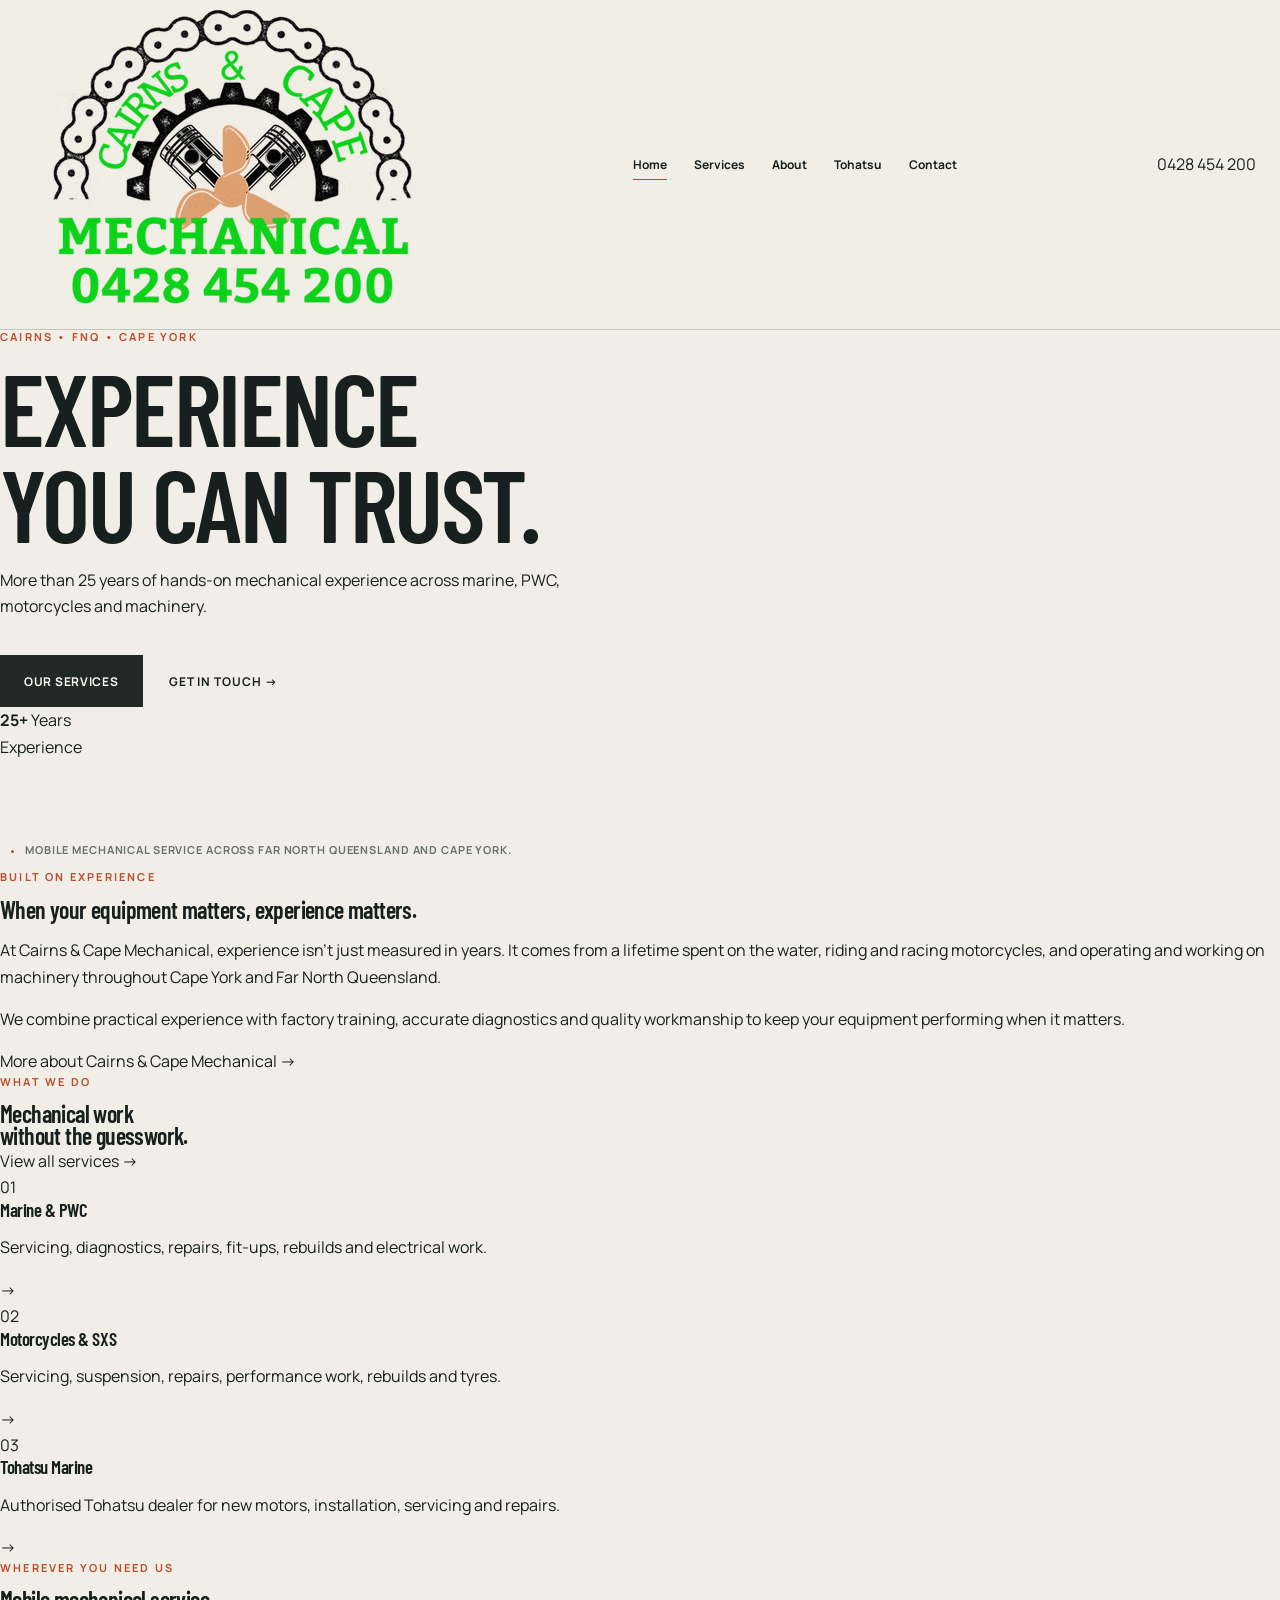
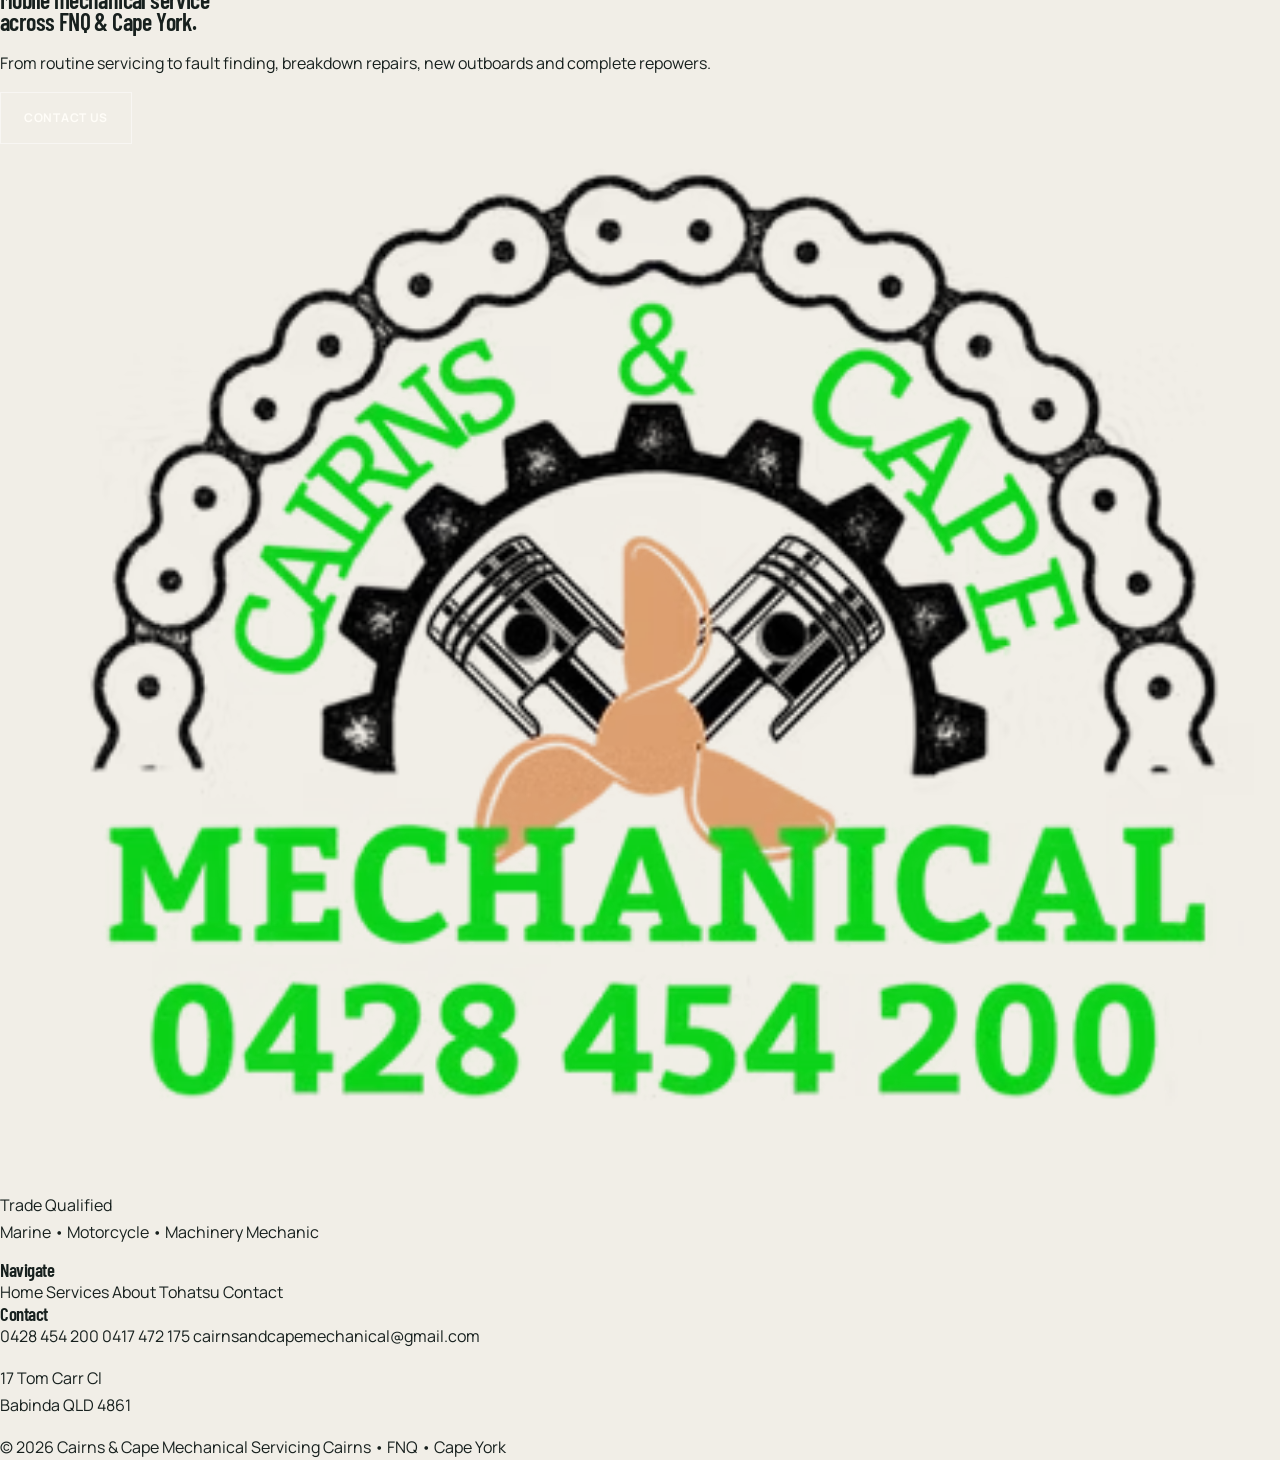
==== commit a957efd1: "Refactor index.html for SEO and structure improvements Updated the HTML structure and content for be" ====
--- a/index.html
+++ b/index.html
@@ -1,18 +1,28 @@
 <!DOCTYPE html>
-<html lang="en-AU">
+<html lang="en">
 <head>
   <meta charset="UTF-8">
   <meta name="viewport" content="width=device-width, initial-scale=1.0">
 
   <title>Cairns & Cape Mechanical | Experience You Can Trust</title>
 
-  <meta name="description" content="Cairns & Cape Mechanical provides mobile marine, PWC, motorcycle and machinery servicing across Cairns, Far North Queensland and Cape York.">
+  <meta
+    name="description"
+    content="Cairns & Cape Mechanical provides marine, PWC, motorcycle, SXS and machinery servicing, diagnostics and repairs across Cairns, Far North Queensland and Cape York."
+  >
+
+  <meta name="robots" content="index, follow">
+  <meta name="theme-color" content="#f5f1e8">
 
   <link rel="canonical" href="https://www.cairnsandcapemechanical.com.au/">
 
   <link rel="preconnect" href="https://fonts.googleapis.com">
   <link rel="preconnect" href="https://fonts.gstatic.com" crossorigin>
-  <link href="https://fonts.googleapis.com/css2?family=Barlow+Condensed:wght@500;600;700&family=Manrope:wght@400;500;600;700&display=swap" rel="stylesheet">
+
+  <link
+    href="https://fonts.googleapis.com/css2?family=Barlow+Condensed:wght@500;600;700&family=Manrope:wght@400;500;600;700&display=swap"
+    rel="stylesheet"
+  >
 
   <link rel="stylesheet" href="styles.css">
 </head>
@@ -22,15 +32,15 @@
 <header class="site-header">
   <div class="header-inner">
 
-    <a class="brand" href="index.html">
-      <span class="brand-mark">C&C</span>
-      <span>
-        <strong>CAIRNS & CAPE</strong>
-        <small>MECHANICAL</small>
-      </span>
+    <a class="brand" href="index.html" aria-label="Cairns & Cape Mechanical home">
+      <img
+        src="logo.png"
+        alt="Cairns & Cape Mechanical"
+        class="site-logo"
+      >
     </a>
 
-    <nav>
+    <nav class="main-nav" aria-label="Main navigation">
       <a class="active" href="index.html">Home</a>
       <a href="services.html">Services</a>
       <a href="about.html">About</a>
@@ -38,7 +48,7 @@
       <a href="contact.html">Contact</a>
     </nav>
 
-    <a class="header-call" href="tel:0428454200">
+    <a class="header-phone" href="tel:0428454200">
       0428 454 200
     </a>
 
@@ -48,138 +58,252 @@
 
 <main>
 
-  <section class="home-hero">
-
-    <div class="hero-copy">
-
-      <p class="eyebrow">Cairns • FNQ • Cape York</p>
-
-      <h1>
-        Experience<br>
-        you can trust.
-      </h1>
-
-      <p class="hero-lede">
-        Marine, PWC, motorcycle and machinery servicing backed by more than
-        25 years of hands-on experience in Far North Queensland.
+  <section class="hero">
+    <div class="hero-inner">
+
+      <div class="hero-copy">
+
+        <p class="eyebrow">Cairns • FNQ • Cape York</p>
+
+        <h1>
+          Experience<br>
+          you can trust.
+        </h1>
+
+        <p class="hero-text">
+          More than 25 years of hands-on mechanical experience across
+          marine, PWC, motorcycles and machinery.
+        </p>
+
+        <div class="hero-actions">
+          <a class="button button-dark" href="services.html">
+            Our services
+          </a>
+
+          <a class="text-link" href="contact.html">
+            Get in touch →
+          </a>
+        </div>
+
+      </div>
+
+      <div class="hero-side">
+
+        <div class="experience-stamp">
+          <strong>25+</strong>
+          <span>Years<br>Experience</span>
+        </div>
+
+        <div class="hero-note">
+          <span class="note-line"></span>
+          <p>
+            Mobile mechanical service across
+            Far North Queensland and Cape York.
+          </p>
+        </div>
+
+      </div>
+
+    </div>
+  </section>
+
+
+  <section class="intro-section">
+    <div class="content-grid">
+
+      <div>
+        <p class="eyebrow">Built on experience</p>
+
+        <h2>
+          When your equipment matters,
+          experience matters.
+        </h2>
+      </div>
+
+      <div class="intro-copy">
+        <p>
+          At Cairns & Cape Mechanical, experience isn't just measured
+          in years. It comes from a lifetime spent on the water, riding
+          and racing motorcycles, and operating and working on machinery
+          throughout Cape York and Far North Queensland.
+        </p>
+
+        <p>
+          We combine practical experience with factory training,
+          accurate diagnostics and quality workmanship to keep your
+          equipment performing when it matters.
+        </p>
+
+        <a class="arrow-link" href="about.html">
+          More about Cairns & Cape Mechanical →
+        </a>
+      </div>
+
+    </div>
+  </section>
+
+
+  <section class="service-preview">
+
+    <div class="section-heading">
+      <div>
+        <p class="eyebrow">What we do</p>
+
+        <h2>
+          Mechanical work<br>
+          without the guesswork.
+        </h2>
+      </div>
+
+      <a class="arrow-link" href="services.html">
+        View all services →
+      </a>
+    </div>
+
+
+    <div class="service-grid">
+
+      <a class="service-card" href="services.html#marine">
+
+        <div class="service-number">01</div>
+
+        <div>
+          <h3>Marine & PWC</h3>
+
+          <p>
+            Servicing, diagnostics, repairs, fit-ups,
+            rebuilds and electrical work.
+          </p>
+        </div>
+
+        <span class="card-arrow">→</span>
+
+      </a>
+
+
+      <a class="service-card" href="services.html#motorcycles">
+
+        <div class="service-number">02</div>
+
+        <div>
+          <h3>Motorcycles & SXS</h3>
+
+          <p>
+            Servicing, suspension, repairs, performance
+            work, rebuilds and tyres.
+          </p>
+        </div>
+
+        <span class="card-arrow">→</span>
+
+      </a>
+
+
+      <a class="service-card service-card-dark" href="tohatsu.html">
+
+        <div class="service-number">03</div>
+
+        <div>
+          <h3>Tohatsu Marine</h3>
+
+          <p>
+            Authorised Tohatsu dealer for new motors,
+            installation, servicing and repairs.
+          </p>
+        </div>
+
+        <span class="card-arrow">→</span>
+
+      </a>
+
+    </div>
+
+  </section>
+
+
+  <section class="dark-band">
+
+    <div class="dark-band-inner">
+
+      <p class="eyebrow">Wherever you need us</p>
+
+      <h2>
+        Mobile mechanical service<br>
+        across FNQ & Cape York.
+      </h2>
+
+      <p>
+        From routine servicing to fault finding, breakdown repairs,
+        new outboards and complete repowers.
       </p>
 
-      <div class="hero-actions">
-
-        <a class="button button-dark" href="contact.html">
-          Get in touch <span>↗</span>
-        </a>
-
-        <a class="text-link" href="services.html">
-          See our services <span>↗</span>
-        </a>
-
-      </div>
-
-      <div class="hero-note">
-        <span>Trade qualified</span>
-        <span>Mobile service</span>
-        <span>25+ years experience</span>
-      </div>
-
-    </div>
-
-
-    <div class="hero-image-wrap">
+      <a class="button button-light" href="contact.html">
+        Contact us
+      </a>
+
+    </div>
+
+  </section>
+
+</main>
+
+
+<footer class="site-footer">
+
+  <div class="footer-inner">
+
+    <div class="footer-brand">
 
       <img
-        src="https://static.wixstatic.com/media/f17b6c_c73c682acff74350b49a8289d63575ab~mv2.jpeg/v1/fill/w_342,h_600,al_c,q_80,usm_0.66_1.00_0.01,enc_avif,quality_auto/f17b6c_c73c682acff74350b49a8289d63575ab~mv2.jpeg"
-        alt="Marine mechanical work in Far North Queensland"
+        src="logo.png"
+        alt="Cairns & Cape Mechanical"
+        class="footer-logo"
       >
 
-      <div class="hero-stamp">
-        <span>25+</span>
-        <small>years<br>hands-on</small>
-      </div>
-
-    </div>
-
-  </section>
-
-
-  <section class="intro-band">
-
-    <div class="section-label">
-      Why Cairns & Cape
-    </div>
-
-    <div class="intro-text">
-
       <p>
-        Reliability matters more when your next trip is offshore, your work
-        takes you remote, or the nearest workshop is a long way back.
+        Trade Qualified<br>
+        Marine • Motorcycle • Machinery Mechanic
       </p>
 
+    </div>
+
+
+    <div class="footer-column">
+
+      <h3>Navigate</h3>
+
+      <a href="index.html">Home</a>
+      <a href="services.html">Services</a>
+      <a href="about.html">About</a>
+      <a href="tohatsu.html">Tohatsu</a>
+      <a href="contact.html">Contact</a>
+
+    </div>
+
+
+    <div class="footer-column">
+
+      <h3>Contact</h3>
+
+      <a href="tel:0428454200">0428 454 200</a>
+      <a href="tel:0417472175">0417 472 175</a>
+      <a href="mailto:cairnsandcapemechanical@gmail.com">
+        cairnsandcapemechanical@gmail.com
+      </a>
+
       <p>
-        From accurate diagnostics and scheduled servicing to breakdown repairs
-        and complete repowers, we bring practical advice and professional
-        workmanship to the job.
+        17 Tom Carr Cl<br>
+        Babinda QLD 4861
       </p>
 
     </div>
 
-  </section>
-
-
-  <section class="feature-section">
-
-    <div>
-      <p class="eyebrow">What we do</p>
-
-      <h2>
-        Built for the<br>
-        conditions up here.
-      </h2>
-    </div>
-
-    <div class="feature-text">
-      <p>
-        Marine, PWC, motorcycle and machinery servicing from a mechanic who
-        understands how equipment is actually used across Far North Queensland.
-      </p>
-
-      <a class="button button-dark" href="services.html">
-        View services <span>↗</span>
-      </a>
-    </div>
-
-  </section>
-
-
-  <section class="dark-strip">
-
-    <div>
-      <p class="eyebrow">Mobile mechanical service</p>
-
-      <h2>
-        From Ingham to the tip of Cape York.
-      </h2>
-    </div>
-
-    <a class="button button-light" href="contact.html">
-      Contact us <span>↗</span>
-    </a>
-
-  </section>
-
-</main>
-
-
-<footer class="footer">
-
-  <div>
-    <strong>Cairns & Cape Mechanical</strong>
-    <span>Marine • Motorcycle • Machinery</span>
   </div>
 
-  <div class="footer-right">
-    <span>Servicing Cairns, FNQ & Cape York</span>
-    <a href="contact.html">Contact</a>
+
+  <div class="footer-bottom">
+    <span>© 2026 Cairns & Cape Mechanical</span>
+    <span>Servicing Cairns • FNQ • Cape York</span>
   </div>
 
 </footer>
--- a/styles.css
+++ b/styles.css
@@ -0,0 +1,1195 @@
+:root {
+  --ink: #17201e;
+  --muted: #5f6864;
+  --paper: #f1eee7;
+  --warm: #e4dfd4;
+  --cream: #f8f6f0;
+  --line: #c9c5bc;
+  --accent: #b94d2d;
+  --dark: #202925;
+  --white: #fffdf8;
+}
+
+* {
+  box-sizing: border-box;
+}
+
+html {
+  scroll-behavior: smooth;
+}
+
+body {
+  margin: 0;
+  background: var(--paper);
+  color: var(--ink);
+  font-family: "Manrope", Arial, sans-serif;
+  font-size: 16px;
+  line-height: 1.65;
+}
+
+a {
+  color: inherit;
+  text-decoration: none;
+}
+
+img {
+  display: block;
+  width: 100%;
+  height: 100%;
+  object-fit: cover;
+}
+
+
+/* HEADER */
+
+.site-header {
+  position: sticky;
+  top: 0;
+  z-index: 100;
+
+  background: rgba(241, 238, 231, .96);
+
+  border-bottom: 1px solid var(--line);
+
+  backdrop-filter: blur(10px);
+}
+
+.header-inner {
+  width: min(1240px, calc(100% - 48px));
+
+  min-height: 82px;
+
+  margin: 0 auto;
+
+  display: flex;
+  align-items: center;
+  justify-content: space-between;
+
+  gap: 32px;
+}
+
+.brand {
+  display: inline-flex;
+  align-items: center;
+
+  gap: 11px;
+
+  line-height: 1;
+}
+
+.brand-mark {
+  width: 43px;
+  height: 43px;
+
+  border: 2px solid var(--ink);
+
+  display: grid;
+  place-items: center;
+
+  font-family: "Barlow Condensed", sans-serif;
+  font-size: 19px;
+  font-weight: 700;
+}
+
+.brand strong,
+.brand small {
+  display: block;
+}
+
+.brand strong {
+  font-family: "Barlow Condensed", sans-serif;
+  font-size: 20px;
+  letter-spacing: .05em;
+}
+
+.brand small {
+  margin-top: 3px;
+
+  font-size: 9px;
+  font-weight: 700;
+
+  letter-spacing: .25em;
+}
+
+nav {
+  display: flex;
+  gap: 27px;
+
+  font-size: 12px;
+  font-weight: 700;
+}
+
+nav a {
+  position: relative;
+}
+
+nav a::after {
+  content: "";
+
+  position: absolute;
+
+  left: 0;
+  bottom: -6px;
+
+  width: 0;
+  height: 1px;
+
+  background: var(--accent);
+
+  transition: width .2s ease;
+}
+
+nav a:hover::after,
+nav a.active::after {
+  width: 100%;
+}
+
+.header-call {
+  font-size: 13px;
+  font-weight: 700;
+  white-space: nowrap;
+}
+
+
+/* GENERAL */
+
+.eyebrow,
+.card-number {
+  margin: 0 0 15px;
+
+  color: var(--accent);
+
+  font-size: 11px;
+  font-weight: 700;
+
+  line-height: 1.2;
+
+  letter-spacing: .2em;
+
+  text-transform: uppercase;
+}
+
+h1,
+h2,
+h3 {
+  margin: 0;
+
+  font-family: "Barlow Condensed", sans-serif;
+
+  font-weight: 600;
+
+  letter-spacing: -.025em;
+
+  line-height: .94;
+}
+
+.button {
+  min-height: 52px;
+
+  padding: 0 23px;
+
+  display: inline-flex;
+  align-items: center;
+  justify-content: center;
+
+  gap: 12px;
+
+  border: 1px solid transparent;
+
+  font-size: 12px;
+  font-weight: 700;
+
+  letter-spacing: .06em;
+
+  text-transform: uppercase;
+
+  transition: transform .2s ease;
+}
+
+.button:hover {
+  transform: translateY(-2px);
+}
+
+.button-dark {
+  background: var(--dark);
+  color: var(--white);
+}
+
+.button-light {
+  border-color: rgba(255,255,255,.5);
+
+  color: var(--white);
+}
+
+.text-link {
+  font-size: 12px;
+  font-weight: 700;
+
+  letter-spacing: .08em;
+
+  text-transform: uppercase;
+}
+
+
+/* HOME HERO */
+
+.home-hero {
+  width: min(1240px, calc(100% - 48px));
+
+  min-height: 690px;
+
+  margin: 0 auto;
+
+  display: grid;
+
+  grid-template-columns: 1.05fr .95fr;
+
+  gap: 7vw;
+
+  align-items: center;
+
+  padding: 74px 0 90px;
+}
+
+.hero-copy {
+  max-width: 650px;
+}
+
+.hero-copy h1 {
+  max-width: 680px;
+
+  font-size: clamp(68px, 8vw, 122px);
+
+  text-transform: uppercase;
+}
+
+.hero-lede {
+  max-width: 580px;
+
+  margin: 31px 0 0;
+
+  color: var(--muted);
+
+  font-size: 19px;
+
+  line-height: 1.65;
+}
+
+.hero-actions {
+  display: flex;
+  align-items: center;
+
+  gap: 26px;
+
+  margin-top: 36px;
+}
+
+.hero-note {
+  margin-top: 70px;
+
+  display: flex;
+  flex-wrap: wrap;
+
+  gap: 10px 25px;
+
+  color: #68716d;
+
+  font-size: 11px;
+  font-weight: 700;
+
+  text-transform: uppercase;
+
+  letter-spacing: .08em;
+}
+
+.hero-note span {
+  position: relative;
+}
+
+.hero-note span:not(:last-child)::after {
+  content: "";
+
+  position: absolute;
+
+  right: -14px;
+  top: 50%;
+
+  width: 3px;
+  height: 3px;
+
+  border-radius: 50%;
+
+  background: var(--accent);
+}
+
+.hero-image-wrap {
+  position: relative;
+
+  height: 590px;
+
+  background: #b8b3a9;
+}
+
+.hero-image-wrap img {
+  filter: saturate(.8) contrast(1.04);
+}
+
+.hero-stamp {
+  position: absolute;
+
+  left: -40px;
+  bottom: 36px;
+
+  width: 145px;
+  height: 145px;
+
+  padding: 22px;
+
+  background: var(--accent);
+
+  color: var(--white);
+
+  display: flex;
+  flex-direction: column;
+  justify-content: space-between;
+
+  transform: rotate(-4deg);
+}
+
+.hero-stamp span {
+  font-family: "Barlow Condensed", sans-serif;
+
+  font-size: 53px;
+
+  line-height: .75;
+}
+
+.hero-stamp small {
+  font-size: 10px;
+  font-weight: 700;
+
+  line-height: 1.25;
+
+  letter-spacing: .08em;
+
+  text-transform: uppercase;
+}
+
+
+/* INTRO */
+
+.intro-band {
+  width: min(1240px, calc(100% - 48px));
+
+  margin: 0 auto;
+
+  padding: 75px 0;
+
+  border-top: 1px solid var(--line);
+  border-bottom: 1px solid var(--line);
+
+  display: grid;
+
+  grid-template-columns: .75fr 1.25fr;
+
+  gap: 7vw;
+}
+
+.section-label {
+  font-family: "Barlow Condensed", sans-serif;
+
+  font-size: 25px;
+
+  font-weight: 600;
+
+  text-transform: uppercase;
+}
+
+.intro-text {
+  max-width: 720px;
+
+  display: grid;
+
+  grid-template-columns: 1fr 1fr;
+
+  gap: 38px;
+}
+
+.intro-text p {
+  margin: 0;
+
+  font-size: 17px;
+}
+
+
+/* HOME FEATURE */
+
+.feature-section {
+  width: min(1240px, calc(100% - 48px));
+
+  margin: 0 auto;
+
+  padding: 130px 0;
+
+  display: grid;
+
+  grid-template-columns: 1.2fr .8fr;
+
+  gap: 8vw;
+}
+
+.feature-section h2 {
+  font-size: clamp(55px, 6vw, 90px);
+
+  text-transform: uppercase;
+}
+
+.feature-text {
+  align-self: end;
+}
+
+.feature-text p {
+  margin: 0 0 30px;
+
+  color: var(--muted);
+
+  font-size: 16px;
+}
+
+
+/* PAGE HERO */
+
+.page-hero {
+  width: min(1240px, calc(100% - 48px));
+
+  margin: 0 auto;
+
+  padding: 115px 0 105px;
+
+  border-bottom: 1px solid var(--line);
+}
+
+.page-hero h1 {
+  max-width: 900px;
+
+  font-size: clamp(65px, 8vw, 118px);
+
+  text-transform: uppercase;
+}
+
+.page-hero > p:last-child {
+  max-width: 650px;
+
+  margin: 38px 0 0;
+
+  color: var(--muted);
+
+  font-size: 18px;
+}
+
+
+/* SERVICES */
+
+.services-list {
+  width: min(1240px, calc(100% - 48px));
+
+  margin: 0 auto;
+
+  padding: 100px 0 130px;
+}
+
+.large-service {
+  display: grid;
+
+  grid-template-columns: .75fr 1.25fr;
+
+  min-height: 610px;
+
+  margin-bottom: 80px;
+
+  border-bottom: 1px solid var(--line);
+
+  padding-bottom: 80px;
+
+  gap: 8vw;
+}
+
+.large-service.reverse {
+  grid-template-columns: 1.25fr .75fr;
+}
+
+.large-service.reverse .service-photo {
+  order: 2;
+}
+
+.large-service.reverse .large-service-content {
+  order: 1;
+}
+
+.service-photo {
+  min-height: 550px;
+
+  background: var(--warm);
+}
+
+.large-service-content {
+  align-self: center;
+
+  max-width: 700px;
+}
+
+.large-service-content h2 {
+  font-size: clamp(50px, 5vw, 76px);
+
+  text-transform: uppercase;
+}
+
+.large-service-content > p:not(.card-number):not(.brands) {
+  color: var(--muted);
+
+  margin: 30px 0;
+
+  font-size: 15px;
+}
+
+.large-service-content ul {
+  margin: 30px 0;
+
+  padding: 0;
+
+  display: grid;
+
+  grid-template-columns: 1fr 1fr;
+
+  gap: 9px 30px;
+
+  list-style: none;
+}
+
+.large-service-content li {
+  padding-top: 9px;
+
+  border-top: 1px solid var(--line);
+
+  font-size: 13px;
+}
+
+.large-service-content li::before {
+  content: "— ";
+
+  color: var(--accent);
+}
+
+.brands {
+  font-weight: 700;
+
+  letter-spacing: .04em;
+
+  text-transform: uppercase;
+
+  font-size: 11px;
+}
+
+
+/* ABOUT */
+
+.about-main {
+  width: min(1240px, calc(100% - 48px));
+
+  margin: 0 auto;
+
+  padding: 100px 0 130px;
+
+  display: grid;
+
+  grid-template-columns: .9fr 1.1fr;
+
+  gap: 9vw;
+}
+
+.about-main-image {
+  height: 600px;
+}
+
+.about-main-copy {
+  align-self: center;
+
+  max-width: 680px;
+}
+
+.about-main-copy h2 {
+  font-size: clamp(50px, 5.5vw, 80px);
+
+  text-transform: uppercase;
+
+  margin-bottom: 35px;
+}
+
+.about-main-copy > p:not(.eyebrow) {
+  color: var(--muted);
+
+  font-size: 15px;
+}
+
+.experience-section {
+  width: min(1240px, calc(100% - 48px));
+
+  margin: 0 auto;
+
+  padding: 90px 0 130px;
+
+  border-top: 1px solid var(--line);
+
+  display: grid;
+
+  grid-template-columns: 1fr 1fr;
+
+  gap: 9vw;
+}
+
+.experience-section h2 {
+  font-size: clamp(50px, 5vw, 75px);
+
+  text-transform: uppercase;
+}
+
+.experience-copy {
+  align-self: end;
+}
+
+.experience-copy > p {
+  color: var(--muted);
+
+  font-size: 15px;
+}
+
+.training-grid {
+  display: grid;
+
+  grid-template-columns: repeat(2, 1fr);
+
+  margin-top: 35px;
+}
+
+.training-grid span {
+  padding: 15px 0;
+
+  border-top: 1px solid var(--line);
+
+  font-family: "Barlow Condensed", sans-serif;
+
+  font-size: 23px;
+
+  text-transform: uppercase;
+}
+
+
+/* TOHATSU */
+
+.tohatsu-hero {
+  width: min(1240px, calc(100% - 48px));
+
+  margin: 0 auto;
+
+  padding: 100px 0 130px;
+
+  display: grid;
+
+  grid-template-columns: 1fr .7fr;
+
+  gap: 10vw;
+
+  align-items: center;
+}
+
+.tohatsu-copy h1 {
+  font-size: clamp(70px, 8vw, 120px);
+
+  text-transform: uppercase;
+}
+
+.tohatsu-copy > p:not(.eyebrow) {
+  max-width: 600px;
+
+  margin: 35px 0;
+
+  color: var(--muted);
+
+  font-size: 18px;
+}
+
+.tohatsu-image {
+  height: 620px;
+
+  background: var(--warm);
+}
+
+.tohatsu-info {
+  width: min(1240px, calc(100% - 48px));
+
+  margin: 0 auto;
+
+  padding: 90px 0;
+
+  border-top: 1px solid var(--line);
+  border-bottom: 1px solid var(--line);
+
+  display: grid;
+
+  grid-template-columns: 1fr 1fr;
+
+  gap: 10vw;
+}
+
+.tohatsu-info h2 {
+  font-size: clamp(50px, 5vw, 76px);
+
+  text-transform: uppercase;
+}
+
+.tohatsu-info > div:last-child {
+  color: var(--muted);
+
+  font-size: 15px;
+}
+
+.tohatsu-services {
+  width: min(1240px, calc(100% - 48px));
+
+  margin: 0 auto;
+
+  padding: 100px 0 130px;
+
+  display: grid;
+
+  grid-template-columns: repeat(4, 1fr);
+
+  gap: 20px;
+}
+
+.tohatsu-service {
+  padding: 30px;
+
+  background: var(--cream);
+
+  border: 1px solid var(--line);
+}
+
+.tohatsu-service span {
+  color: var(--accent);
+
+  font-size: 11px;
+  font-weight: 700;
+
+  letter-spacing: .15em;
+}
+
+.tohatsu-service h3 {
+  margin: 40px 0 20px;
+
+  font-size: 38px;
+
+  text-transform: uppercase;
+}
+
+.tohatsu-service p {
+  color: var(--muted);
+
+  font-size: 14px;
+}
+
+
+/* CONTACT */
+
+.contact-hero {
+  padding-bottom: 110px;
+}
+
+.contact-page {
+  width: min(1240px, calc(100% - 48px));
+
+  margin: 0 auto;
+
+  padding: 110px 0 130px;
+
+  display: grid;
+
+  grid-template-columns: 1fr 1fr;
+
+  gap: 10vw;
+}
+
+.big-contact {
+  display: block;
+
+  margin: 25px 0;
+
+  font-family: "Barlow Condensed", sans-serif;
+
+  font-size: clamp(45px, 5vw, 72px);
+
+  line-height: .95;
+
+  border-bottom: 1px solid var(--line);
+
+  padding-bottom: 20px;
+}
+
+.big-contact:hover,
+.email-contact:hover {
+  color: var(--accent);
+}
+
+.email-contact {
+  display: inline-block;
+
+  margin-top: 15px;
+
+  font-size: 15px;
+  font-weight: 700;
+}
+
+.contact-location {
+  align-self: center;
+
+  padding: 45px;
+
+  background: var(--cream);
+
+  border: 1px solid var(--line);
+}
+
+.contact-location h2 {
+  margin-bottom: 25px;
+
+  font-size: 65px;
+
+  text-transform: uppercase;
+}
+
+.contact-location address {
+  margin-bottom: 30px;
+
+  font-style: normal;
+
+  font-size: 18px;
+}
+
+.contact-location > p:not(.eyebrow) {
+  color: var(--muted);
+
+  font-size: 14px;
+
+  margin-bottom: 30px;
+}
+
+.contact-coverage {
+  margin-top: 0;
+}
+
+
+/* DARK STRIP */
+
+.dark-strip {
+  min-height: 360px;
+
+  padding: 75px max(24px, calc((100% - 1240px) / 2));
+
+  background: var(--dark);
+
+  color: var(--white);
+
+  display: flex;
+
+  align-items: center;
+  justify-content: space-between;
+
+  gap: 60px;
+}
+
+.dark-strip h2 {
+  max-width: 800px;
+
+  font-size: clamp(50px, 6vw, 85px);
+
+  text-transform: uppercase;
+}
+
+.dark-strip .eyebrow {
+  color: #df8a6f;
+}
+
+
+/* FOOTER */
+
+.footer {
+  width: min(1240px, calc(100% - 48px));
+
+  margin: 0 auto;
+
+  padding: 30px 0 42px;
+
+  border-top: 1px solid var(--line);
+
+  display: flex;
+
+  align-items: center;
+  justify-content: space-between;
+
+  gap: 30px;
+
+  color: #69716d;
+
+  font-size: 10px;
+  font-weight: 700;
+
+  letter-spacing: .08em;
+
+  text-transform: uppercase;
+}
+
+.footer strong {
+  display: block;
+
+  color: var(--ink);
+
+  margin-bottom: 4px;
+
+  font-family: "Barlow Condensed", sans-serif;
+
+  font-size: 18px;
+
+  letter-spacing: .05em;
+}
+
+.footer-right {
+  display: flex;
+
+  align-items: center;
+
+  gap: 30px;
+}
+
+.footer-right a {
+  color: var(--ink);
+}
+
+
+/* RESPONSIVE */
+
+@media (max-width: 950px) {
+
+  .header-inner {
+    width: min(100% - 34px, 1240px);
+  }
+
+  nav {
+    gap: 15px;
+  }
+
+  .header-call {
+    display: none;
+  }
+
+  .home-hero,
+  .intro-band,
+  .feature-section,
+  .large-service,
+  .large-service.reverse,
+  .about-main,
+  .experience-section,
+  .tohatsu-hero,
+  .tohatsu-info,
+  .contact-page {
+    grid-template-columns: 1fr;
+  }
+
+  .home-hero {
+    width: min(100% - 34px, 1240px);
+
+    padding-top: 55px;
+
+    gap: 55px;
+  }
+
+  .hero-image-wrap {
+    height: min(600px, 90vw);
+  }
+
+  .hero-stamp {
+    left: 18px;
+  }
+
+  .intro-band,
+  .feature-section {
+    width: min(100% - 34px, 1240px);
+
+    gap: 35px;
+  }
+
+  .intro-text {
+    max-width: none;
+  }
+
+  .feature-section {
+    padding: 90px 0;
+  }
+
+  .page-hero,
+  .services-list,
+  .about-main,
+  .experience-section,
+  .tohatsu-hero,
+  .tohatsu-info,
+  .tohatsu-services,
+  .contact-page {
+    width: min(100% - 34px, 1240px);
+  }
+
+  .page-hero {
+    padding: 85px 0 80px;
+  }
+
+  .large-service,
+  .large-service.reverse {
+    gap: 45px;
+
+    margin-bottom: 65px;
+
+    padding-bottom: 65px;
+  }
+
+  .large-service.reverse .service-photo,
+  .large-service.reverse .large-service-content {
+    order: initial;
+  }
+
+  .service-photo {
+    min-height: 500px;
+  }
+
+  .about-main-image {
+    height: 500px;
+  }
+
+  .tohatsu-image {
+    height: 550px;
+  }
+
+  .tohatsu-services {
+    grid-template-columns: 1fr 1fr;
+  }
+
+  .dark-strip {
+    padding: 70px 25px;
+  }
+}
+
+
+@media (max-width: 650px) {
+
+  body {
+    font-size: 15px;
+  }
+
+  .header-inner {
+    min-height: 72px;
+  }
+
+  .brand strong {
+    font-size: 17px;
+  }
+
+  nav {
+    display: none;
+  }
+
+  .home-hero {
+    padding: 48px 0 70px;
+  }
+
+  .hero-copy h1,
+  .page-hero h1 {
+    font-size: clamp(58px, 17vw, 90px);
+  }
+
+  .hero-lede {
+    font-size: 16px;
+  }
+
+  .hero-actions {
+    align-items: flex-start;
+
+    flex-direction: column;
+
+    gap: 20px;
+  }
+
+  .hero-note {
+    margin-top: 48px;
+
+    gap: 8px 20px;
+  }
+
+  .hero-image-wrap {
+    height: 500px;
+  }
+
+  .intro-text {
+    grid-template-columns: 1fr;
+
+    gap: 18px;
+  }
+
+  .feature-section h2,
+  .large-service-content h2,
+  .about-main-copy h2,
+  .experience-section h2,
+  .tohatsu-info h2,
+  .contact-location h2 {
+    font-size: 53px;
+  }
+
+  .large-service-content ul {
+    grid-template-columns: 1fr;
+  }
+
+  .service-photo {
+    min-height: 390px;
+  }
+
+  .about-main-image {
+    height: 390px;
+  }
+
+  .tohatsu-image {
+    height: 470px;
+  }
+
+  .tohatsu-services {
+    grid-template-columns: 1fr;
+  }
+
+  .contact-location {
+    padding: 30px;
+  }
+
+  .dark-strip {
+    flex-direction: column;
+
+    align-items: flex-start;
+  }
+
+  .footer,
+  .footer-right {
+    flex-direction: column;
+
+    align-items: flex-start;
+  }
+
+  .footer {
+    width: min(100% - 34px, 1240px);
+
+    gap: 20px;
+  }
+}
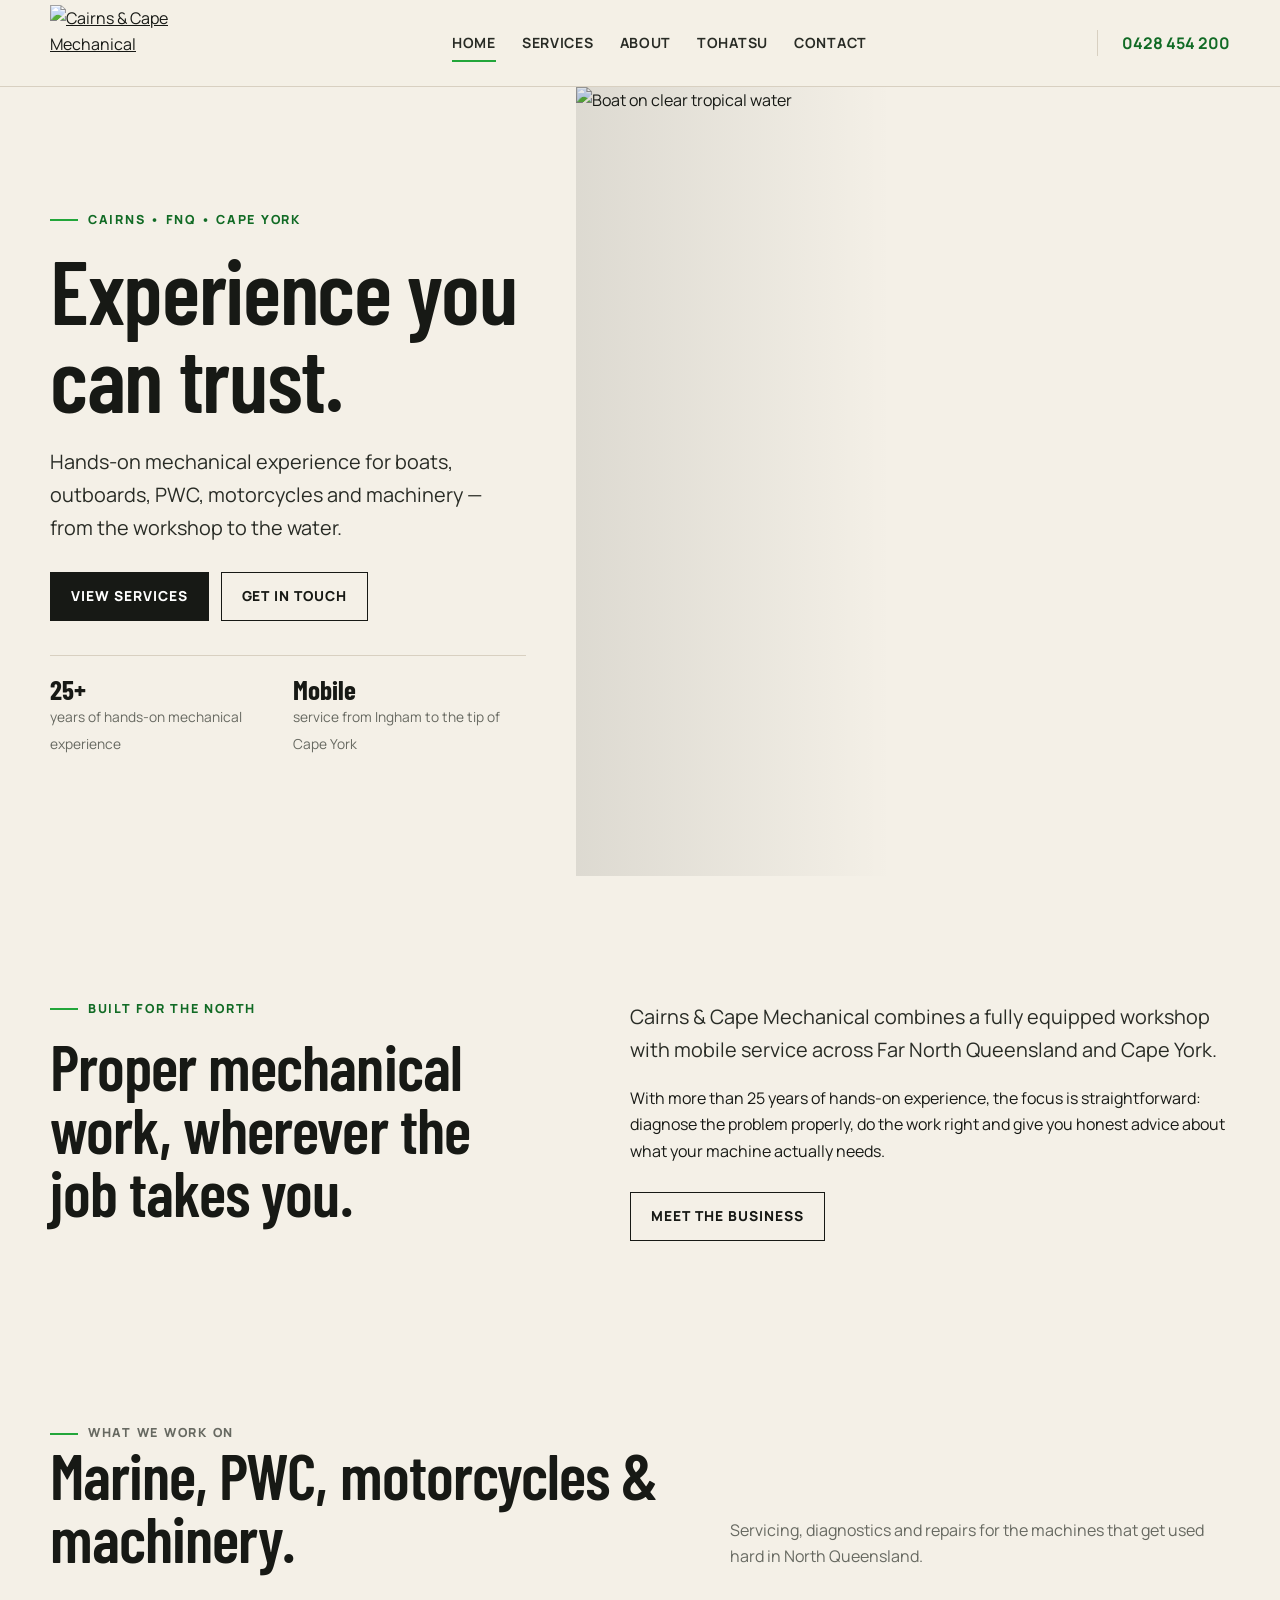
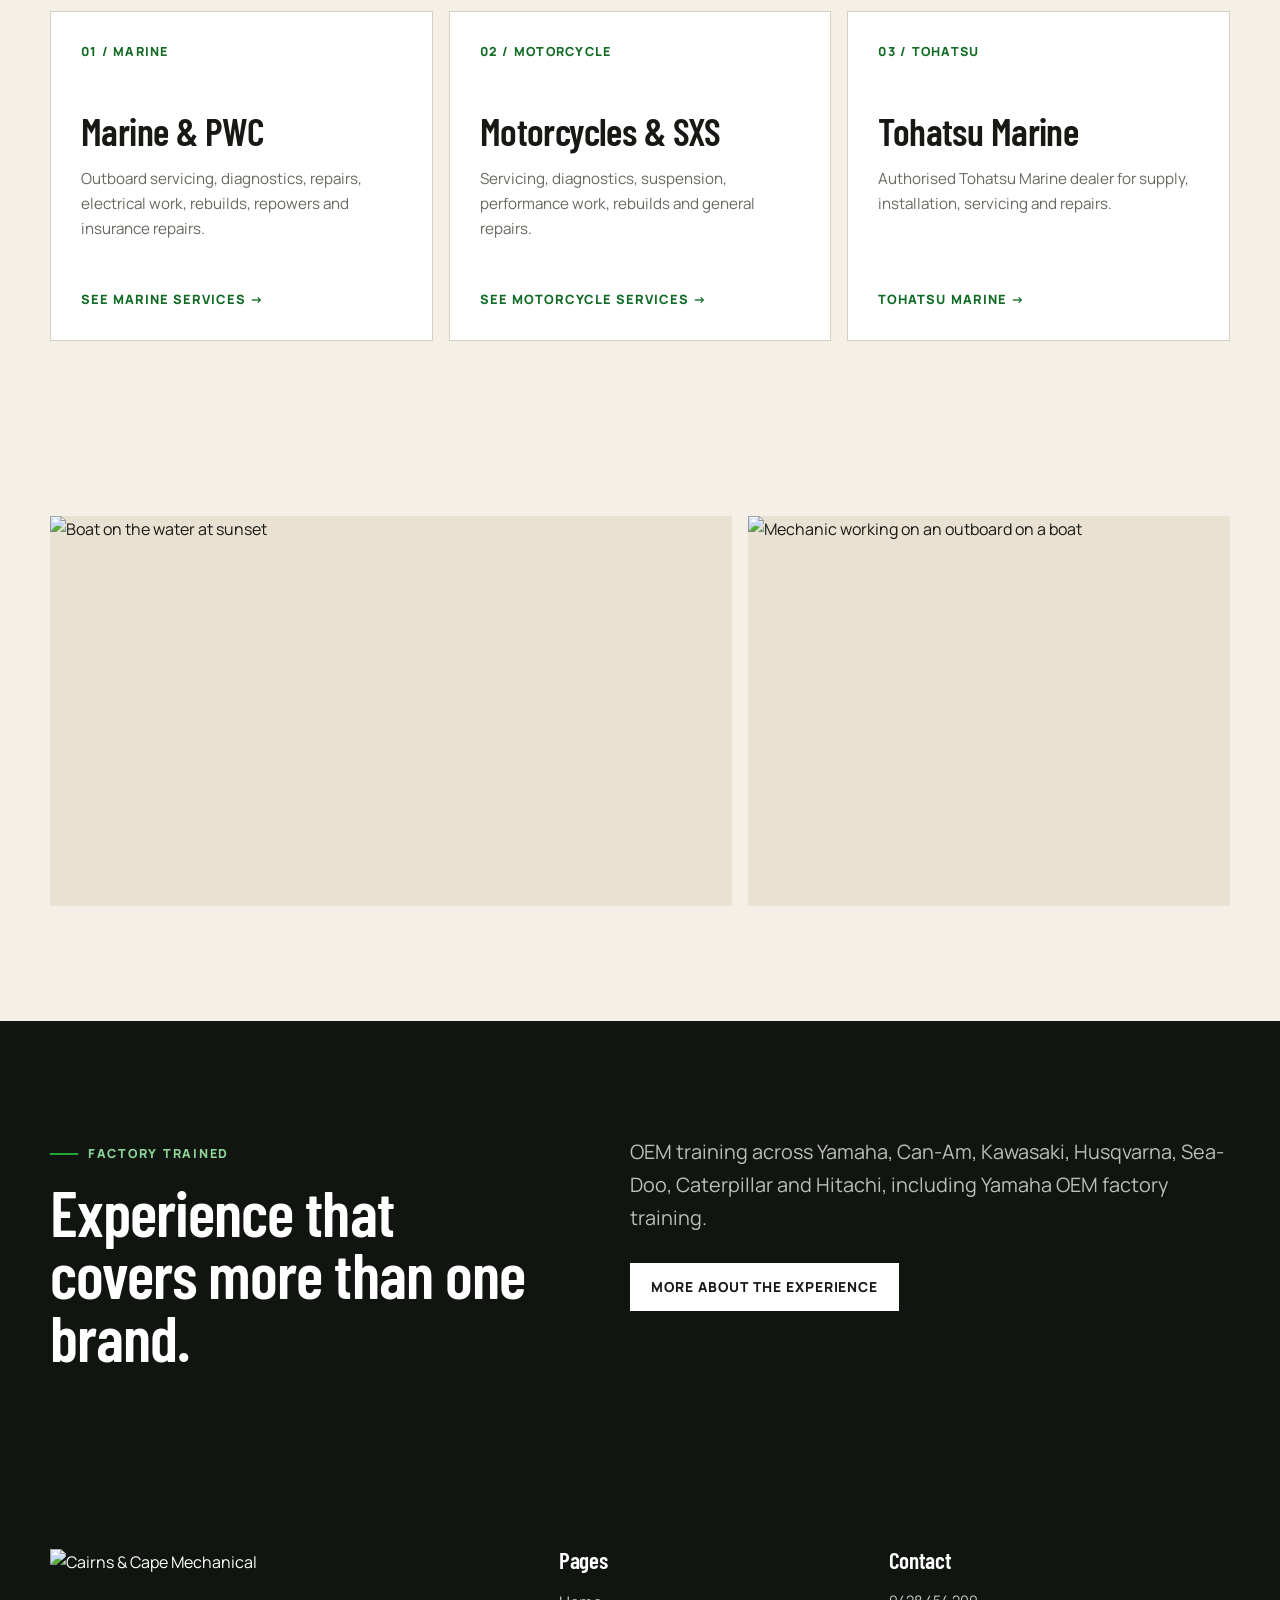
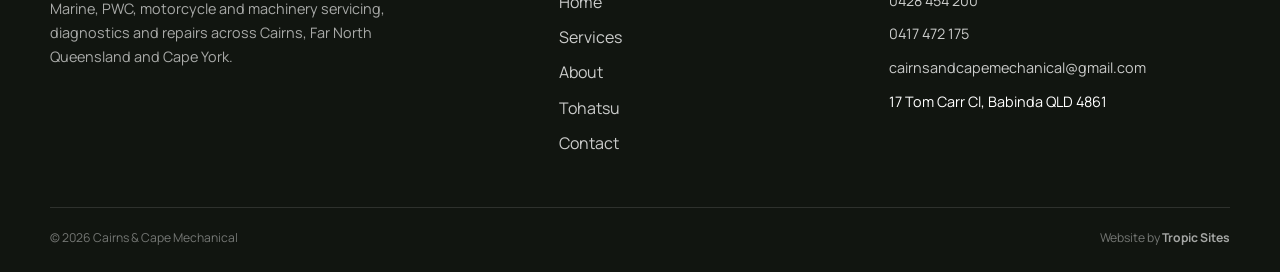
==== commit 1a1dddfc: "Add files via upload" ====
--- a/index.html
+++ b/index.html
@@ -1,312 +1,88 @@
-<!DOCTYPE html>
-<html lang="en">
+<!doctype html>
+<html lang="en-AU">
 <head>
-  <meta charset="UTF-8">
-  <meta name="viewport" content="width=device-width, initial-scale=1.0">
-
-  <title>Cairns & Cape Mechanical | Experience You Can Trust</title>
-
-  <meta
-    name="description"
-    content="Cairns & Cape Mechanical provides marine, PWC, motorcycle, SXS and machinery servicing, diagnostics and repairs across Cairns, Far North Queensland and Cape York."
-  >
-
-  <meta name="robots" content="index, follow">
-  <meta name="theme-color" content="#f5f1e8">
-
+  <meta charset="utf-8">
+  <meta name="viewport" content="width=device-width, initial-scale=1">
+  <title>Cairns &amp; Cape Mechanical | Marine, PWC &amp; Motorcycle Mechanics</title>
+  <meta name="description" content="Cairns & Cape Mechanical provides marine, PWC, motorcycle and machinery servicing, diagnostics and repairs across Cairns, Far North Queensland and Cape York.">
   <link rel="canonical" href="https://www.cairnsandcapemechanical.com.au/">
-
-  <link rel="preconnect" href="https://fonts.googleapis.com">
-  <link rel="preconnect" href="https://fonts.gstatic.com" crossorigin>
-
-  <link
-    href="https://fonts.googleapis.com/css2?family=Barlow+Condensed:wght@500;600;700&family=Manrope:wght@400;500;600;700&display=swap"
-    rel="stylesheet"
-  >
-
+  <meta property="og:title" content="Cairns &amp; Cape Mechanical | Experience You Can Trust">
+  <meta property="og:description" content="Marine, PWC, motorcycle and machinery servicing, diagnostics and repairs across Cairns, FNQ and Cape York.">
+  <meta property="og:type" content="website">
+  <meta property="og:url" content="https://www.cairnsandcapemechanical.com.au/">
   <link rel="stylesheet" href="styles.css">
+  <script type="application/ld+json">
+  {"@context":"https://schema.org","@type":"AutoRepair","name":"Cairns & Cape Mechanical","url":"https://www.cairnsandcapemechanical.com.au/","telephone":"+61 428 454 200","email":"cairnsandcapemechanical@gmail.com","address":{"@type":"PostalAddress","streetAddress":"17 Tom Carr Cl","addressLocality":"Babinda","addressRegion":"QLD","postalCode":"4861","addressCountry":"AU"},"areaServed":["Cairns","Far North Queensland","Cape York"],"description":"Marine, PWC, motorcycle and machinery servicing, diagnostics and repairs."}
+  </script>
 </head>
-
 <body>
-
 <header class="site-header">
   <div class="header-inner">
-
-    <a class="brand" href="index.html" aria-label="Cairns & Cape Mechanical home">
-      <img
-        src="logo.png"
-        alt="Cairns & Cape Mechanical"
-        class="site-logo"
-      >
-    </a>
-
-    <nav class="main-nav" aria-label="Main navigation">
-      <a class="active" href="index.html">Home</a>
-      <a href="services.html">Services</a>
-      <a href="about.html">About</a>
-      <a href="tohatsu.html">Tohatsu</a>
-      <a href="contact.html">Contact</a>
+    <a class="brand" href="index.html" aria-label="Cairns & Cape Mechanical home"><img src="assets/logo.png" alt="Cairns & Cape Mechanical" class="site-logo"></a>
+    <nav class="main-nav" aria-label="Primary navigation">
+      <a href="index.html" aria-current="page">Home</a><a href="services.html">Services</a><a href="about.html">About</a><a href="tohatsu.html">Tohatsu</a><a href="contact.html">Contact</a>
     </nav>
-
-    <a class="header-phone" href="tel:0428454200">
-      0428 454 200
-    </a>
-
+    <a class="header-phone" href="tel:+61428454200">0428 454 200</a>
+    <details class="mobile-nav">
+      <summary>Menu</summary>
+      <nav class="mobile-nav-links" aria-label="Mobile navigation"><a href="index.html">Home</a><a href="services.html">Services</a><a href="about.html">About</a><a href="tohatsu.html">Tohatsu</a><a href="contact.html">Contact</a></nav>
+    </details>
   </div>
 </header>
 
+<main>
+  <section class="hero-home">
+    <div class="hero-copy">
+      <p class="eyebrow">Cairns • FNQ • Cape York</p>
+      <h1>Experience you can trust.</h1>
+      <p class="lead hero-sub">Hands-on mechanical experience for boats, outboards, PWC, motorcycles and machinery — from the workshop to the water.</p>
+      <div class="btn-row"><a class="btn" href="services.html">View services</a><a class="btn secondary" href="contact.html">Get in touch</a></div>
+      <div class="hero-note"><div><strong>25+</strong><span>years of hands-on mechanical experience</span></div><div><strong>Mobile</strong><span>service from Ingham to the tip of Cape York</span></div></div>
+    </div>
+    <div class="hero-image"><img src="assets/hero-boat.webp" alt="Boat on clear tropical water" width="220" height="220"></div>
+  </section>
 
-<main>
-
-  <section class="hero">
-    <div class="hero-inner">
-
-      <div class="hero-copy">
-
-        <p class="eyebrow">Cairns • FNQ • Cape York</p>
-
-        <h1>
-          Experience<br>
-          you can trust.
-        </h1>
-
-        <p class="hero-text">
-          More than 25 years of hands-on mechanical experience across
-          marine, PWC, motorcycles and machinery.
-        </p>
-
-        <div class="hero-actions">
-          <a class="button button-dark" href="services.html">
-            Our services
-          </a>
-
-          <a class="text-link" href="contact.html">
-            Get in touch →
-          </a>
-        </div>
-
-      </div>
-
-      <div class="hero-side">
-
-        <div class="experience-stamp">
-          <strong>25+</strong>
-          <span>Years<br>Experience</span>
-        </div>
-
-        <div class="hero-note">
-          <span class="note-line"></span>
-          <p>
-            Mobile mechanical service across
-            Far North Queensland and Cape York.
-          </p>
-        </div>
-
-      </div>
-
+  <section class="section">
+    <div class="container intro-grid">
+      <div><p class="eyebrow">Built for the North</p><h2>Proper mechanical work, wherever the job takes you.</h2></div>
+      <div class="copy"><p class="lead">Cairns &amp; Cape Mechanical combines a fully equipped workshop with mobile service across Far North Queensland and Cape York.</p><p>With more than 25 years of hands-on experience, the focus is straightforward: diagnose the problem properly, do the work right and give you honest advice about what your machine actually needs.</p><div class="btn-row"><a class="btn secondary" href="about.html">Meet the business</a></div></div>
     </div>
   </section>
 
-
-  <section class="intro-section">
-    <div class="content-grid">
-
-      <div>
-        <p class="eyebrow">Built on experience</p>
-
-        <h2>
-          When your equipment matters,
-          experience matters.
-        </h2>
+  <section class="section section-tight">
+    <div class="container">
+      <div class="section-head"><div><p class="eyebrow">What we work on</p><h2>Marine, PWC, motorcycles &amp; machinery.</h2></div><p>Servicing, diagnostics and repairs for the machines that get used hard in North Queensland.</p></div>
+      <div class="service-grid">
+        <article class="service-card"><div class="number">01 / MARINE</div><h3>Marine &amp; PWC</h3><p>Outboard servicing, diagnostics, repairs, electrical work, rebuilds, repowers and insurance repairs.</p><a href="services.html#marine">See marine services →</a></article>
+        <article class="service-card"><div class="number">02 / MOTORCYCLE</div><h3>Motorcycles &amp; SXS</h3><p>Servicing, diagnostics, suspension, performance work, rebuilds and general repairs.</p><a href="services.html#motorcycles">See motorcycle services →</a></article>
+        <article class="service-card"><div class="number">03 / TOHATSU</div><h3>Tohatsu Marine</h3><p>Authorised Tohatsu Marine dealer for supply, installation, servicing and repairs.</p><a href="tohatsu.html">Tohatsu Marine →</a></article>
       </div>
-
-      <div class="intro-copy">
-        <p>
-          At Cairns & Cape Mechanical, experience isn't just measured
-          in years. It comes from a lifetime spent on the water, riding
-          and racing motorcycles, and operating and working on machinery
-          throughout Cape York and Far North Queensland.
-        </p>
-
-        <p>
-          We combine practical experience with factory training,
-          accurate diagnostics and quality workmanship to keep your
-          equipment performing when it matters.
-        </p>
-
-        <a class="arrow-link" href="about.html">
-          More about Cairns & Cape Mechanical →
-        </a>
-      </div>
-
     </div>
   </section>
 
-
-  <section class="service-preview">
-
-    <div class="section-heading">
-      <div>
-        <p class="eyebrow">What we do</p>
-
-        <h2>
-          Mechanical work<br>
-          without the guesswork.
-        </h2>
-      </div>
-
-      <a class="arrow-link" href="services.html">
-        View all services →
-      </a>
+  <section class="section">
+    <div class="container photo-grid">
+      <div class="photo photo-wide"><img src="assets/sunset-boat.webp" alt="Boat on the water at sunset" loading="lazy"></div>
+      <div class="photo photo-tall"><img src="assets/mechanic-boat.webp" alt="Mechanic working on an outboard on a boat" loading="lazy"></div>
     </div>
-
-
-    <div class="service-grid">
-
-      <a class="service-card" href="services.html#marine">
-
-        <div class="service-number">01</div>
-
-        <div>
-          <h3>Marine & PWC</h3>
-
-          <p>
-            Servicing, diagnostics, repairs, fit-ups,
-            rebuilds and electrical work.
-          </p>
-        </div>
-
-        <span class="card-arrow">→</span>
-
-      </a>
-
-
-      <a class="service-card" href="services.html#motorcycles">
-
-        <div class="service-number">02</div>
-
-        <div>
-          <h3>Motorcycles & SXS</h3>
-
-          <p>
-            Servicing, suspension, repairs, performance
-            work, rebuilds and tyres.
-          </p>
-        </div>
-
-        <span class="card-arrow">→</span>
-
-      </a>
-
-
-      <a class="service-card service-card-dark" href="tohatsu.html">
-
-        <div class="service-number">03</div>
-
-        <div>
-          <h3>Tohatsu Marine</h3>
-
-          <p>
-            Authorised Tohatsu dealer for new motors,
-            installation, servicing and repairs.
-          </p>
-        </div>
-
-        <span class="card-arrow">→</span>
-
-      </a>
-
-    </div>
-
   </section>
 
-
-  <section class="dark-band">
-
-    <div class="dark-band-inner">
-
-      <p class="eyebrow">Wherever you need us</p>
-
-      <h2>
-        Mobile mechanical service<br>
-        across FNQ & Cape York.
-      </h2>
-
-      <p>
-        From routine servicing to fault finding, breakdown repairs,
-        new outboards and complete repowers.
-      </p>
-
-      <a class="button button-light" href="contact.html">
-        Contact us
-      </a>
-
+  <section class="dark-section section">
+    <div class="container intro-grid">
+      <div><p class="eyebrow">Factory trained</p><h2>Experience that covers more than one brand.</h2></div>
+      <div><p class="lead">OEM training across Yamaha, Can-Am, Kawasaki, Husqvarna, Sea-Doo, Caterpillar and Hitachi, including Yamaha OEM factory training.</p><div class="btn-row"><a class="btn light" href="about.html">More about the experience</a></div></div>
     </div>
-
   </section>
-
 </main>
 
-
-<footer class="site-footer">
-
-  <div class="footer-inner">
-
-    <div class="footer-brand">
-
-      <img
-        src="logo.png"
-        alt="Cairns & Cape Mechanical"
-        class="footer-logo"
-      >
-
-      <p>
-        Trade Qualified<br>
-        Marine • Motorcycle • Machinery Mechanic
-      </p>
-
-    </div>
-
-
-    <div class="footer-column">
-
-      <h3>Navigate</h3>
-
-      <a href="index.html">Home</a>
-      <a href="services.html">Services</a>
-      <a href="about.html">About</a>
-      <a href="tohatsu.html">Tohatsu</a>
-      <a href="contact.html">Contact</a>
-
-    </div>
-
-
-    <div class="footer-column">
-
-      <h3>Contact</h3>
-
-      <a href="tel:0428454200">0428 454 200</a>
-      <a href="tel:0417472175">0417 472 175</a>
-      <a href="mailto:cairnsandcapemechanical@gmail.com">
-        cairnsandcapemechanical@gmail.com
-      </a>
-
-      <p>
-        17 Tom Carr Cl<br>
-        Babinda QLD 4861
-      </p>
-
-    </div>
-
+<footer class="footer">
+  <div class="container footer-grid">
+    <div class="footer-brand"><img src="assets/logo-footer.png" alt="Cairns & Cape Mechanical" class="footer-logo"><p>Marine, PWC, motorcycle and machinery servicing, diagnostics and repairs across Cairns, Far North Queensland and Cape York.</p></div>
+    <div><h3>Pages</h3><div class="footer-links"><a href="index.html">Home</a><a href="services.html">Services</a><a href="about.html">About</a><a href="tohatsu.html">Tohatsu</a><a href="contact.html">Contact</a></div></div>
+    <div><h3>Contact</h3><div class="footer-contact"><a href="tel:+61428454200">0428 454 200</a><a href="tel:+61417472175">0417 472 175</a><a href="mailto:cairnsandcapemechanical@gmail.com">cairnsandcapemechanical@gmail.com</a><span>17 Tom Carr Cl, Babinda QLD 4861</span></div></div>
   </div>
-
-
-  <div class="footer-bottom">
-    <span>© 2026 Cairns & Cape Mechanical</span>
-    <span>Servicing Cairns • FNQ • Cape York</span>
-  </div>
-
+  <div class="container footer-bottom"><span>© 2026 Cairns &amp; Cape Mechanical</span><span class="footer-credit">Website by <a href="https://tropicsites.github.io/" target="_blank" rel="noopener noreferrer">Tropic Sites</a></span></div>
 </footer>
-
+<script src="site.js" defer></script>
 </body>
 </html>
--- a/styles.css
+++ b/styles.css
@@ -1,1195 +1,331 @@
+@import url('https://fonts.googleapis.com/css2?family=Barlow+Condensed:wght@500;600;700&family=Manrope:wght@400;500;600;700&display=swap');
+
 :root {
-  --ink: #17201e;
-  --muted: #5f6864;
-  --paper: #f1eee7;
-  --warm: #e4dfd4;
-  --cream: #f8f6f0;
-  --line: #c9c5bc;
-  --accent: #b94d2d;
-  --dark: #202925;
-  --white: #fffdf8;
-}
-
-* {
-  box-sizing: border-box;
-}
-
-html {
-  scroll-behavior: smooth;
-}
-
+  --ink: #171915;
+  --ink-soft: #282b25;
+  --paper: #f4f0e7;
+  --paper-deep: #e9e1d2;
+  --white: #fff;
+  --line: #d8d0c1;
+  --muted: #676961;
+  --green: #22a63a;
+  --green-dark: #116b25;
+  --dark: #111510;
+  --blue: #1c244b;
+  --max: 1180px;
+  --shadow: 0 18px 50px rgba(17, 21, 16, .10);
+}
+
+* { box-sizing: border-box; }
+html { scroll-behavior: smooth; }
 body {
   margin: 0;
   background: var(--paper);
   color: var(--ink);
-  font-family: "Manrope", Arial, sans-serif;
-  font-size: 16px;
+  font-family: 'Manrope', Arial, sans-serif;
   line-height: 1.65;
-}
-
-a {
-  color: inherit;
-  text-decoration: none;
-}
-
-img {
-  display: block;
-  width: 100%;
-  height: 100%;
-  object-fit: cover;
-}
-
-
-/* HEADER */
+  -webkit-font-smoothing: antialiased;
+}
+img { display: block; max-width: 100%; }
+a { color: inherit; }
+button, a { -webkit-tap-highlight-color: transparent; }
 
 .site-header {
-  position: sticky;
-  top: 0;
-  z-index: 100;
-
-  background: rgba(241, 238, 231, .96);
-
+  position: relative;
+  z-index: 20;
+  background: rgba(244,240,231,.97);
   border-bottom: 1px solid var(--line);
-
-  backdrop-filter: blur(10px);
-}
-
+}
 .header-inner {
-  width: min(1240px, calc(100% - 48px));
-
-  min-height: 82px;
-
+  width: min(var(--max), calc(100% - 40px));
+  min-height: 86px;
   margin: 0 auto;
-
   display: flex;
   align-items: center;
   justify-content: space-between;
-
-  gap: 32px;
-}
-
-.brand {
+  gap: 24px;
+}
+.brand { display: inline-flex; align-items: center; flex: 0 0 auto; }
+.site-logo { width: 172px; height: 76px; object-fit: contain; object-position: left center; }
+.main-nav { display: flex; align-items: center; gap: 26px; }
+.main-nav a {
+  position: relative;
+  text-decoration: none;
+  color: var(--ink-soft);
+  font-size: .88rem;
+  font-weight: 700;
+  letter-spacing: .05em;
+  text-transform: uppercase;
+}
+.main-nav a::after {
+  content: '';
+  position: absolute;
+  left: 0;
+  right: 100%;
+  bottom: -7px;
+  height: 2px;
+  background: var(--green);
+  transition: right .18s ease;
+}
+.main-nav a:hover::after,
+.main-nav a[aria-current='page']::after { right: 0; }
+.header-phone {
+  text-decoration: none;
+  white-space: nowrap;
+  font-weight: 700;
+  color: var(--green-dark);
+  border-left: 1px solid var(--line);
+  padding-left: 24px;
+}
+.mobile-nav { display: none; }
+
+.container { width: min(var(--max), calc(100% - 40px)); margin: 0 auto; }
+.narrow { width: min(820px, calc(100% - 40px)); margin: 0 auto; }
+
+.eyebrow {
   display: inline-flex;
   align-items: center;
-
-  gap: 11px;
-
-  line-height: 1;
-}
-
-.brand-mark {
-  width: 43px;
-  height: 43px;
-
-  border: 2px solid var(--ink);
-
-  display: grid;
-  place-items: center;
-
-  font-family: "Barlow Condensed", sans-serif;
-  font-size: 19px;
-  font-weight: 700;
-}
-
-.brand strong,
-.brand small {
-  display: block;
-}
-
-.brand strong {
-  font-family: "Barlow Condensed", sans-serif;
-  font-size: 20px;
-  letter-spacing: .05em;
-}
-
-.brand small {
-  margin-top: 3px;
-
-  font-size: 9px;
-  font-weight: 700;
-
-  letter-spacing: .25em;
-}
-
-nav {
-  display: flex;
-  gap: 27px;
-
-  font-size: 12px;
-  font-weight: 700;
-}
-
-nav a {
-  position: relative;
-}
-
-nav a::after {
-  content: "";
-
-  position: absolute;
-
-  left: 0;
-  bottom: -6px;
-
-  width: 0;
-  height: 1px;
-
-  background: var(--accent);
-
-  transition: width .2s ease;
-}
-
-nav a:hover::after,
-nav a.active::after {
-  width: 100%;
-}
-
-.header-call {
-  font-size: 13px;
-  font-weight: 700;
-  white-space: nowrap;
-}
-
-
-/* GENERAL */
-
-.eyebrow,
-.card-number {
-  margin: 0 0 15px;
-
-  color: var(--accent);
-
-  font-size: 11px;
-  font-weight: 700;
-
-  line-height: 1.2;
-
-  letter-spacing: .2em;
-
+  gap: 10px;
+  margin: 0 0 16px;
+  color: var(--green-dark);
+  font-size: .78rem;
+  font-weight: 800;
+  letter-spacing: .14em;
   text-transform: uppercase;
 }
-
-h1,
-h2,
-h3 {
+.eyebrow::before { content: ''; width: 28px; height: 2px; background: var(--green); }
+
+h1, h2, h3 {
   margin: 0;
-
-  font-family: "Barlow Condensed", sans-serif;
-
+  font-family: 'Barlow Condensed', Impact, sans-serif;
   font-weight: 600;
-
-  letter-spacing: -.025em;
-
-  line-height: .94;
-}
-
-.button {
-  min-height: 52px;
-
-  padding: 0 23px;
-
+  line-height: .98;
+  letter-spacing: -.015em;
+}
+h1 { font-size: clamp(3.8rem, 7vw, 6.8rem); }
+h2 { font-size: clamp(2.7rem, 5vw, 4.6rem); }
+h3 { font-size: clamp(1.9rem, 3vw, 2.65rem); }
+p { margin: 0 0 1.15rem; }
+.lead { font-size: clamp(1.05rem, 1.8vw, 1.24rem); color: var(--ink-soft); max-width: 650px; }
+.muted { color: var(--muted); }
+
+.btn-row { display: flex; flex-wrap: wrap; gap: 12px; margin-top: 28px; }
+.btn {
   display: inline-flex;
+  min-height: 48px;
   align-items: center;
   justify-content: center;
-
-  gap: 12px;
-
-  border: 1px solid transparent;
-
-  font-size: 12px;
-  font-weight: 700;
-
-  letter-spacing: .06em;
-
+  padding: 12px 20px;
+  border: 1px solid var(--ink);
+  background: var(--ink);
+  color: var(--white);
+  text-decoration: none;
+  font-size: .86rem;
+  font-weight: 800;
+  letter-spacing: .07em;
   text-transform: uppercase;
-
-  transition: transform .2s ease;
-}
-
-.button:hover {
-  transform: translateY(-2px);
-}
-
-.button-dark {
-  background: var(--dark);
-  color: var(--white);
-}
-
-.button-light {
-  border-color: rgba(255,255,255,.5);
-
-  color: var(--white);
-}
-
-.text-link {
-  font-size: 12px;
-  font-weight: 700;
-
-  letter-spacing: .08em;
-
-  text-transform: uppercase;
-}
-
-
-/* HOME HERO */
-
-.home-hero {
-  width: min(1240px, calc(100% - 48px));
-
-  min-height: 690px;
-
-  margin: 0 auto;
-
+  transition: transform .18s ease, background .18s ease, color .18s ease;
+}
+.btn:hover { transform: translateY(-2px); background: var(--green-dark); border-color: var(--green-dark); }
+.btn.secondary { background: transparent; color: var(--ink); }
+.btn.secondary:hover { color: var(--white); }
+.btn.light { background: var(--white); border-color: var(--white); color: var(--ink); }
+.btn.light:hover { background: var(--green); border-color: var(--green); color: var(--white); }
+
+.hero-home {
+  min-height: 680px;
   display: grid;
-
-  grid-template-columns: 1.05fr .95fr;
-
-  gap: 7vw;
-
-  align-items: center;
-
-  padding: 74px 0 90px;
-}
-
-.hero-copy {
-  max-width: 650px;
-}
-
-.hero-copy h1 {
-  max-width: 680px;
-
-  font-size: clamp(68px, 8vw, 122px);
-
-  text-transform: uppercase;
-}
-
-.hero-lede {
-  max-width: 580px;
-
-  margin: 31px 0 0;
-
-  color: var(--muted);
-
-  font-size: 19px;
-
-  line-height: 1.65;
-}
-
-.hero-actions {
+  grid-template-columns: .9fr 1.1fr;
+  background: var(--paper);
+}
+.hero-copy { padding: clamp(60px, 9vw, 120px) max(40px, calc((100vw - var(--max)) / 2)) clamp(70px, 10vw, 120px)  max(40px, calc((100vw - var(--max)) / 2)); padding-right: 50px; }
+.hero-copy h1 { max-width: 690px; }
+.hero-copy .hero-sub { margin-top: 24px; max-width: 560px; }
+.hero-image { min-height: 680px; position: relative; overflow: hidden; }
+.hero-image img { width: 100%; height: 100%; object-fit: cover; }
+.hero-image::after {
+  content: '';
+  position: absolute;
+  inset: 0;
+  background: linear-gradient(90deg, rgba(17,21,16,.10), transparent 45%);
+  pointer-events: none;
+}
+.hero-note {
+  margin-top: 34px;
   display: flex;
-  align-items: center;
-
-  gap: 26px;
-
-  margin-top: 36px;
-}
-
-.hero-note {
-  margin-top: 70px;
-
-  display: flex;
-  flex-wrap: wrap;
-
-  gap: 10px 25px;
-
-  color: #68716d;
-
-  font-size: 11px;
-  font-weight: 700;
-
-  text-transform: uppercase;
-
-  letter-spacing: .08em;
-}
-
-.hero-note span {
-  position: relative;
-}
-
-.hero-note span:not(:last-child)::after {
-  content: "";
-
-  position: absolute;
-
-  right: -14px;
-  top: 50%;
-
-  width: 3px;
-  height: 3px;
-
-  border-radius: 50%;
-
-  background: var(--accent);
-}
-
-.hero-image-wrap {
-  position: relative;
-
-  height: 590px;
-
-  background: #b8b3a9;
-}
-
-.hero-image-wrap img {
-  filter: saturate(.8) contrast(1.04);
-}
-
-.hero-stamp {
-  position: absolute;
-
-  left: -40px;
-  bottom: 36px;
-
-  width: 145px;
-  height: 145px;
-
-  padding: 22px;
-
-  background: var(--accent);
-
-  color: var(--white);
-
+  align-items: flex-start;
+  gap: 16px;
+  max-width: 500px;
+  padding-top: 20px;
+  border-top: 1px solid var(--line);
+}
+.hero-note strong { display: block; font-size: 1.7rem; line-height: 1; font-family: 'Barlow Condensed', sans-serif; }
+.hero-note span { color: var(--muted); font-size: .86rem; }
+
+.page-hero {
+  padding: clamp(70px, 9vw, 115px) 0 80px;
+  border-bottom: 1px solid var(--line);
+}
+.page-hero h1 { max-width: 850px; }
+.page-hero .lead { margin-top: 24px; }
+
+.section { padding: clamp(70px, 9vw, 115px) 0; }
+.section-tight { padding: 60px 0; }
+.section-head { display: flex; align-items: end; justify-content: space-between; gap: 30px; margin-bottom: 42px; }
+.section-head > div:first-child { max-width: 760px; }
+.section-head p { max-width: 500px; margin: 0; color: var(--muted); }
+
+.intro-grid { display: grid; grid-template-columns: .9fr 1.1fr; gap: clamp(40px, 7vw, 100px); align-items: start; }
+.intro-grid h2 { max-width: 570px; }
+.intro-grid .copy { padding-top: 10px; }
+
+.photo-grid { display: grid; grid-template-columns: repeat(12, 1fr); gap: 16px; }
+.photo { overflow: hidden; background: var(--paper-deep); }
+.photo img { width: 100%; height: 100%; object-fit: cover; transition: transform .45s ease; }
+.photo:hover img { transform: scale(1.025); }
+.photo-wide { grid-column: span 7; min-height: 390px; }
+.photo-tall { grid-column: span 5; min-height: 390px; }
+.photo-half { grid-column: span 6; min-height: 360px; }
+.photo-third { grid-column: span 4; min-height: 300px; }
+.photo img.contain { object-fit: contain; }
+
+.service-grid { display: grid; grid-template-columns: repeat(3, 1fr); gap: 16px; }
+.service-card {
+  min-height: 330px;
+  padding: 30px;
+  background: var(--white);
+  border: 1px solid var(--line);
   display: flex;
   flex-direction: column;
-  justify-content: space-between;
-
-  transform: rotate(-4deg);
-}
-
-.hero-stamp span {
-  font-family: "Barlow Condensed", sans-serif;
-
-  font-size: 53px;
-
-  line-height: .75;
-}
-
-.hero-stamp small {
-  font-size: 10px;
-  font-weight: 700;
-
-  line-height: 1.25;
-
-  letter-spacing: .08em;
-
-  text-transform: uppercase;
-}
-
-
-/* INTRO */
-
-.intro-band {
-  width: min(1240px, calc(100% - 48px));
-
-  margin: 0 auto;
-
-  padding: 75px 0;
-
-  border-top: 1px solid var(--line);
-  border-bottom: 1px solid var(--line);
-
-  display: grid;
-
-  grid-template-columns: .75fr 1.25fr;
-
-  gap: 7vw;
-}
-
-.section-label {
-  font-family: "Barlow Condensed", sans-serif;
-
-  font-size: 25px;
-
-  font-weight: 600;
-
-  text-transform: uppercase;
-}
-
-.intro-text {
-  max-width: 720px;
-
-  display: grid;
-
-  grid-template-columns: 1fr 1fr;
-
-  gap: 38px;
-}
-
-.intro-text p {
-  margin: 0;
-
-  font-size: 17px;
-}
-
-
-/* HOME FEATURE */
-
-.feature-section {
-  width: min(1240px, calc(100% - 48px));
-
-  margin: 0 auto;
-
-  padding: 130px 0;
-
-  display: grid;
-
-  grid-template-columns: 1.2fr .8fr;
-
-  gap: 8vw;
-}
-
-.feature-section h2 {
-  font-size: clamp(55px, 6vw, 90px);
-
-  text-transform: uppercase;
-}
-
-.feature-text {
-  align-self: end;
-}
-
-.feature-text p {
-  margin: 0 0 30px;
-
-  color: var(--muted);
-
-  font-size: 16px;
-}
-
-
-/* PAGE HERO */
-
-.page-hero {
-  width: min(1240px, calc(100% - 48px));
-
-  margin: 0 auto;
-
-  padding: 115px 0 105px;
-
-  border-bottom: 1px solid var(--line);
-}
-
-.page-hero h1 {
-  max-width: 900px;
-
-  font-size: clamp(65px, 8vw, 118px);
-
-  text-transform: uppercase;
-}
-
-.page-hero > p:last-child {
-  max-width: 650px;
-
-  margin: 38px 0 0;
-
-  color: var(--muted);
-
-  font-size: 18px;
-}
-
-
-/* SERVICES */
-
-.services-list {
-  width: min(1240px, calc(100% - 48px));
-
-  margin: 0 auto;
-
-  padding: 100px 0 130px;
-}
-
-.large-service {
-  display: grid;
-
-  grid-template-columns: .75fr 1.25fr;
-
-  min-height: 610px;
-
-  margin-bottom: 80px;
-
-  border-bottom: 1px solid var(--line);
-
-  padding-bottom: 80px;
-
-  gap: 8vw;
-}
-
-.large-service.reverse {
-  grid-template-columns: 1.25fr .75fr;
-}
-
-.large-service.reverse .service-photo {
-  order: 2;
-}
-
-.large-service.reverse .large-service-content {
-  order: 1;
-}
-
-.service-photo {
-  min-height: 550px;
-
-  background: var(--warm);
-}
-
-.large-service-content {
-  align-self: center;
-
-  max-width: 700px;
-}
-
-.large-service-content h2 {
-  font-size: clamp(50px, 5vw, 76px);
-
-  text-transform: uppercase;
-}
-
-.large-service-content > p:not(.card-number):not(.brands) {
-  color: var(--muted);
-
-  margin: 30px 0;
-
-  font-size: 15px;
-}
-
-.large-service-content ul {
-  margin: 30px 0;
-
-  padding: 0;
-
-  display: grid;
-
-  grid-template-columns: 1fr 1fr;
-
-  gap: 9px 30px;
-
-  list-style: none;
-}
-
-.large-service-content li {
-  padding-top: 9px;
-
-  border-top: 1px solid var(--line);
-
-  font-size: 13px;
-}
-
-.large-service-content li::before {
-  content: "— ";
-
-  color: var(--accent);
-}
-
-.brands {
-  font-weight: 700;
-
-  letter-spacing: .04em;
-
-  text-transform: uppercase;
-
-  font-size: 11px;
-}
-
-
-/* ABOUT */
-
-.about-main {
-  width: min(1240px, calc(100% - 48px));
-
-  margin: 0 auto;
-
-  padding: 100px 0 130px;
-
-  display: grid;
-
-  grid-template-columns: .9fr 1.1fr;
-
-  gap: 9vw;
-}
-
-.about-main-image {
-  height: 600px;
-}
-
-.about-main-copy {
-  align-self: center;
-
-  max-width: 680px;
-}
-
-.about-main-copy h2 {
-  font-size: clamp(50px, 5.5vw, 80px);
-
-  text-transform: uppercase;
-
-  margin-bottom: 35px;
-}
-
-.about-main-copy > p:not(.eyebrow) {
-  color: var(--muted);
-
-  font-size: 15px;
-}
-
-.experience-section {
-  width: min(1240px, calc(100% - 48px));
-
-  margin: 0 auto;
-
-  padding: 90px 0 130px;
-
-  border-top: 1px solid var(--line);
-
-  display: grid;
-
-  grid-template-columns: 1fr 1fr;
-
-  gap: 9vw;
-}
-
-.experience-section h2 {
-  font-size: clamp(50px, 5vw, 75px);
-
-  text-transform: uppercase;
-}
-
-.experience-copy {
-  align-self: end;
-}
-
-.experience-copy > p {
-  color: var(--muted);
-
-  font-size: 15px;
-}
-
-.training-grid {
-  display: grid;
-
-  grid-template-columns: repeat(2, 1fr);
-
-  margin-top: 35px;
-}
-
-.training-grid span {
-  padding: 15px 0;
-
-  border-top: 1px solid var(--line);
-
-  font-family: "Barlow Condensed", sans-serif;
-
-  font-size: 23px;
-
-  text-transform: uppercase;
-}
-
-
-/* TOHATSU */
-
-.tohatsu-hero {
-  width: min(1240px, calc(100% - 48px));
-
-  margin: 0 auto;
-
-  padding: 100px 0 130px;
-
-  display: grid;
-
-  grid-template-columns: 1fr .7fr;
-
-  gap: 10vw;
-
-  align-items: center;
-}
-
-.tohatsu-copy h1 {
-  font-size: clamp(70px, 8vw, 120px);
-
-  text-transform: uppercase;
-}
-
-.tohatsu-copy > p:not(.eyebrow) {
-  max-width: 600px;
-
-  margin: 35px 0;
-
-  color: var(--muted);
-
-  font-size: 18px;
-}
-
-.tohatsu-image {
-  height: 620px;
-
-  background: var(--warm);
-}
-
-.tohatsu-info {
-  width: min(1240px, calc(100% - 48px));
-
-  margin: 0 auto;
-
-  padding: 90px 0;
-
-  border-top: 1px solid var(--line);
-  border-bottom: 1px solid var(--line);
-
-  display: grid;
-
-  grid-template-columns: 1fr 1fr;
-
-  gap: 10vw;
-}
-
-.tohatsu-info h2 {
-  font-size: clamp(50px, 5vw, 76px);
-
-  text-transform: uppercase;
-}
-
-.tohatsu-info > div:last-child {
-  color: var(--muted);
-
-  font-size: 15px;
-}
-
-.tohatsu-services {
-  width: min(1240px, calc(100% - 48px));
-
-  margin: 0 auto;
-
-  padding: 100px 0 130px;
-
-  display: grid;
-
-  grid-template-columns: repeat(4, 1fr);
-
-  gap: 20px;
-}
-
-.tohatsu-service {
-  padding: 30px;
-
-  background: var(--cream);
-
-  border: 1px solid var(--line);
-}
-
-.tohatsu-service span {
-  color: var(--accent);
-
-  font-size: 11px;
-  font-weight: 700;
-
-  letter-spacing: .15em;
-}
-
-.tohatsu-service h3 {
-  margin: 40px 0 20px;
-
-  font-size: 38px;
-
-  text-transform: uppercase;
-}
-
-.tohatsu-service p {
-  color: var(--muted);
-
-  font-size: 14px;
-}
-
-
-/* CONTACT */
-
-.contact-hero {
-  padding-bottom: 110px;
-}
-
-.contact-page {
-  width: min(1240px, calc(100% - 48px));
-
-  margin: 0 auto;
-
-  padding: 110px 0 130px;
-
-  display: grid;
-
-  grid-template-columns: 1fr 1fr;
-
-  gap: 10vw;
-}
-
-.big-contact {
-  display: block;
-
-  margin: 25px 0;
-
-  font-family: "Barlow Condensed", sans-serif;
-
-  font-size: clamp(45px, 5vw, 72px);
-
-  line-height: .95;
-
-  border-bottom: 1px solid var(--line);
-
-  padding-bottom: 20px;
-}
-
-.big-contact:hover,
-.email-contact:hover {
-  color: var(--accent);
-}
-
-.email-contact {
-  display: inline-block;
-
-  margin-top: 15px;
-
-  font-size: 15px;
-  font-weight: 700;
-}
-
-.contact-location {
-  align-self: center;
-
-  padding: 45px;
-
-  background: var(--cream);
-
-  border: 1px solid var(--line);
-}
-
-.contact-location h2 {
-  margin-bottom: 25px;
-
-  font-size: 65px;
-
-  text-transform: uppercase;
-}
-
-.contact-location address {
-  margin-bottom: 30px;
-
-  font-style: normal;
-
-  font-size: 18px;
-}
-
-.contact-location > p:not(.eyebrow) {
-  color: var(--muted);
-
-  font-size: 14px;
-
-  margin-bottom: 30px;
-}
-
-.contact-coverage {
-  margin-top: 0;
-}
-
-
-/* DARK STRIP */
-
-.dark-strip {
-  min-height: 360px;
-
-  padding: 75px max(24px, calc((100% - 1240px) / 2));
-
-  background: var(--dark);
-
-  color: var(--white);
-
-  display: flex;
-
-  align-items: center;
-  justify-content: space-between;
-
-  gap: 60px;
-}
-
-.dark-strip h2 {
-  max-width: 800px;
-
-  font-size: clamp(50px, 6vw, 85px);
-
-  text-transform: uppercase;
-}
-
-.dark-strip .eyebrow {
-  color: #df8a6f;
-}
-
-
-/* FOOTER */
-
-.footer {
-  width: min(1240px, calc(100% - 48px));
-
-  margin: 0 auto;
-
-  padding: 30px 0 42px;
-
-  border-top: 1px solid var(--line);
-
-  display: flex;
-
-  align-items: center;
-  justify-content: space-between;
-
-  gap: 30px;
-
-  color: #69716d;
-
-  font-size: 10px;
-  font-weight: 700;
-
-  letter-spacing: .08em;
-
-  text-transform: uppercase;
-}
-
-.footer strong {
-  display: block;
-
-  color: var(--ink);
-
-  margin-bottom: 4px;
-
-  font-family: "Barlow Condensed", sans-serif;
-
-  font-size: 18px;
-
-  letter-spacing: .05em;
-}
-
-.footer-right {
-  display: flex;
-
-  align-items: center;
-
-  gap: 30px;
-}
-
-.footer-right a {
-  color: var(--ink);
-}
-
-
-/* RESPONSIVE */
-
-@media (max-width: 950px) {
-
-  .header-inner {
-    width: min(100% - 34px, 1240px);
-  }
-
-  nav {
-    gap: 15px;
-  }
-
-  .header-call {
-    display: none;
-  }
-
-  .home-hero,
-  .intro-band,
-  .feature-section,
-  .large-service,
-  .large-service.reverse,
-  .about-main,
-  .experience-section,
-  .tohatsu-hero,
-  .tohatsu-info,
-  .contact-page {
-    grid-template-columns: 1fr;
-  }
-
-  .home-hero {
-    width: min(100% - 34px, 1240px);
-
-    padding-top: 55px;
-
-    gap: 55px;
-  }
-
-  .hero-image-wrap {
-    height: min(600px, 90vw);
-  }
-
-  .hero-stamp {
-    left: 18px;
-  }
-
-  .intro-band,
-  .feature-section {
-    width: min(100% - 34px, 1240px);
-
-    gap: 35px;
-  }
-
-  .intro-text {
-    max-width: none;
-  }
-
-  .feature-section {
-    padding: 90px 0;
-  }
-
-  .page-hero,
-  .services-list,
-  .about-main,
-  .experience-section,
-  .tohatsu-hero,
-  .tohatsu-info,
-  .tohatsu-services,
-  .contact-page {
-    width: min(100% - 34px, 1240px);
-  }
-
-  .page-hero {
-    padding: 85px 0 80px;
-  }
-
-  .large-service,
-  .large-service.reverse {
-    gap: 45px;
-
-    margin-bottom: 65px;
-
-    padding-bottom: 65px;
-  }
-
-  .large-service.reverse .service-photo,
-  .large-service.reverse .large-service-content {
-    order: initial;
-  }
-
-  .service-photo {
-    min-height: 500px;
-  }
-
-  .about-main-image {
-    height: 500px;
-  }
-
-  .tohatsu-image {
-    height: 550px;
-  }
-
-  .tohatsu-services {
-    grid-template-columns: 1fr 1fr;
-  }
-
-  .dark-strip {
-    padding: 70px 25px;
-  }
-}
-
-
-@media (max-width: 650px) {
-
-  body {
-    font-size: 15px;
-  }
-
-  .header-inner {
-    min-height: 72px;
-  }
-
-  .brand strong {
-    font-size: 17px;
-  }
-
-  nav {
-    display: none;
-  }
-
-  .home-hero {
-    padding: 48px 0 70px;
-  }
-
-  .hero-copy h1,
-  .page-hero h1 {
-    font-size: clamp(58px, 17vw, 90px);
-  }
-
-  .hero-lede {
-    font-size: 16px;
-  }
-
-  .hero-actions {
-    align-items: flex-start;
-
-    flex-direction: column;
-
-    gap: 20px;
-  }
-
-  .hero-note {
-    margin-top: 48px;
-
-    gap: 8px 20px;
-  }
-
-  .hero-image-wrap {
-    height: 500px;
-  }
-
-  .intro-text {
-    grid-template-columns: 1fr;
-
-    gap: 18px;
-  }
-
-  .feature-section h2,
-  .large-service-content h2,
-  .about-main-copy h2,
-  .experience-section h2,
-  .tohatsu-info h2,
-  .contact-location h2 {
-    font-size: 53px;
-  }
-
-  .large-service-content ul {
-    grid-template-columns: 1fr;
-  }
-
-  .service-photo {
-    min-height: 390px;
-  }
-
-  .about-main-image {
-    height: 390px;
-  }
-
-  .tohatsu-image {
-    height: 470px;
-  }
-
-  .tohatsu-services {
-    grid-template-columns: 1fr;
-  }
-
-  .contact-location {
-    padding: 30px;
-  }
-
-  .dark-strip {
-    flex-direction: column;
-
-    align-items: flex-start;
-  }
-
-  .footer,
-  .footer-right {
-    flex-direction: column;
-
-    align-items: flex-start;
-  }
-
-  .footer {
-    width: min(100% - 34px, 1240px);
-
-    gap: 20px;
-  }
-}
+}
+.service-card .number { margin-bottom: 50px; color: var(--green-dark); font-size: .78rem; font-weight: 800; letter-spacing: .1em; }
+.service-card h3 { margin-bottom: 15px; }
+.service-card p { color: var(--muted); font-size: .95rem; }
+.service-card a { margin-top: auto; font-size: .8rem; font-weight: 800; text-transform: uppercase; letter-spacing: .08em; color: var(--green-dark); text-decoration: none; }
+
+.image-band { min-height: 600px; position: relative; display: flex; align-items: end; overflow: hidden; }
+.image-band img { position: absolute; inset: 0; width: 100%; height: 100%; object-fit: cover; }
+.image-band::after { content: ''; position: absolute; inset: 0; background: linear-gradient(0deg, rgba(10,13,10,.82), rgba(10,13,10,.08) 70%); }
+.image-band-content { position: relative; z-index: 1; width: min(var(--max), calc(100% - 40px)); margin: 0 auto; padding: 70px 0; color: var(--white); }
+.image-band-content h2 { max-width: 720px; }
+.image-band-content p { max-width: 650px; margin-top: 18px; color: rgba(255,255,255,.82); }
+
+.dark-section { background: var(--dark); color: var(--white); }
+.dark-section .eyebrow { color: #8dd69a; }
+.dark-section .muted, .dark-section p { color: rgba(255,255,255,.72); }
+.dark-section .btn.secondary { color: var(--white); border-color: rgba(255,255,255,.55); }
+.dark-section .btn.secondary:hover { border-color: var(--green); }
+
+.split { display: grid; grid-template-columns: 1fr 1fr; gap: 0; }
+.split-copy { padding: clamp(50px, 8vw, 100px) max(40px, calc((100vw - var(--max)) / 2)); padding-right: clamp(40px, 7vw, 100px); }
+.split-media { min-height: 620px; }
+.split-media img { width: 100%; height: 100%; object-fit: cover; }
+
+.service-detail { display: grid; grid-template-columns: 220px 1fr; gap: 50px; padding: 70px 0; border-top: 1px solid var(--line); }
+.service-detail:first-child { border-top: 0; }
+.service-detail-index { color: var(--green-dark); font-family: 'Barlow Condensed', sans-serif; font-size: 3rem; line-height: 1; }
+.service-detail h2 { font-size: clamp(2.5rem, 4vw, 4rem); margin-bottom: 16px; }
+.service-detail p { max-width: 760px; color: var(--muted); }
+.service-list { margin: 26px 0 0; padding: 0; list-style: none; display: grid; grid-template-columns: repeat(2, minmax(0,1fr)); gap: 9px 30px; max-width: 800px; }
+.service-list li { position: relative; padding-left: 18px; font-size: .93rem; }
+.service-list li::before { content: ''; position: absolute; left: 0; top: .72em; width: 7px; height: 2px; background: var(--green); }
+
+.training-grid { display: grid; grid-template-columns: repeat(4, 1fr); gap: 1px; background: var(--line); border: 1px solid var(--line); }
+.training-item { min-height: 120px; padding: 26px; background: var(--paper); display: flex; align-items: end; font-family: 'Barlow Condensed', sans-serif; font-size: 1.7rem; }
+
+.tohatsu-hero { background: #e7e6e2; }
+.tohatsu-hero .split-media { display: flex; align-items: center; justify-content: center; background: #e7e6e2; }
+.tohatsu-logo {
+  width: min(280px, 65%);
+  height: auto;
+  mix-blend-mode: multiply;
+}
+.tohatsu-grid { display: grid; grid-template-columns: repeat(2, 1fr); gap: 16px; }
+.tohatsu-card { background: var(--white); border: 1px solid var(--line); padding: 34px; min-height: 220px; }
+.tohatsu-card h3 { margin-bottom: 12px; }
+.tohatsu-card p { color: var(--muted); }
+
+.contact-grid { display: grid; grid-template-columns: 1.05fr .95fr; gap: 16px; }
+.contact-card { background: var(--white); border: 1px solid var(--line); padding: clamp(30px, 5vw, 55px); }
+.contact-card h2 { margin-bottom: 28px; }
+.contact-list { display: grid; gap: 20px; }
+.contact-item small { display: block; color: var(--muted); font-size: .72rem; font-weight: 800; letter-spacing: .12em; text-transform: uppercase; margin-bottom: 4px; }
+.contact-item a { text-decoration: none; font-size: 1.05rem; font-weight: 700; }
+.contact-item a:hover { color: var(--green-dark); }
+.map-frame { min-height: 520px; background: #d6d1c7; overflow: hidden; }
+.map-frame iframe { width: 100%; height: 100%; min-height: 520px; border: 0; filter: grayscale(100%); }
+
+.footer { background: var(--dark); color: var(--white); padding: 65px 0 24px; }
+.footer-grid { display: grid; grid-template-columns: 1.25fr .75fr .95fr; gap: 60px; padding-bottom: 50px; }
+.footer-logo { width: 210px; height: auto; object-fit: contain; margin-bottom: 22px; }
+.footer p { color: rgba(255,255,255,.64); max-width: 360px; font-size: .9rem; }
+.footer h3 { font-size: 1.45rem; margin-bottom: 17px; }
+.footer-links { display: grid; gap: 9px; }
+.footer a { color: rgba(255,255,255,.78); text-decoration: none; }
+.footer a:hover { color: var(--white); }
+.footer-contact { display: grid; gap: 10px; font-size: .9rem; }
+.footer-bottom { border-top: 1px solid rgba(255,255,255,.12); padding-top: 20px; display: flex; justify-content: space-between; gap: 20px; color: rgba(255,255,255,.42); font-size: .76rem; }
+.footer-bottom a { color: rgba(255,255,255,.62); }
+.footer-credit a { font-weight: 700; }
+
+@media (max-width: 980px) {
+  .header-inner { min-height: 78px; }
+  .main-nav, .header-phone { display: none; }
+  .mobile-nav { display: block; position: relative; }
+  .mobile-nav summary { list-style: none; cursor: pointer; padding: 9px 0; font-size: .8rem; font-weight: 800; text-transform: uppercase; letter-spacing: .08em; }
+  .mobile-nav summary::-webkit-details-marker { display: none; }
+  .mobile-nav summary::after { content: ' +'; color: var(--green-dark); }
+  .mobile-nav[open] summary::after { content: ' −'; }
+  .mobile-nav-links { position: absolute; right: 0; top: 42px; width: 220px; padding: 14px; background: var(--paper); border: 1px solid var(--line); box-shadow: var(--shadow); display: grid; gap: 4px; }
+  .mobile-nav-links a { padding: 10px 8px; text-decoration: none; font-size: .82rem; font-weight: 800; text-transform: uppercase; letter-spacing: .06em; }
+  .hero-home { grid-template-columns: 1fr; }
+  .hero-copy { padding: 72px 20px 64px; width: min(var(--max), calc(100% - 40px)); margin: 0 auto; }
+  .hero-image { min-height: 500px; }
+  .intro-grid, .contact-grid { grid-template-columns: 1fr; }
+  .service-grid { grid-template-columns: 1fr 1fr; }
+  .split { grid-template-columns: 1fr; }
+  .split-copy { padding: 70px 20px; width: min(var(--max), calc(100% - 40px)); margin: 0 auto; }
+  .split-media { min-height: 500px; }
+  .footer-grid { grid-template-columns: 1fr 1fr; }
+  .footer-brand { grid-column: 1 / -1; }
+}
+
+@media (max-width: 720px) {
+  .container, .narrow { width: min(100% - 32px, var(--max)); }
+  .site-logo { width: 150px; height: 68px; }
+  h1 { font-size: clamp(3.2rem, 15vw, 5rem); }
+  .page-hero { padding: 62px 0; }
+  .section { padding: 68px 0; }
+  .section-head { display: block; }
+  .section-head p { margin-top: 18px; }
+  .service-grid, .tohatsu-grid { grid-template-columns: 1fr; }
+  .service-detail { grid-template-columns: 1fr; gap: 15px; padding: 52px 0; }
+  .service-detail-index { font-size: 2.2rem; }
+  .service-list { grid-template-columns: 1fr; }
+  .photo-grid { gap: 12px; }
+  .photo-wide, .photo-tall, .photo-half, .photo-third { grid-column: span 12; min-height: 300px; }
+  .image-band { min-height: 510px; }
+  .split-media { min-height: 390px; }
+  .training-grid { grid-template-columns: 1fr 1fr; }
+  .contact-card { padding: 30px; }
+  .map-frame, .map-frame iframe { min-height: 390px; }
+  .footer-grid { grid-template-columns: 1fr; gap: 38px; }
+  .footer-brand { grid-column: auto; }
+  .footer-bottom { display: block; }
+  .footer-credit { margin-top: 8px; }
+}
+
+@media (max-width: 480px) {
+  .header-inner { width: calc(100% - 28px); }
+  .hero-copy { width: calc(100% - 28px); padding-left: 14px; padding-right: 14px; }
+  .hero-image { min-height: 390px; }
+  .btn { width: 100%; }
+  .btn-row { width: 100%; }
+  .training-grid { grid-template-columns: 1fr; }
+  .footer { padding-top: 52px; }
+}
+
+@media (prefers-reduced-motion: reduce) {
+  html { scroll-behavior: auto; }
+  *, *::before, *::after { transition: none !important; }
+}
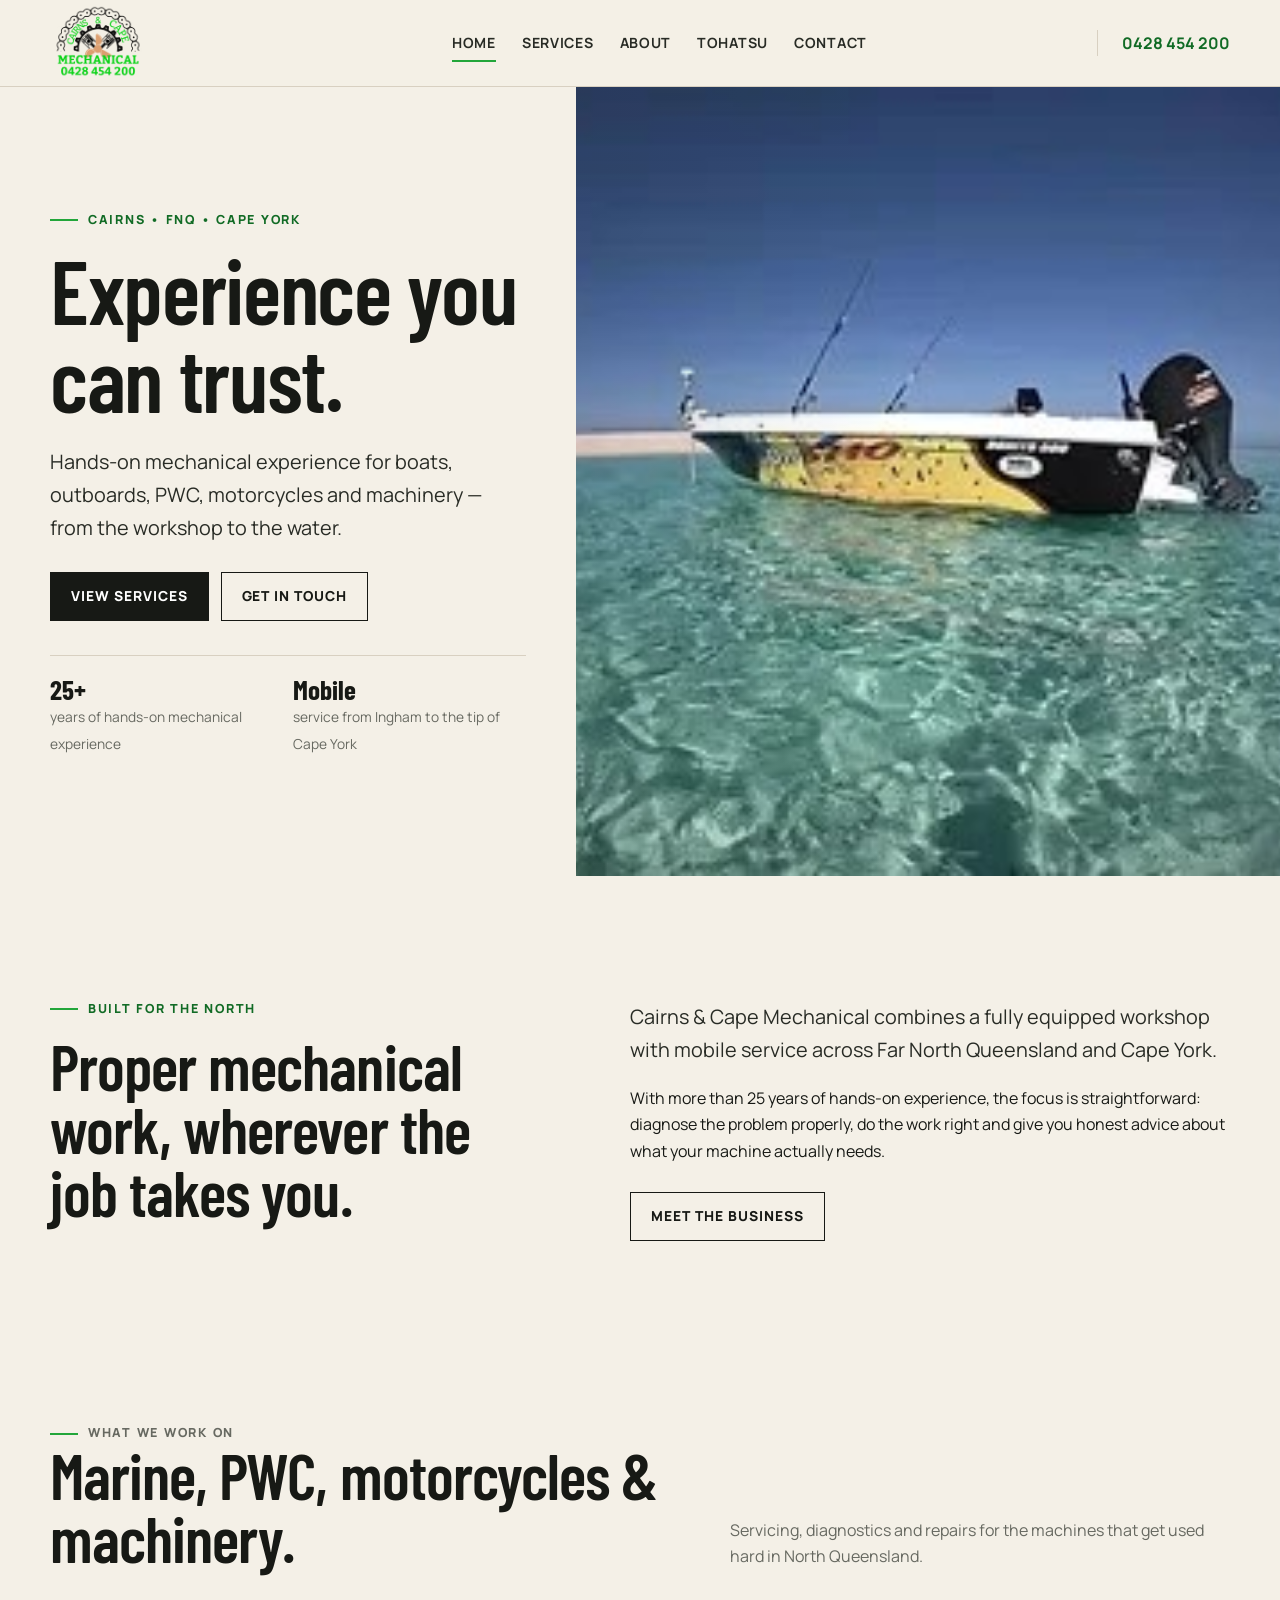
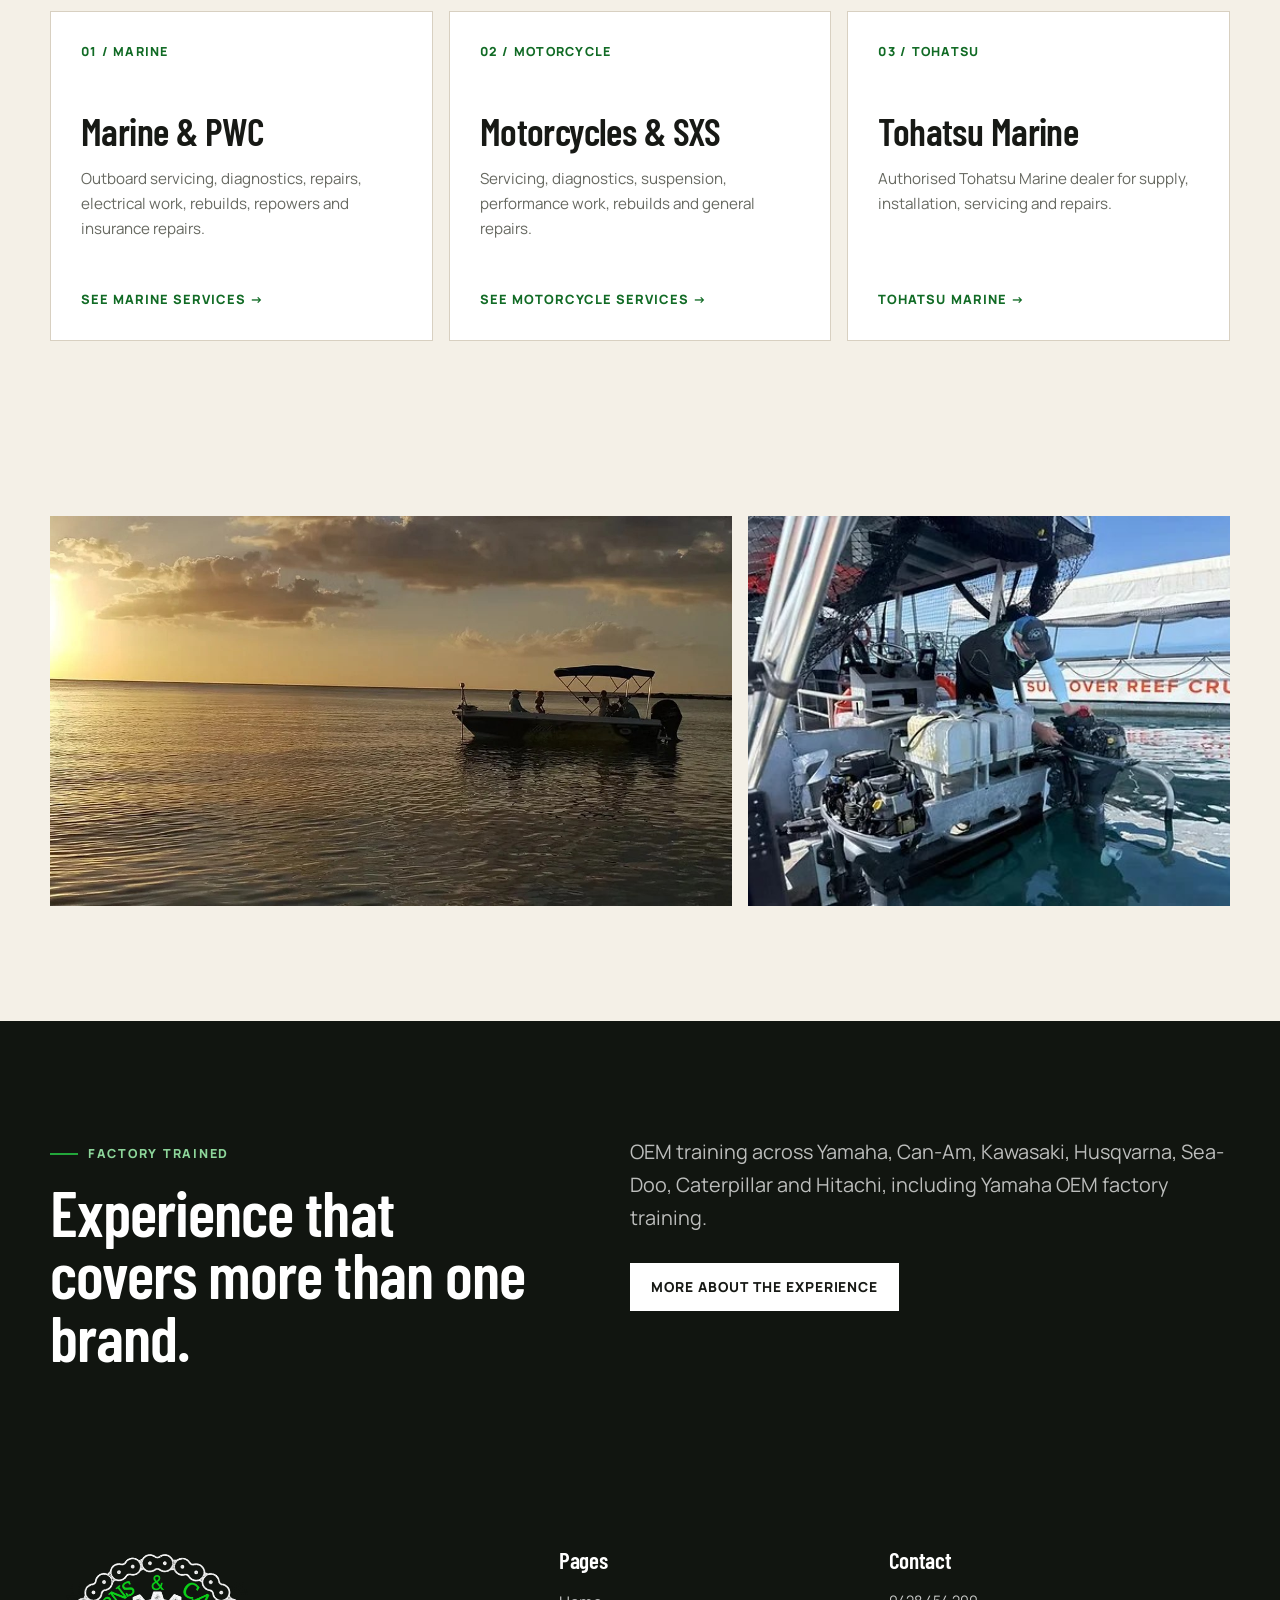
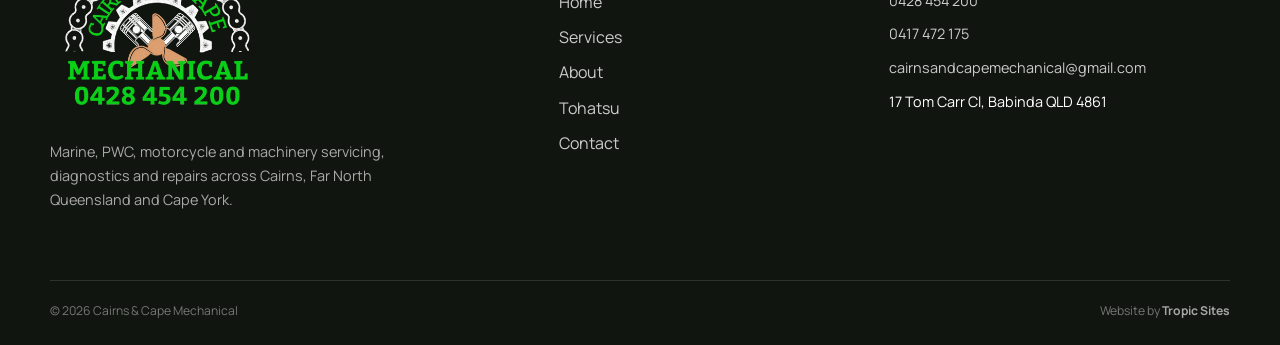
==== commit 90bc7673: "Add files via upload" ====
--- a/index.html
+++ b/index.html
@@ -18,7 +18,7 @@
 <body>
 <header class="site-header">
   <div class="header-inner">
-    <a class="brand" href="index.html" aria-label="Cairns & Cape Mechanical home"><img src="assets/logo.png" alt="Cairns & Cape Mechanical" class="site-logo"></a>
+    <a class="brand" href="index.html" aria-label="Cairns & Cape Mechanical home"><img src="logo.png" alt="Cairns & Cape Mechanical" class="site-logo"></a>
     <nav class="main-nav" aria-label="Primary navigation">
       <a href="index.html" aria-current="page">Home</a><a href="services.html">Services</a><a href="about.html">About</a><a href="tohatsu.html">Tohatsu</a><a href="contact.html">Contact</a>
     </nav>
@@ -39,7 +39,7 @@
       <div class="btn-row"><a class="btn" href="services.html">View services</a><a class="btn secondary" href="contact.html">Get in touch</a></div>
       <div class="hero-note"><div><strong>25+</strong><span>years of hands-on mechanical experience</span></div><div><strong>Mobile</strong><span>service from Ingham to the tip of Cape York</span></div></div>
     </div>
-    <div class="hero-image"><img src="assets/hero-boat.webp" alt="Boat on clear tropical water" width="220" height="220"></div>
+    <div class="hero-image"><img src="hero-boat.jpg" alt="Boat on clear tropical water" width="220" height="220"></div>
   </section>
 
   <section class="section">
@@ -62,8 +62,8 @@
 
   <section class="section">
     <div class="container photo-grid">
-      <div class="photo photo-wide"><img src="assets/sunset-boat.webp" alt="Boat on the water at sunset" loading="lazy"></div>
-      <div class="photo photo-tall"><img src="assets/mechanic-boat.webp" alt="Mechanic working on an outboard on a boat" loading="lazy"></div>
+      <div class="photo photo-wide"><img src="sunset-boat.jpg" alt="Boat on the water at sunset" loading="lazy"></div>
+      <div class="photo photo-tall"><img src="mechanic-boat.jpg" alt="Mechanic working on an outboard on a boat" loading="lazy"></div>
     </div>
   </section>
 
@@ -77,7 +77,7 @@
 
 <footer class="footer">
   <div class="container footer-grid">
-    <div class="footer-brand"><img src="assets/logo-footer.png" alt="Cairns & Cape Mechanical" class="footer-logo"><p>Marine, PWC, motorcycle and machinery servicing, diagnostics and repairs across Cairns, Far North Queensland and Cape York.</p></div>
+    <div class="footer-brand"><img src="logo-footer.png" alt="Cairns & Cape Mechanical" class="footer-logo"><p>Marine, PWC, motorcycle and machinery servicing, diagnostics and repairs across Cairns, Far North Queensland and Cape York.</p></div>
     <div><h3>Pages</h3><div class="footer-links"><a href="index.html">Home</a><a href="services.html">Services</a><a href="about.html">About</a><a href="tohatsu.html">Tohatsu</a><a href="contact.html">Contact</a></div></div>
     <div><h3>Contact</h3><div class="footer-contact"><a href="tel:+61428454200">0428 454 200</a><a href="tel:+61417472175">0417 472 175</a><a href="mailto:cairnsandcapemechanical@gmail.com">cairnsandcapemechanical@gmail.com</a><span>17 Tom Carr Cl, Babinda QLD 4861</span></div></div>
   </div>
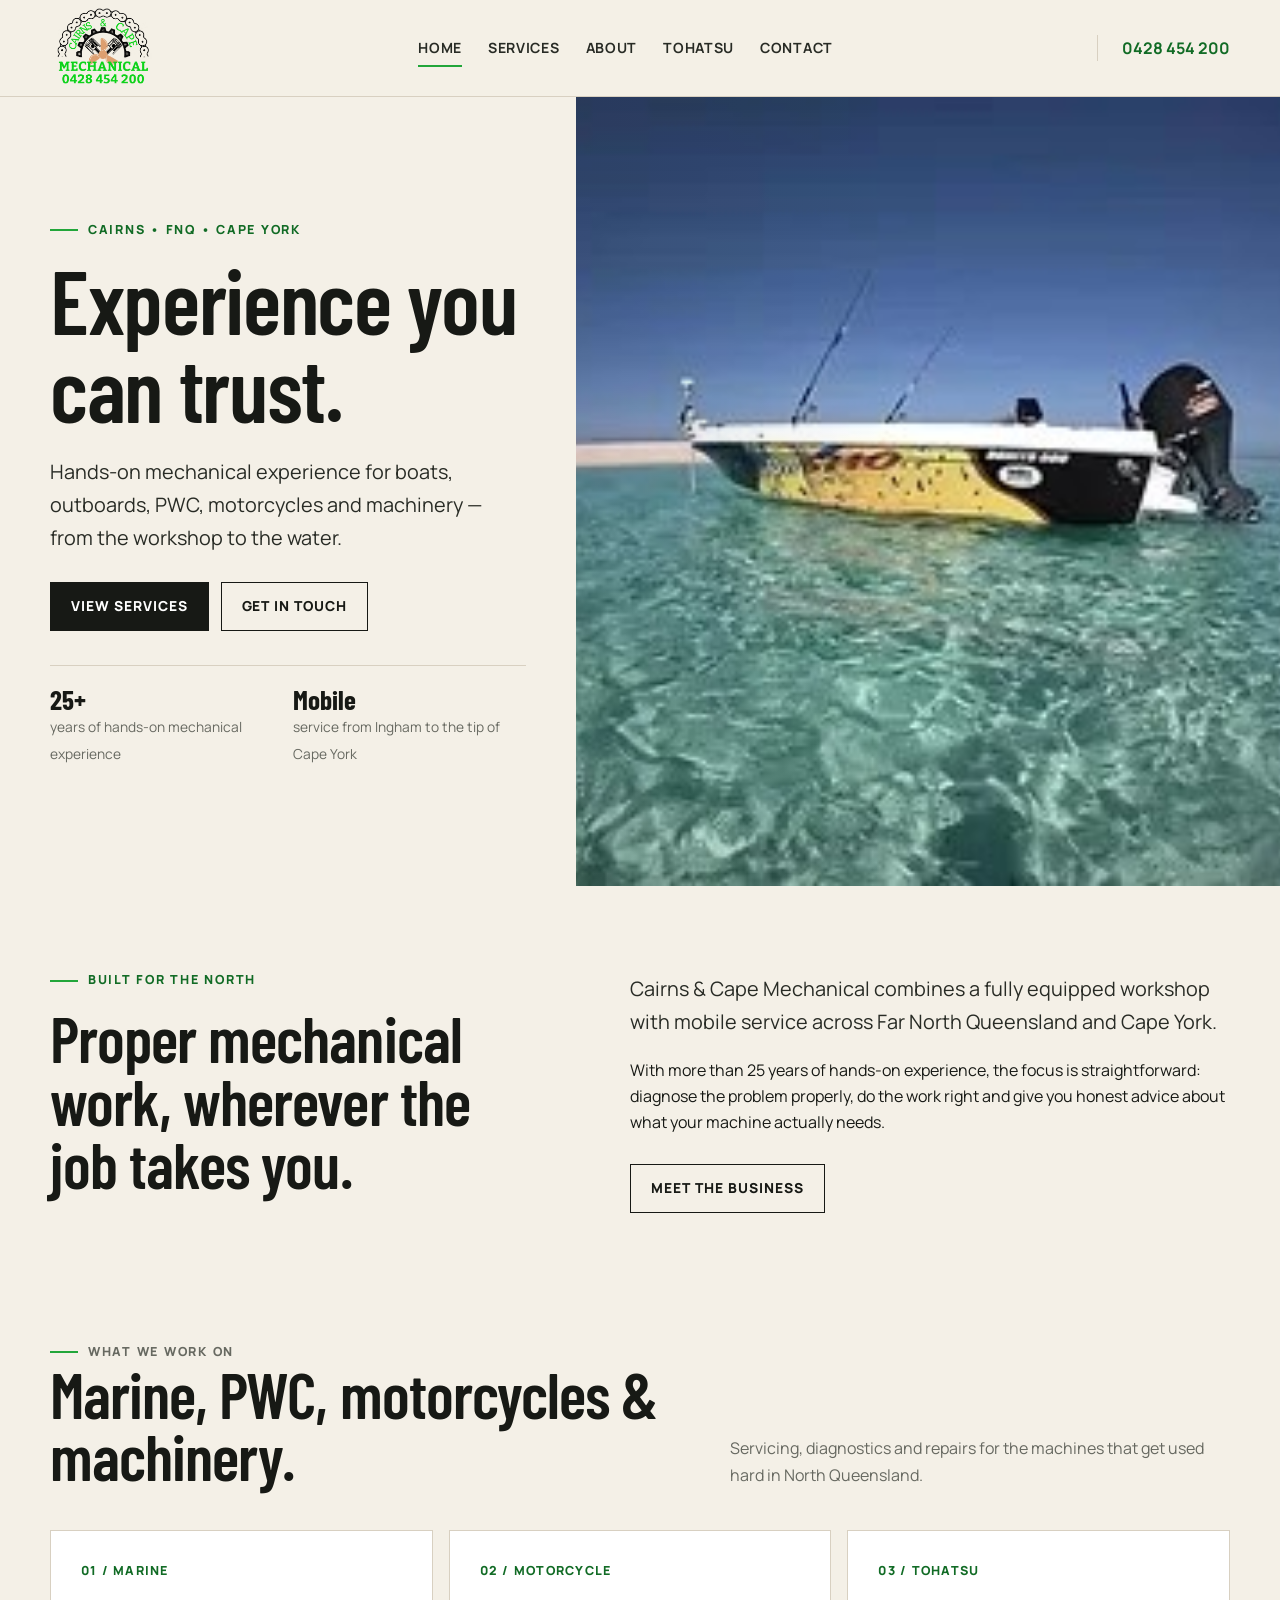
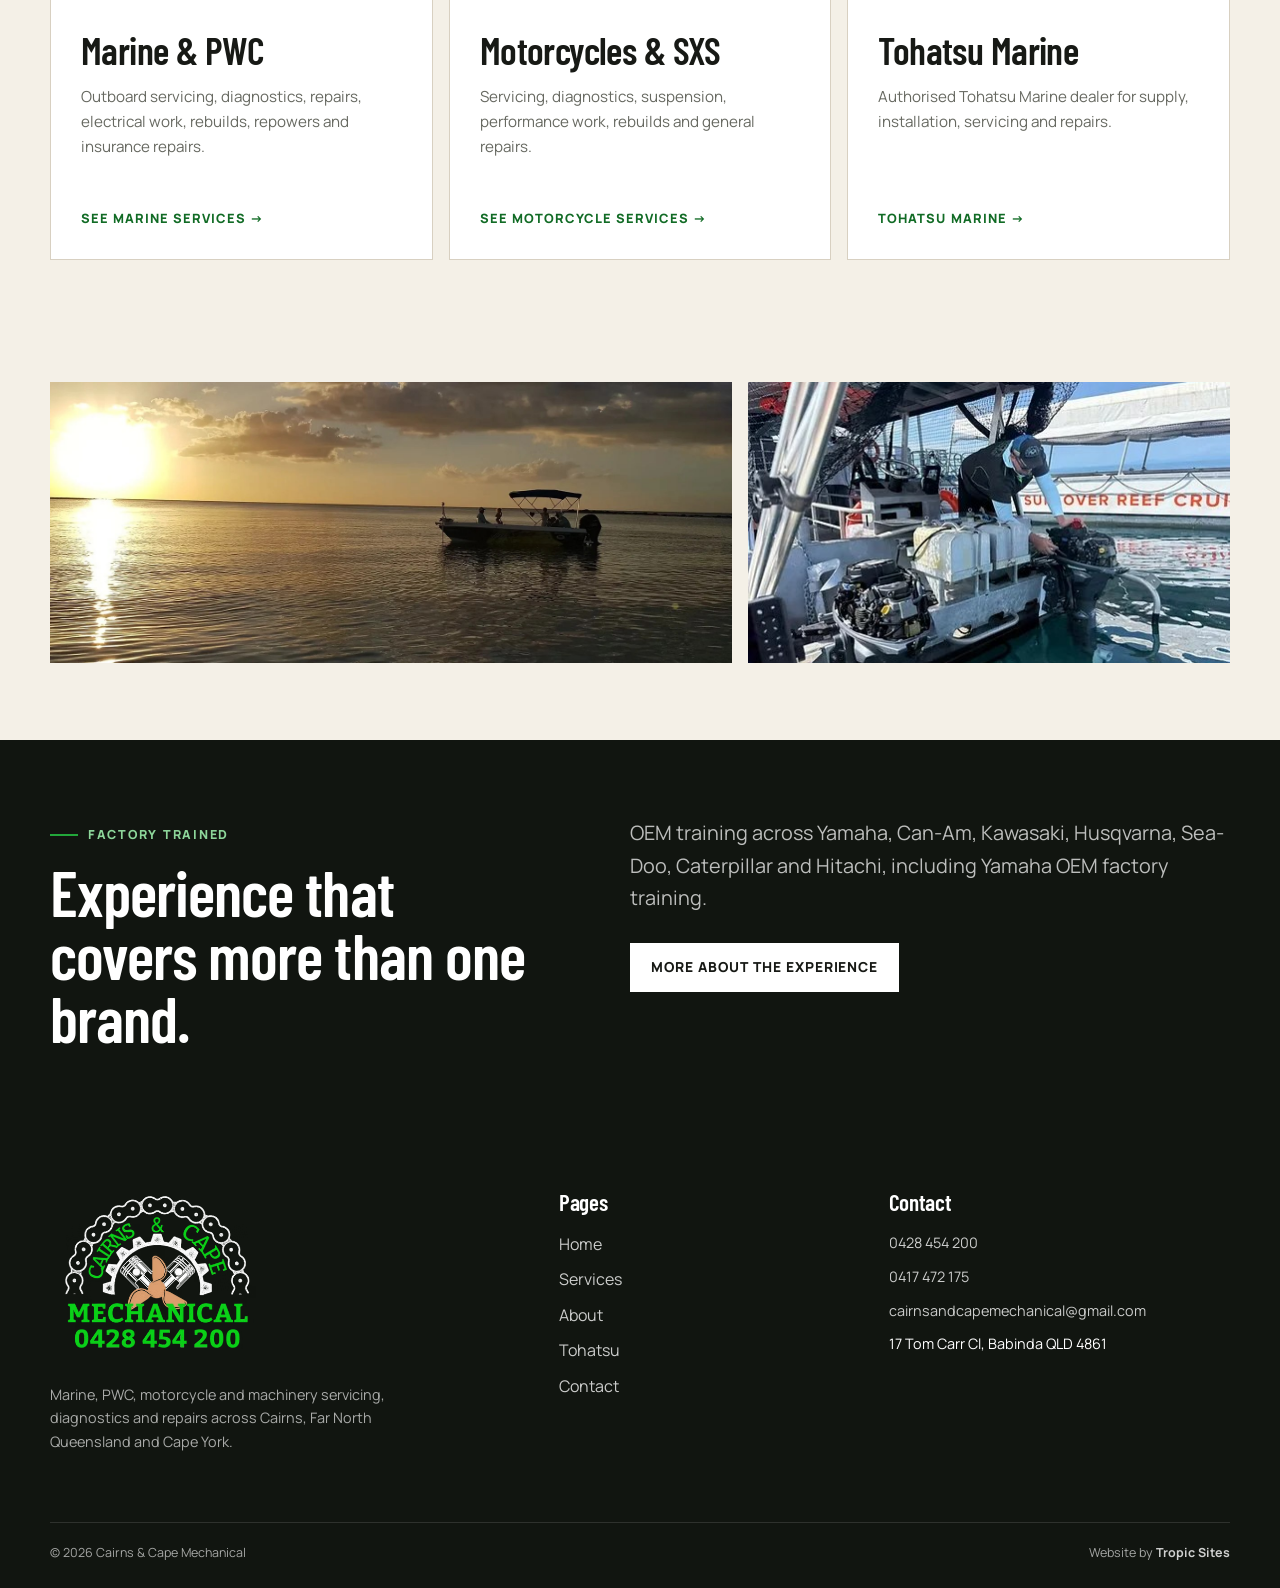
==== commit ba3b38f0: "Add files via upload" ====
--- a/index.html
+++ b/index.html
@@ -10,12 +10,13 @@
   <meta property="og:description" content="Marine, PWC, motorcycle and machinery servicing, diagnostics and repairs across Cairns, FNQ and Cape York.">
   <meta property="og:type" content="website">
   <meta property="og:url" content="https://www.cairnsandcapemechanical.com.au/">
-  <link rel="stylesheet" href="styles.css">
+  <link rel="preconnect" href="https://fonts.googleapis.com"><link rel="preconnect" href="https://fonts.gstatic.com" crossorigin><link rel="stylesheet" href="https://fonts.googleapis.com/css2?family=Barlow+Condensed:wght@500;600;700&family=Manrope:wght@400;500;600;700&display=swap"><link rel="icon" href="favicon.ico" sizes="any"><link rel="icon" type="image/png" href="favicon.png"><link rel="apple-touch-icon" href="apple-touch-icon.png"><meta name="theme-color" content="#f4f0e7"><meta property="og:site_name" content="Cairns &amp; Cape Mechanical"><meta property="og:locale" content="en_AU"><meta property="og:image" content="https://www.cairnsandcapemechanical.com.au/sunset-boat.jpg"><meta name="twitter:card" content="summary_large_image"><link rel="stylesheet" href="styles.css">
   <script type="application/ld+json">
-  {"@context":"https://schema.org","@type":"AutoRepair","name":"Cairns & Cape Mechanical","url":"https://www.cairnsandcapemechanical.com.au/","telephone":"+61 428 454 200","email":"cairnsandcapemechanical@gmail.com","address":{"@type":"PostalAddress","streetAddress":"17 Tom Carr Cl","addressLocality":"Babinda","addressRegion":"QLD","postalCode":"4861","addressCountry":"AU"},"areaServed":["Cairns","Far North Queensland","Cape York"],"description":"Marine, PWC, motorcycle and machinery servicing, diagnostics and repairs."}
+  {"@context":"https://schema.org","@type":"AutoRepair","name":"Cairns & Cape Mechanical","url":"https://www.cairnsandcapemechanical.com.au/","image":"https://www.cairnsandcapemechanical.com.au/sunset-boat.jpg","logo":"https://www.cairnsandcapemechanical.com.au/logo.png","telephone":"+61 428 454 200","email":"cairnsandcapemechanical@gmail.com","address":{"@type":"PostalAddress","streetAddress":"17 Tom Carr Cl","addressLocality":"Babinda","addressRegion":"QLD","postalCode":"4861","addressCountry":"AU"},"areaServed":["Cairns","Far North Queensland","Cape York"],"description":"Marine, PWC, motorcycle and machinery servicing, diagnostics and repairs."}
   </script>
 </head>
 <body>
+<a class="skip-link" href="#main">Skip to content</a>
 <header class="site-header">
   <div class="header-inner">
     <a class="brand" href="index.html" aria-label="Cairns & Cape Mechanical home"><img src="logo.png" alt="Cairns & Cape Mechanical" class="site-logo"></a>
@@ -30,7 +31,7 @@
   </div>
 </header>
 
-<main>
+<main id="main">
   <section class="hero-home">
     <div class="hero-copy">
       <p class="eyebrow">Cairns • FNQ • Cape York</p>
@@ -39,7 +40,7 @@
       <div class="btn-row"><a class="btn" href="services.html">View services</a><a class="btn secondary" href="contact.html">Get in touch</a></div>
       <div class="hero-note"><div><strong>25+</strong><span>years of hands-on mechanical experience</span></div><div><strong>Mobile</strong><span>service from Ingham to the tip of Cape York</span></div></div>
     </div>
-    <div class="hero-image"><img src="hero-boat.jpg" alt="Boat on clear tropical water" width="220" height="220"></div>
+    <div class="hero-image"><img src="hero-boat.jpg" alt="Boat on clear tropical water" width="220" height="220" fetchpriority="high"></div>
   </section>
 
   <section class="section">
--- a/styles.css
+++ b/styles.css
@@ -1,5 +1,3 @@
-@import url('https://fonts.googleapis.com/css2?family=Barlow+Condensed:wght@500;600;700&family=Manrope:wght@400;500;600;700&display=swap');
-
 :root {
   --ink: #171915;
   --ink-soft: #282b25;
@@ -29,6 +27,10 @@
 img { display: block; max-width: 100%; }
 a { color: inherit; }
 button, a { -webkit-tap-highlight-color: transparent; }
+:focus-visible { outline: 3px solid var(--green); outline-offset: 3px; }
+.dark-section :focus-visible, .footer :focus-visible { outline-color: #8dd69a; }
+.skip-link { position: absolute; left: 12px; top: -60px; z-index: 100; padding: 10px 16px; background: var(--ink); color: var(--white); font-weight: 700; text-decoration: none; }
+.skip-link:focus { top: 12px; }
 
 .site-header {
   position: relative;
@@ -38,7 +40,7 @@
 }
 .header-inner {
   width: min(var(--max), calc(100% - 40px));
-  min-height: 86px;
+  min-height: 96px;
   margin: 0 auto;
   display: flex;
   align-items: center;
@@ -46,7 +48,7 @@
   gap: 24px;
 }
 .brand { display: inline-flex; align-items: center; flex: 0 0 auto; }
-.site-logo { width: 172px; height: 76px; object-fit: contain; object-position: left center; }
+.site-logo { width: auto; height: 84px; max-width: 100%; object-fit: contain; object-position: left center; }
 .main-nav { display: flex; align-items: center; gap: 26px; }
 .main-nav a {
   position: relative;
@@ -130,10 +132,10 @@
 .btn.secondary { background: transparent; color: var(--ink); }
 .btn.secondary:hover { color: var(--white); }
 .btn.light { background: var(--white); border-color: var(--white); color: var(--ink); }
-.btn.light:hover { background: var(--green); border-color: var(--green); color: var(--white); }
+.btn.light:hover { background: var(--green-dark); border-color: var(--green-dark); color: var(--white); }
 
 .hero-home {
-  min-height: 680px;
+  min-height: 0;
   display: grid;
   grid-template-columns: .9fr 1.1fr;
   background: var(--paper);
@@ -141,8 +143,8 @@
 .hero-copy { padding: clamp(60px, 9vw, 120px) max(40px, calc((100vw - var(--max)) / 2)) clamp(70px, 10vw, 120px)  max(40px, calc((100vw - var(--max)) / 2)); padding-right: 50px; }
 .hero-copy h1 { max-width: 690px; }
 .hero-copy .hero-sub { margin-top: 24px; max-width: 560px; }
-.hero-image { min-height: 680px; position: relative; overflow: hidden; }
-.hero-image img { width: 100%; height: 100%; object-fit: cover; }
+.hero-image { min-height: clamp(380px, 36vw, 500px); position: relative; overflow: hidden; }
+.hero-image img { position: absolute; inset: 0; width: 100%; height: 100%; object-fit: cover; }
 .hero-image::after {
   content: '';
   position: absolute;
@@ -163,14 +165,14 @@
 .hero-note span { color: var(--muted); font-size: .86rem; }
 
 .page-hero {
-  padding: clamp(70px, 9vw, 115px) 0 80px;
+  padding: clamp(55px, 6vw, 85px) 0 60px;
   border-bottom: 1px solid var(--line);
 }
 .page-hero h1 { max-width: 850px; }
 .page-hero .lead { margin-top: 24px; }
 
-.section { padding: clamp(70px, 9vw, 115px) 0; }
-.section-tight { padding: 60px 0; }
+.section { padding: clamp(52px, 6vw, 78px) 0; }
+.section-tight { padding: 45px 0; }
 .section-head { display: flex; align-items: end; justify-content: space-between; gap: 30px; margin-bottom: 42px; }
 .section-head > div:first-child { max-width: 760px; }
 .section-head p { max-width: 500px; margin: 0; color: var(--muted); }
@@ -179,15 +181,13 @@
 .intro-grid h2 { max-width: 570px; }
 .intro-grid .copy { padding-top: 10px; }
 
-.photo-grid { display: grid; grid-template-columns: repeat(12, 1fr); gap: 16px; }
-.photo { overflow: hidden; background: var(--paper-deep); }
+.photo-grid { display: grid; grid-template-columns: repeat(12, 1fr); grid-auto-rows: clamp(190px, 22vw, 300px); gap: 16px; }
+.photo { min-height: 0; overflow: hidden; background: var(--paper-deep); }
 .photo img { width: 100%; height: 100%; object-fit: cover; transition: transform .45s ease; }
 .photo:hover img { transform: scale(1.025); }
-.photo-wide { grid-column: span 7; min-height: 390px; }
-.photo-tall { grid-column: span 5; min-height: 390px; }
-.photo-half { grid-column: span 6; min-height: 360px; }
-.photo-third { grid-column: span 4; min-height: 300px; }
-.photo img.contain { object-fit: contain; }
+.photo-wide { grid-column: span 7; }
+.photo-tall { grid-column: span 5; }
+.photo-half { grid-column: span 6; }
 
 .service-grid { display: grid; grid-template-columns: repeat(3, 1fr); gap: 16px; }
 .service-card {
@@ -203,13 +203,6 @@
 .service-card p { color: var(--muted); font-size: .95rem; }
 .service-card a { margin-top: auto; font-size: .8rem; font-weight: 800; text-transform: uppercase; letter-spacing: .08em; color: var(--green-dark); text-decoration: none; }
 
-.image-band { min-height: 600px; position: relative; display: flex; align-items: end; overflow: hidden; }
-.image-band img { position: absolute; inset: 0; width: 100%; height: 100%; object-fit: cover; }
-.image-band::after { content: ''; position: absolute; inset: 0; background: linear-gradient(0deg, rgba(10,13,10,.82), rgba(10,13,10,.08) 70%); }
-.image-band-content { position: relative; z-index: 1; width: min(var(--max), calc(100% - 40px)); margin: 0 auto; padding: 70px 0; color: var(--white); }
-.image-band-content h2 { max-width: 720px; }
-.image-band-content p { max-width: 650px; margin-top: 18px; color: rgba(255,255,255,.82); }
-
 .dark-section { background: var(--dark); color: var(--white); }
 .dark-section .eyebrow { color: #8dd69a; }
 .dark-section .muted, .dark-section p { color: rgba(255,255,255,.72); }
@@ -218,26 +211,27 @@
 
 .split { display: grid; grid-template-columns: 1fr 1fr; gap: 0; }
 .split-copy { padding: clamp(50px, 8vw, 100px) max(40px, calc((100vw - var(--max)) / 2)); padding-right: clamp(40px, 7vw, 100px); }
-.split-media { min-height: 620px; }
-.split-media img { width: 100%; height: 100%; object-fit: cover; }
-
-.service-detail { display: grid; grid-template-columns: 220px 1fr; gap: 50px; padding: 70px 0; border-top: 1px solid var(--line); }
-.service-detail:first-child { border-top: 0; }
-.service-detail-index { color: var(--green-dark); font-family: 'Barlow Condensed', sans-serif; font-size: 3rem; line-height: 1; }
+.split-media { position: relative; min-height: clamp(340px, 38vw, 480px); overflow: hidden; }
+.split-media > img:not(.tohatsu-logo) { position: absolute; inset: 0; width: 100%; height: 100%; object-fit: cover; }
+
+.service-detail { display: grid; grid-template-columns: 1fr; gap: 18px; padding: 46px 0 38px; border-top: 1px solid var(--line); }
+.service-detail:first-child { border-top: 0; padding-top: 10px; }
 .service-detail h2 { font-size: clamp(2.5rem, 4vw, 4rem); margin-bottom: 16px; }
 .service-detail p { max-width: 760px; color: var(--muted); }
 .service-list { margin: 26px 0 0; padding: 0; list-style: none; display: grid; grid-template-columns: repeat(2, minmax(0,1fr)); gap: 9px 30px; max-width: 800px; }
 .service-list li { position: relative; padding-left: 18px; font-size: .93rem; }
 .service-list li::before { content: ''; position: absolute; left: 0; top: .72em; width: 7px; height: 2px; background: var(--green); }
 
-.training-grid { display: grid; grid-template-columns: repeat(4, 1fr); gap: 1px; background: var(--line); border: 1px solid var(--line); }
-.training-item { min-height: 120px; padding: 26px; background: var(--paper); display: flex; align-items: end; font-family: 'Barlow Condensed', sans-serif; font-size: 1.7rem; }
+.training-grid { display: grid; grid-template-columns: repeat(4, 1fr); gap: 16px; background: transparent; border: 0; }
+.training-item { min-height: 120px; padding: 26px; background: var(--white); border: 1px solid var(--line); display: flex; align-items: center; justify-content: center; text-align: center; font-family: 'Barlow Condensed', sans-serif; font-size: 1.7rem; }
 
 .tohatsu-hero { background: #e7e6e2; }
 .tohatsu-hero .split-media { display: flex; align-items: center; justify-content: center; background: #e7e6e2; }
-.tohatsu-logo {
-  width: min(280px, 65%);
+ .tohatsu-hero .split-media img.tohatsu-logo {
+  width: 170px;
+  max-width: 42%;
   height: auto;
+  object-fit: contain;
   mix-blend-mode: multiply;
 }
 .tohatsu-grid { display: grid; grid-template-columns: repeat(2, 1fr); gap: 16px; }
@@ -264,8 +258,8 @@
 .footer a { color: rgba(255,255,255,.78); text-decoration: none; }
 .footer a:hover { color: var(--white); }
 .footer-contact { display: grid; gap: 10px; font-size: .9rem; }
-.footer-bottom { border-top: 1px solid rgba(255,255,255,.12); padding-top: 20px; display: flex; justify-content: space-between; gap: 20px; color: rgba(255,255,255,.42); font-size: .76rem; }
-.footer-bottom a { color: rgba(255,255,255,.62); }
+.footer-bottom { border-top: 1px solid rgba(255,255,255,.12); padding-top: 20px; display: flex; justify-content: space-between; gap: 20px; color: rgba(255,255,255,.62); font-size: .78rem; }
+.footer-bottom a { color: rgba(255,255,255,.8); }
 .footer-credit a { font-weight: 700; }
 
 @media (max-width: 980px) {
@@ -280,12 +274,12 @@
   .mobile-nav-links a { padding: 10px 8px; text-decoration: none; font-size: .82rem; font-weight: 800; text-transform: uppercase; letter-spacing: .06em; }
   .hero-home { grid-template-columns: 1fr; }
   .hero-copy { padding: 72px 20px 64px; width: min(var(--max), calc(100% - 40px)); margin: 0 auto; }
-  .hero-image { min-height: 500px; }
+  .hero-image { min-height: 0; height: clamp(360px, 62vw, 500px); }
   .intro-grid, .contact-grid { grid-template-columns: 1fr; }
   .service-grid { grid-template-columns: 1fr 1fr; }
   .split { grid-template-columns: 1fr; }
   .split-copy { padding: 70px 20px; width: min(var(--max), calc(100% - 40px)); margin: 0 auto; }
-  .split-media { min-height: 500px; }
+  .split-media { min-height: 0; height: clamp(320px, 50vw, 430px); }
   .footer-grid { grid-template-columns: 1fr 1fr; }
   .footer-brand { grid-column: 1 / -1; }
 }
@@ -300,25 +294,23 @@
   .section-head p { margin-top: 18px; }
   .service-grid, .tohatsu-grid { grid-template-columns: 1fr; }
   .service-detail { grid-template-columns: 1fr; gap: 15px; padding: 52px 0; }
-  .service-detail-index { font-size: 2.2rem; }
   .service-list { grid-template-columns: 1fr; }
-  .photo-grid { gap: 12px; }
-  .photo-wide, .photo-tall, .photo-half, .photo-third { grid-column: span 12; min-height: 300px; }
-  .image-band { min-height: 510px; }
-  .split-media { min-height: 390px; }
+  .photo-grid { gap: 12px; grid-auto-rows: clamp(220px, 64vw, 320px); }
+  .photo-wide, .photo-tall, .photo-half { grid-column: span 12; }
+  .split-media { min-height: 0; height: clamp(320px, 72vw, 430px); }
   .training-grid { grid-template-columns: 1fr 1fr; }
   .contact-card { padding: 30px; }
   .map-frame, .map-frame iframe { min-height: 390px; }
   .footer-grid { grid-template-columns: 1fr; gap: 38px; }
   .footer-brand { grid-column: auto; }
-  .footer-bottom { display: block; }
-  .footer-credit { margin-top: 8px; }
+  .footer-bottom { display: grid; gap: 8px; }
+  .footer-credit { margin-top: 0; }
 }
 
 @media (max-width: 480px) {
   .header-inner { width: calc(100% - 28px); }
   .hero-copy { width: calc(100% - 28px); padding-left: 14px; padding-right: 14px; }
-  .hero-image { min-height: 390px; }
+  .hero-image { height: clamp(300px, 72vw, 390px); }
   .btn { width: 100%; }
   .btn-row { width: 100%; }
   .training-grid { grid-template-columns: 1fr; }
